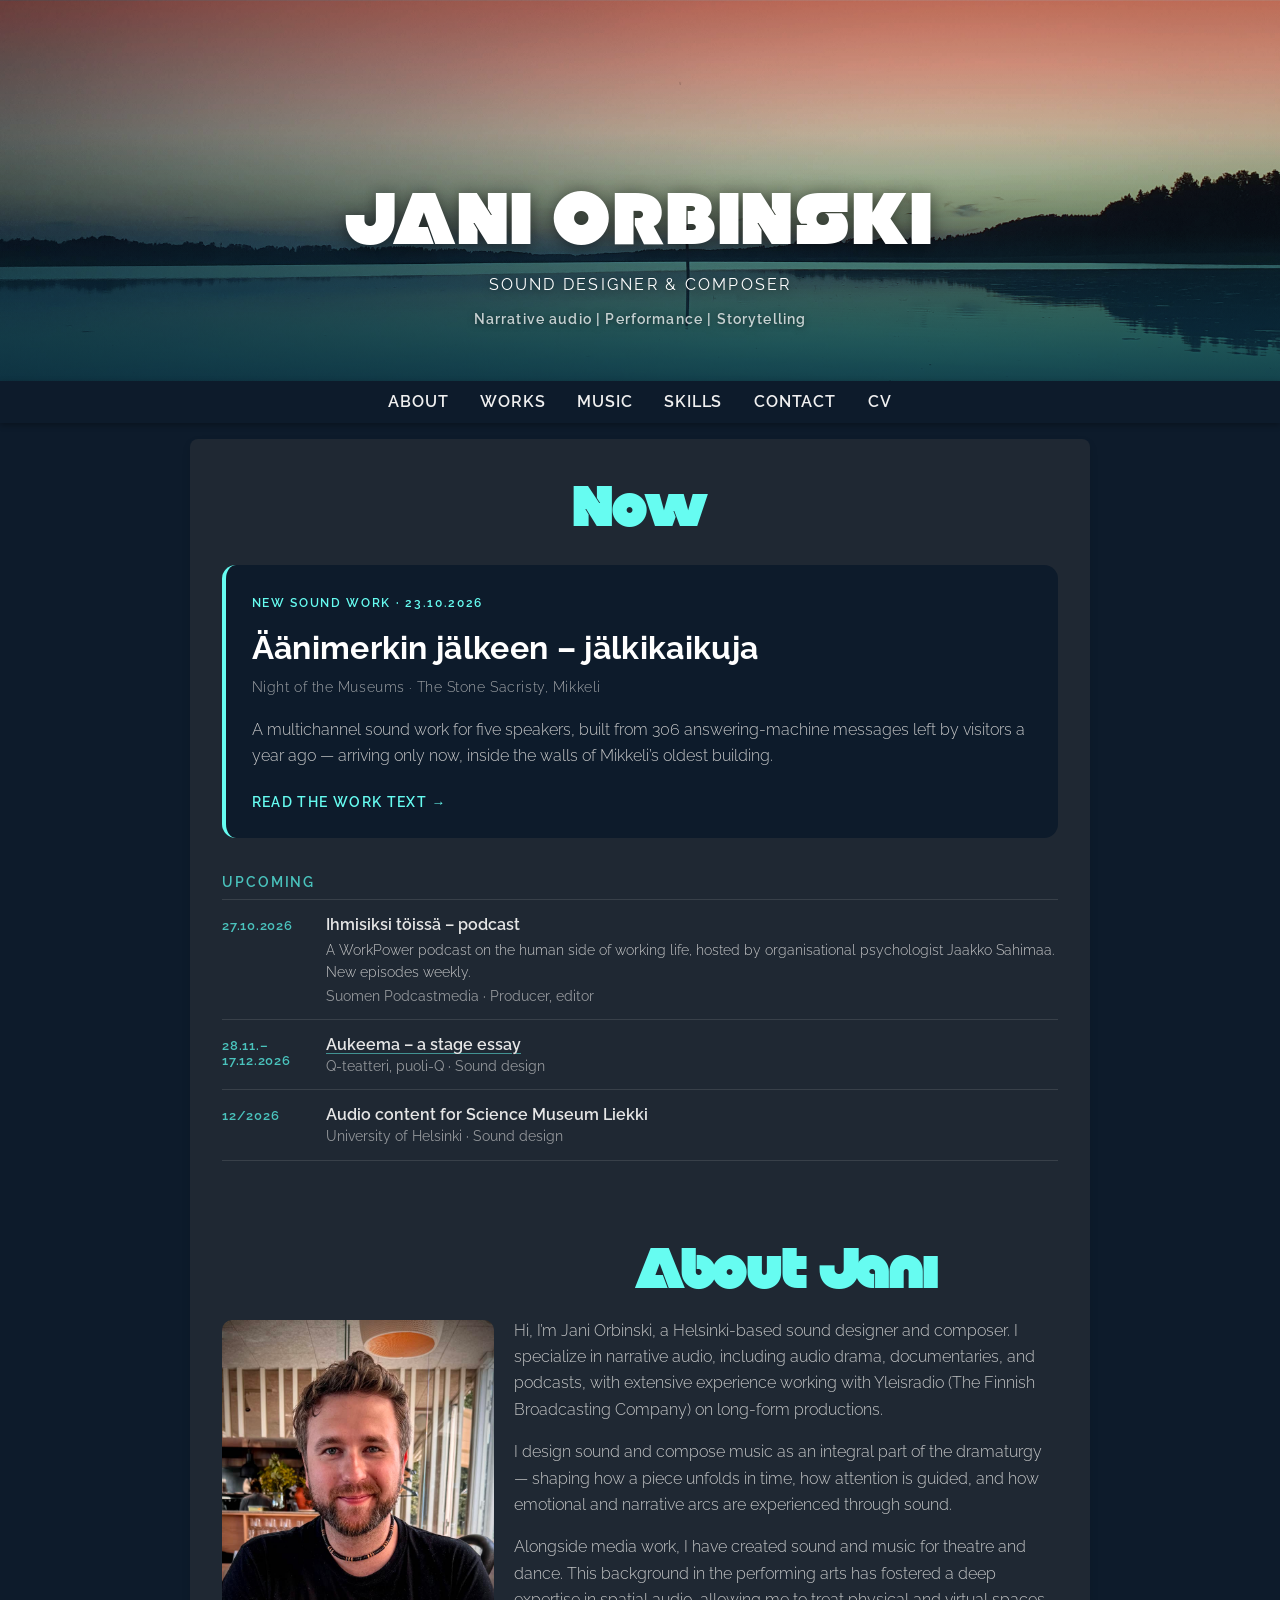
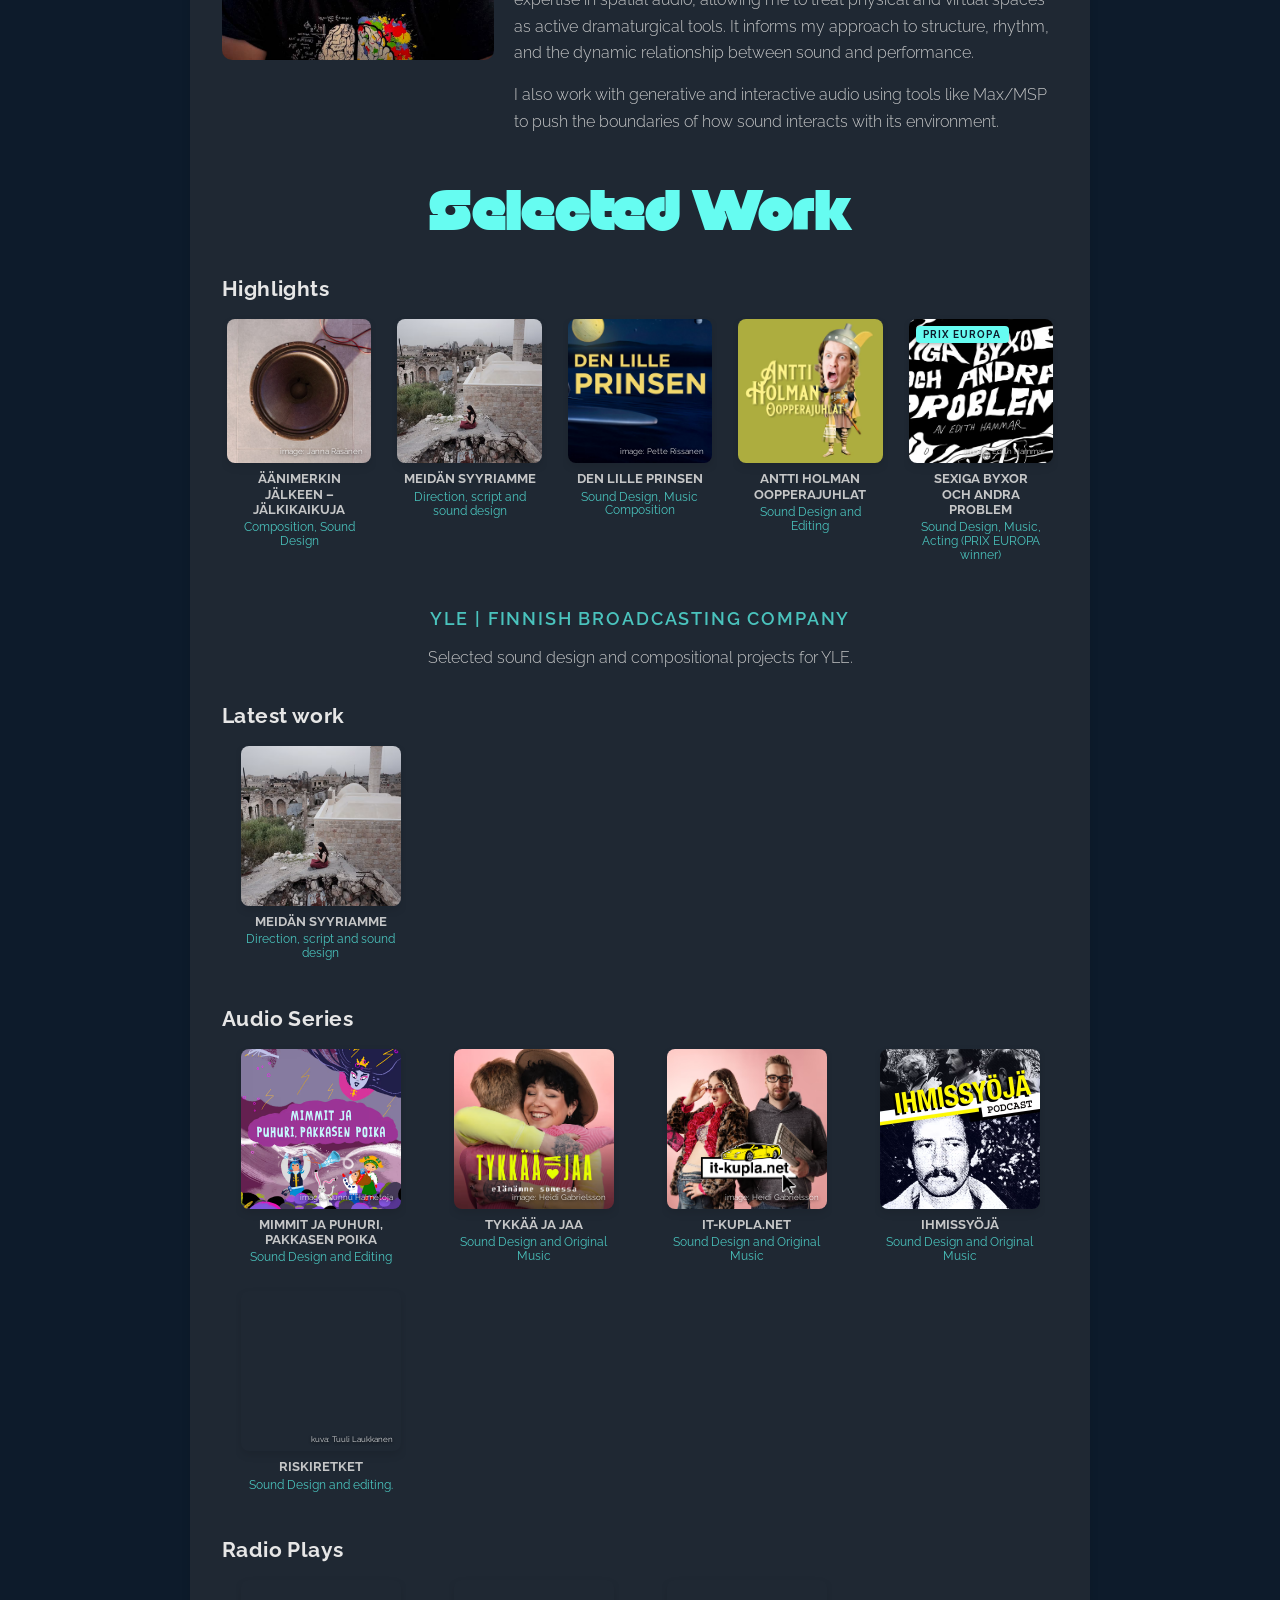
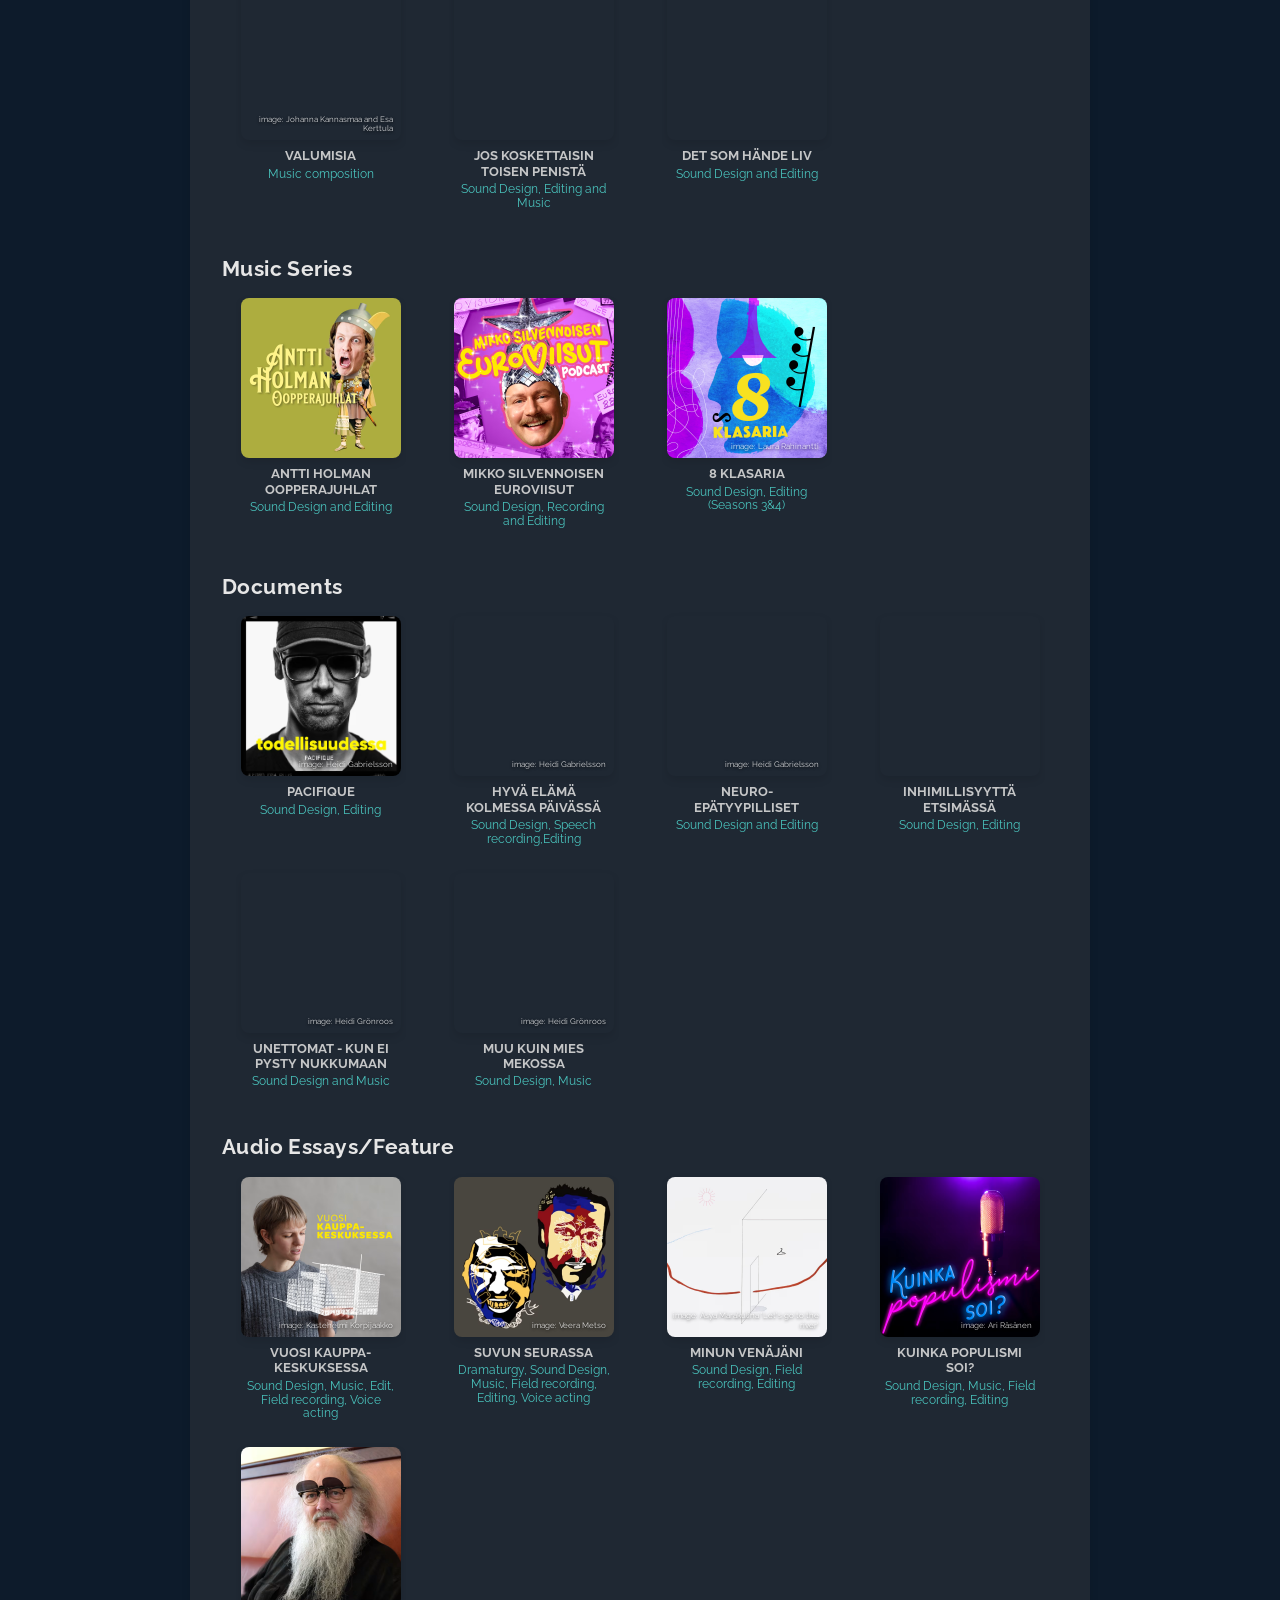
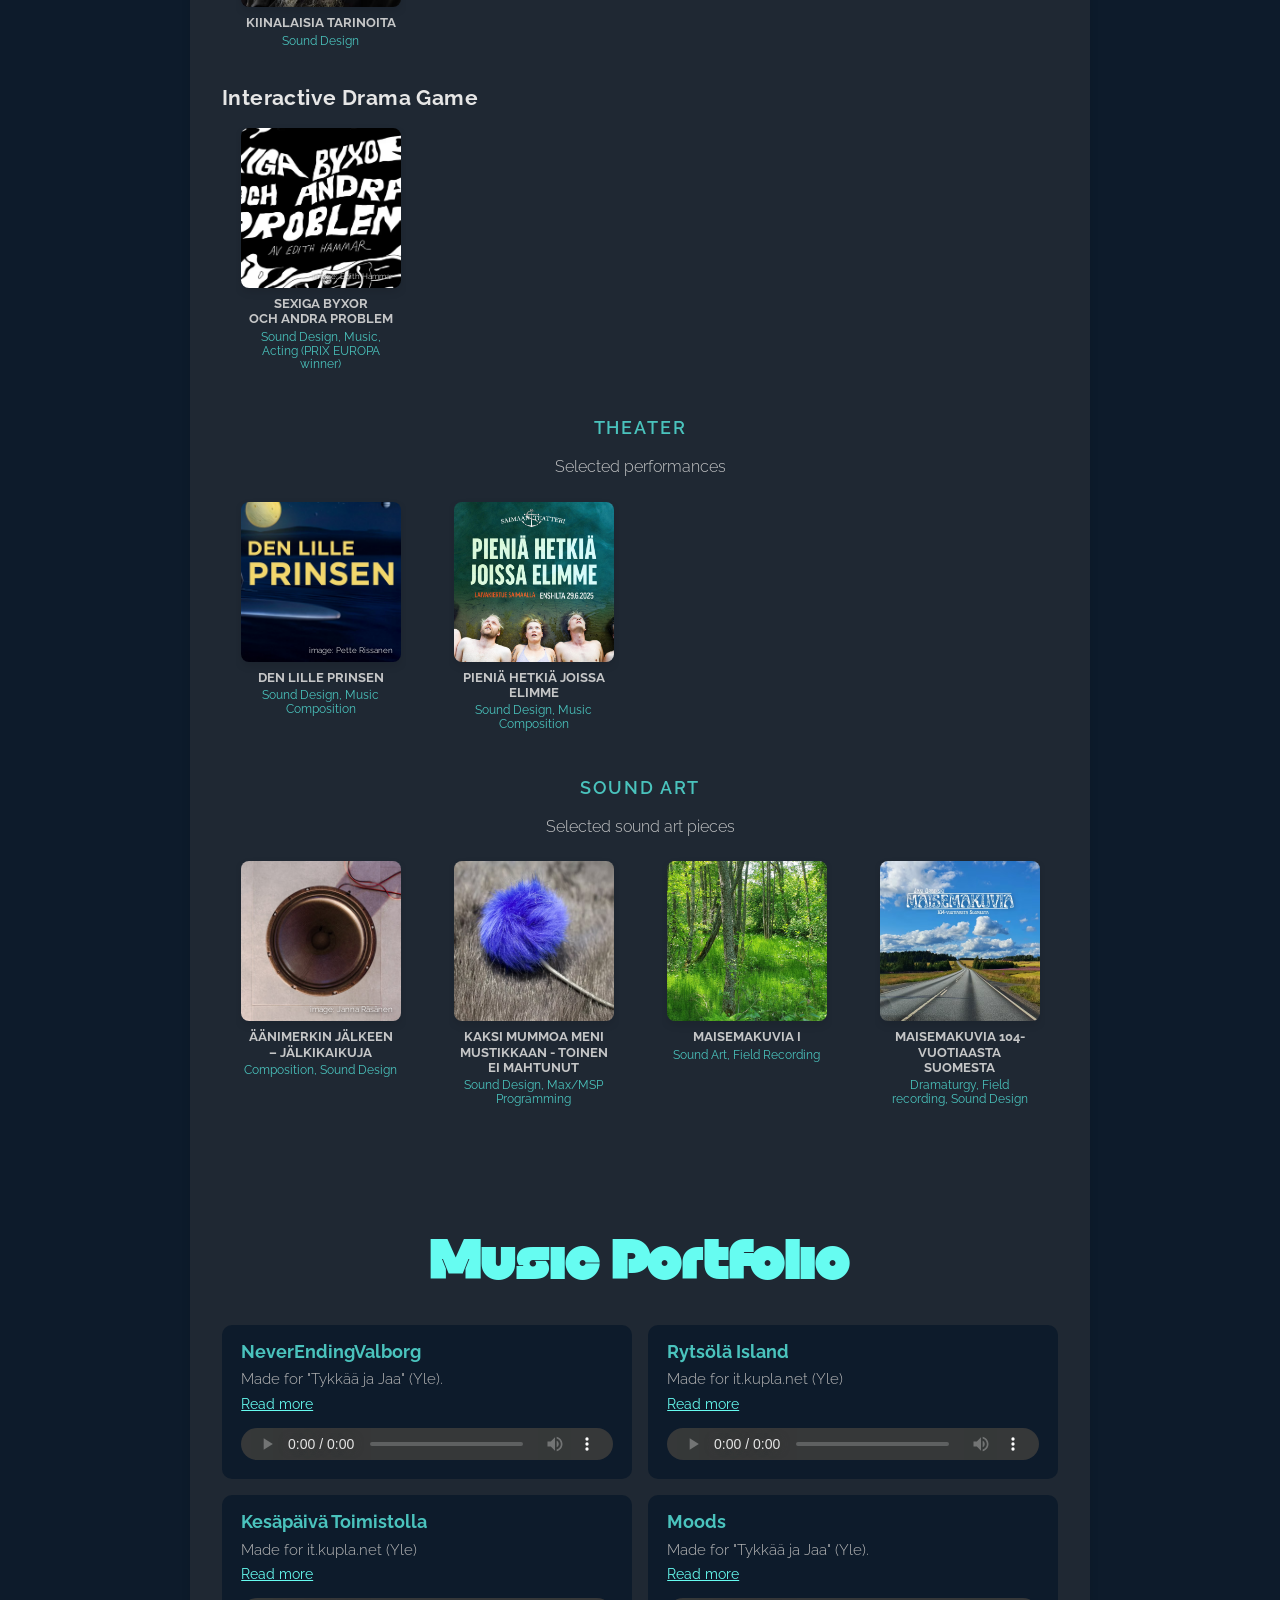
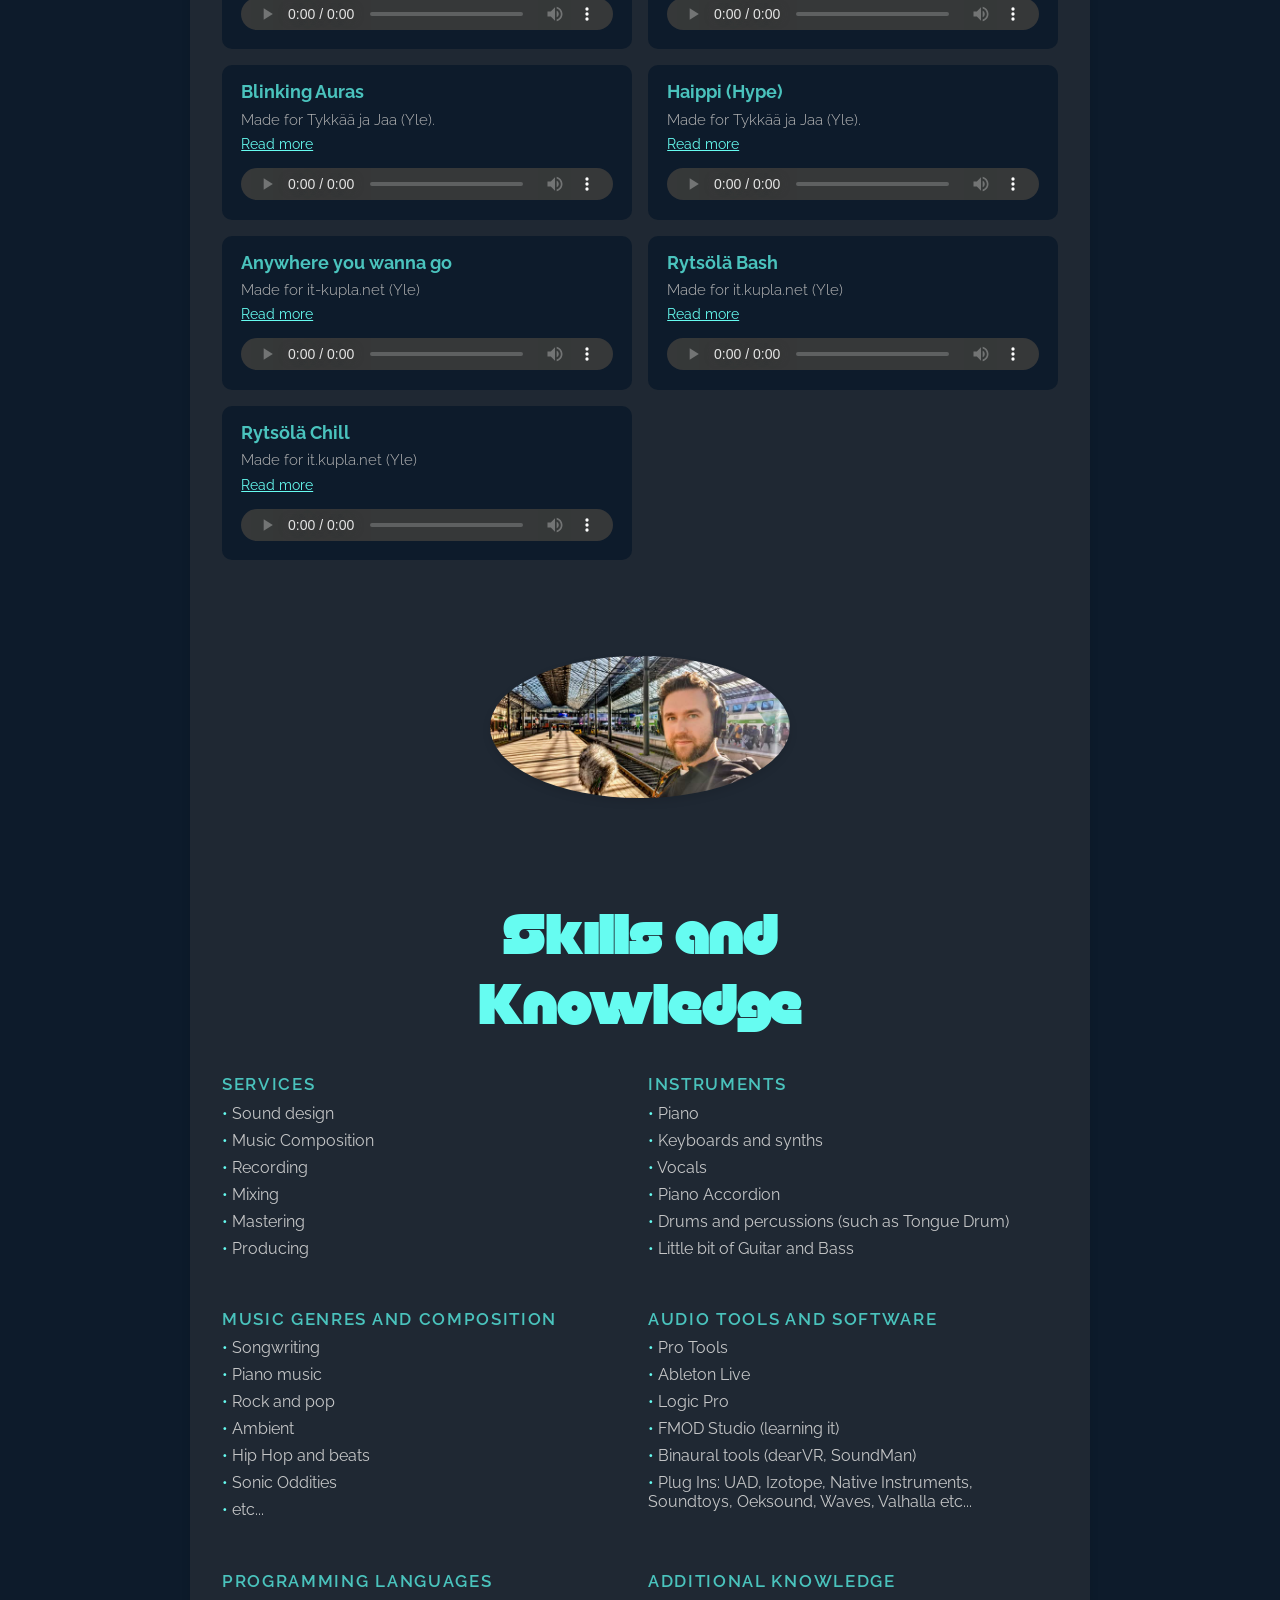
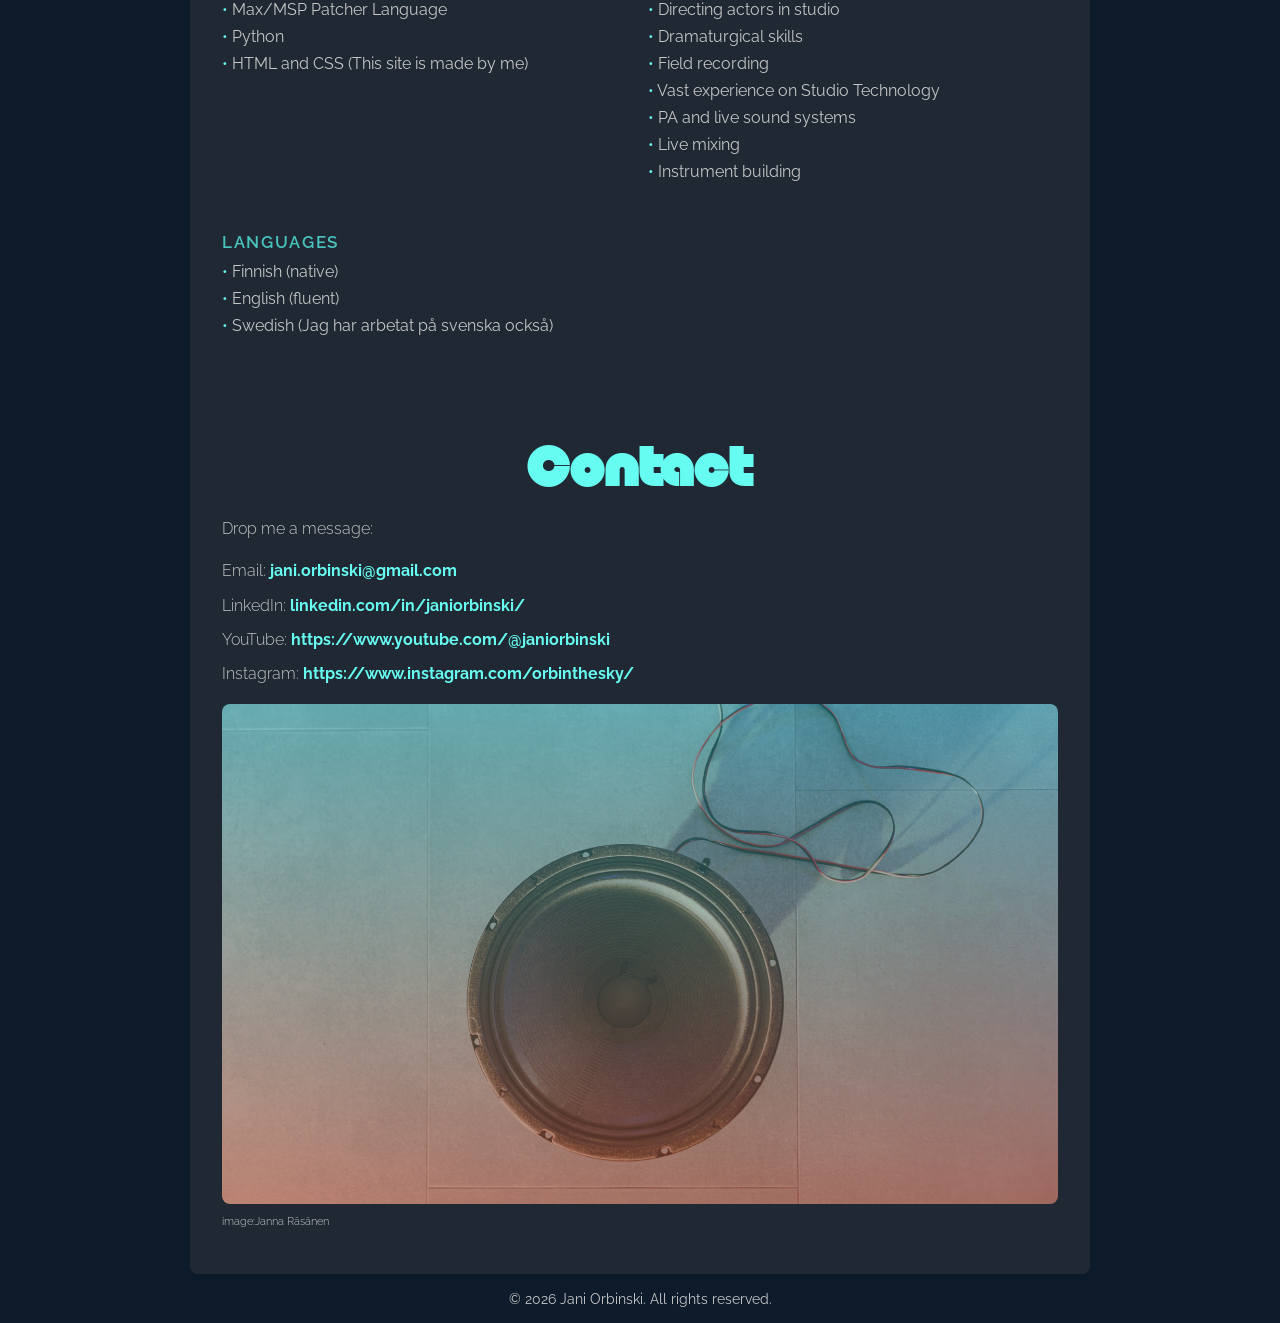
==== index.html @ 41ee445c "Drop the click-an-image instruction from the YLE intro Captions now name each work and its role unde" ====
<!DOCTYPE html>
<html lang="en">

<head>
    <meta charset="UTF-8">
    <meta name="viewport" content="width=device-width, initial-scale=1.0">
    <title>Jani Orbinski | Sound Designer | Composer | Sound Artist</title>
    <meta name="description" content="Portfolio of a composing sound designer showcasing audio projects, music and sound art. Explore a blend of artistry and technical expertise, crafting evocative soundscapes and innovative compositions backed by a diverse portfolio of works spanning radio plays, documentaries, experimental music projects, sound art and theater. Based in Helsinki, Finland. Suomalainen äänisuunnittelija, säveltäjä ja äänitaiteilija">
    <link rel="stylesheet" href="styles.css">
    <link rel="icon" href="favicon.ico" type="image/x-icon">
    <link href="https://fonts.googleapis.com/css2?family=Raleway:wght@300;400;600;700&display=swap" rel="stylesheet">
    <link rel="preload" href="fonts/Null-Normal.otf" as="font" type="font/otf" crossorigin="anonymous">
    <link rel="canonical" href="https://www.janiorbinski.com/">

    <!-- Social sharing previews (Open Graph + Twitter) -->
    <meta property="og:type" content="website">
    <meta property="og:url" content="https://www.janiorbinski.com/">
    <meta property="og:title" content="Jani Orbinski | Sound Designer & Composer">
    <meta property="og:description" content="Helsinki-based sound designer and composer specializing in narrative audio: audio drama, documentaries, podcasts, theatre and sound art.">
    <meta property="og:image" content="https://www.janiorbinski.com/images/og-share.jpg">
    <meta property="og:image:width" content="1200">
    <meta property="og:image:height" content="630">
    <meta name="twitter:card" content="summary_large_image">
    <meta name="twitter:title" content="Jani Orbinski | Sound Designer & Composer">
    <meta name="twitter:description" content="Helsinki-based sound designer and composer specializing in narrative audio: audio drama, documentaries, podcasts, theatre and sound art.">
    <meta name="twitter:image" content="https://www.janiorbinski.com/images/og-share.jpg">

    <!-- Structured data for search engines -->
    <script type="application/ld+json">
    {
      "@context": "https://schema.org",
      "@type": "Person",
      "name": "Jani Orbinski",
      "jobTitle": "Sound Designer & Composer",
      "url": "https://www.janiorbinski.com/",
      "image": "https://www.janiorbinski.com/images/og-share.jpg",
      "address": { "@type": "PostalAddress", "addressLocality": "Helsinki", "addressCountry": "FI" },
      "email": "mailto:jani.orbinski@gmail.com",
      "sameAs": [
        "https://www.linkedin.com/in/janiorbinski/",
        "https://www.youtube.com/@janiorbinski",
        "https://www.instagram.com/orbinthesky/"
      ],
      "knowsAbout": ["Sound design", "Music composition", "Audio drama", "Field recording", "Spatial audio"]
    }
    </script>

    <script>
        function toggleDescription(button) {
            const description = button.previousElementSibling; 
            const moreText = description.querySelector('.more-text'); 

            if (moreText.style.display === 'inline') {
                moreText.style.display = 'none'; 
                button.textContent = 'Read more'; 
            } else {
                moreText.style.display = 'inline'; 
                button.textContent = 'Read less'; 
            }
        }
    </script>    
</head>

<body>
    <header>
        <div class="headline-container">
            <h1>JANI ORBINSKI</h1>
            <h2>Sound Designer & Composer</h2>
            <h3 class="subtitle-colored">Narrative audio | Performance | Storytelling</h3>
        </div>
        
    </header>

    <nav>
        <ul>
            <li><a href="#about">About</a></li>
            <li><a href="#gallery">Works</a></li>
            <li><a href="#portfolio">Music</a></li>
            <li><a href="#skills">Skills</a></li>
            <li><a href="#contact">Contact</a></li>
            <li><a href="cv.html">CV</a></li>
        </ul>
    </nav>

    <main>
        <!-- Current and upcoming work. When the featured work is over, move it
             into its category under Selected Work and feature the next one. -->
        <section id="now">
            <h1>Now</h1>

            <a class="now-feature" href="aanimerkin-jalkeen.html">
                <p class="now-label">New sound work · 23.10.2026</p>
                <h2>Äänimerkin jälkeen – jälkikaikuja</h2>
                <p class="now-meta">Night of the Museums · The Stone Sacristy, Mikkeli</p>
                <p class="now-desc">A multichannel sound work for five speakers, built from 306
                    answering-machine messages left by visitors a year ago — arriving only now,
                    inside the walls of Mikkeli’s oldest building.</p>
                <span class="now-cta">Read the work text →</span>
            </a>

            <div class="upcoming">
                <h3>Upcoming</h3>
                <ul>
                    <li>
                        <span class="up-date">27.10.2026</span>
                        <div>
                            <div class="up-title">Ihmisiksi töissä – podcast</div>
                            <div class="up-desc">A WorkPower podcast on the human side of working life,
                                hosted by organisational psychologist Jaakko Sahimaa. New episodes weekly.</div>
                            <div class="up-venue">Suomen Podcastmedia · Producer, editor</div>
                        </div>
                    </li>
                    <li>
                        <span class="up-date">28.11.–<br>17.12.2026</span>
                        <div>
                            <div class="up-title"><a href="https://www.q-teatteri.fi/esitykset/aukeema---nayttamoessee" target="_blank" rel="noopener">Aukeema – a stage essay</a></div>
                            <div class="up-venue">Q-teatteri, puoli-Q · Sound design</div>
                        </div>
                    </li>
                    <li>
                        <span class="up-date">12/2026</span>
                        <div>
                            <div class="up-title">Audio content for Science Museum Liekki</div>
                            <div class="up-venue">University of Helsinki · Sound design</div>
                        </div>
                    </li>
                </ul>
            </div>
        </section>

        <section id="about" style="display: flex; align-items: center; gap: 20px;">
            <!-- Image Column -->
            <div style="flex: 1;">
                <img src="images/jani_selfie_ravintola_EDIT.jpg" alt="Portrait of Jani Orbinski, a sound designer and composer." style="max-width: 100%; border-radius: 10px;">
            </div>
                
            <!-- Text Column -->
            <div style="flex: 2;">
                <h1>About Jani</h1>

                <p>Hi, I’m Jani Orbinski, a Helsinki-based sound designer and composer.

I specialize in narrative audio, including audio drama, documentaries, and podcasts, with extensive experience working with Yleisradio (The Finnish Broadcasting Company) on long-form productions.</p>

<p>I design sound and compose music as an integral part of the dramaturgy — shaping how a piece unfolds in time, how attention is guided, and how emotional and narrative arcs are experienced through sound.</p>

<p>
    Alongside media work, I have created sound and music for theatre and dance. This background in the performing arts has fostered a deep expertise in spatial audio, allowing me to treat physical and virtual spaces as active dramaturgical tools. It informs my approach to structure, rhythm, and the dynamic relationship between sound and performance.
</p>

<p>I also work with generative and interactive audio using tools like Max/MSP to push the boundaries of how sound interacts with its environment.</p>
            </p>
                
            </div>
        </section>


        <section id="gallery">
            <h1>Selected Work</h1>

            <!-- Hand-picked works across all categories. These also appear in
                 their own category further down. -->
            <div class="gallery-group highlights">
                <h3>Highlights</h3>
                <div class="gallery">
                    <div class="gallery-item">
                        <a href="aanimerkin-jalkeen.html">
                            <img loading="lazy" decoding="async" src="images/aanimerkin_square.jpg" alt="Link to the work text of 'Äänimerkin jälkeen – jälkikaikuja'">
                            <div class="overlay">
                                <p>ÄÄNIMERKIN JÄLKEEN – JÄLKIKAIKUJA</p>
                                <p>.</p>
                                <p>Composition, Sound Design</p>
                                <p class="image-credit">image: Janna Räsänen</p>
                            </div>
                        </a>
                    </div>
                    <div class="gallery-item">
                        <a href="https://areena.yle.fi/1-74676414" target="_blank" rel="noopener">
                            <img loading="lazy" decoding="async" src="images/meidansyyriamme_square.avif" alt="Link to YLE Ääniversumi program 'Meidän Syyriamme'">
                            <div class="overlay">
                                <p>MEIDÄN SYYRIAMME</p>
                                <p>.</p>
                                <p>Direction, script and sound design</p>
                            </div>
                        </a>
                    </div>
                    <div class="gallery-item">
                        <a href="https://www.youtube.com/watch?v=2y7qIAexOOQ&t=1s" target="_blank" rel="noopener">
                            <img loading="lazy" decoding="async" src="images/prinsen_square.jpg" alt="Link to 'Den Lille Prinsen' trailer video">
                            <div class="overlay">
                                <p>DEN LILLE PRINSEN</p>
                                <p>.</p>
                                <p>Sound Design, Music Composition</p>
                                <p class="image-credit">image: Pette Rissanen</p>
                            </div>
                        </a>
                    </div>
                    <div class="gallery-item">
                        <a href="https://areena.yle.fi/podcastit/1-50525521" target="_blank" rel="noopener">
                            <img loading="lazy" decoding="async" src="images/antti_holma_square.avif" alt="Link to YLE music series 'Antti Holman Oopperajuhlat'">
                            <div class="overlay">
                                <p>ANTTI HOLMAN OOPPERAJUHLAT</p>
                                <p>.</p>
                                <p>Sound Design and Editing</p>
                            </div>
                        </a>
                    </div>
                    <div class="gallery-item">
                        <a href="https://yle.fi/a/7-10015766" target="_blank" rel="noopener">
                            <img loading="lazy" decoding="async" src="images/sexiga_byxor.avif" alt="Link to YLE drama game 'Sexiga byxor och andra problem'">
                            <span class="award-badge">PRIX EUROPA</span>
                            <div class="overlay">
                                <p>SEXIGA BYXOR</p>
                                <p>OCH ANDRA PROBLEM</p>
                                <p>.</p>
                                <p>Sound Design, Music, Acting (PRIX EUROPA winner)</p>
                                <p class="image-credit">image: Edith Hammar</p>
                            </div>
                        </a>
                    </div>
                </div>
            </div>

            <h2>YLE | Finnish Broadcasting Company</h2>
            <p>Selected sound design and compositional projects for YLE.</p>
        <!-- LAtest work Subgroup -->
            <div class="gallery-group">
                <h3>Latest work</h3>
                <div class="gallery">
                    <div class="gallery-item">
                        <a href="https://areena.yle.fi/1-74676414" target="_blank" rel="noopener">
                            <img loading="lazy" decoding="async" src="images/meidansyyriamme_square.avif" alt="Link to YLE Ääniversumi program 'Meidän Syyriamme'">
                            <div class="overlay">
                                <p>MEIDÄN SYYRIAMME</p>
                                <p>.</p>
                                <p>Direction, script and sound design</p>
                                <p class="image-credit"></p>
                            </div>
                        </a>
                    </div>

                    

                </div>
            </div>
            <!-- Subgroup 1 -->
            <div class="gallery-group">
                <h3>Audio Series</h3>
                <div class="gallery">
                    <div class="gallery-item">
                        <a href="https://areena.yle.fi/podcastit/1-71074357" target="_blank" rel="noopener">
                            <img loading="lazy" decoding="async" src="images/mimmit_square.avif" alt="Link to YLE audio series 'Mimmit ja Puhuri Pakkasen poika'">
                            <div class="overlay">
                                <p>MIMMIT JA PUHURI, PAKKASEN POIKA</p>
                                <p>.</p>
                                <p>Sound Design and Editing</p>
                                <p class="image-credit">image: Nunnu Halmetoja</p>
                            </div>
                        </a>
                    </div>
                    <div class="gallery-item">
                        <a href="https://areena.yle.fi/podcastit/1-70935222" target="_blank" rel="noopener">
                            <img loading="lazy" decoding="async" src="images/tjj_square.avif" alt="Link to YLE audio series 'Tykkää ja Jaa'">
                            <div class="overlay">
                                <p>TYKKÄÄ JA JAA</p>
                                <p>.</p>
                                <p>Sound Design and Original Music</p>
                                <p class="image-credit">image: Heidi Gabrielsson</p>
                            </div>
                        </a>
                    </div>
                    <div class="gallery-item">
                        <a href="https://areena.yle.fi/podcastit/1-66020022" target="_blank" rel="noopener">
                            <img loading="lazy" decoding="async" src="images/itkupla_square.avif" alt="Link to YLE audio series 'it.kupla.net'">
                            <div class="overlay">
                                <p>IT-KUPLA.NET</p>
                                <p>.</p>
                                <p>Sound Design and Original Music</p>
                                <p class="image-credit">image: Heidi Gabrielsson</p>
                            </div>
                        </a>
                    </div>
                    <div class="gallery-item">
                        <a href="https://areena.yle.fi/podcastit/1-50588944" target="_blank" rel="noopener">
                            <img loading="lazy" decoding="async" src="images/ihmissyoja_square.avif" alt="Link to YLE audio series 'Ihmissyöjä'">
                            <div class="overlay">
                                <p>IHMISSYÖJÄ</p>
                                <p>.</p>
                                <p>Sound Design and Original Music</p>
                            </div>
                        </a>
                    </div>
                    <div class="gallery-item">
                        <a href="https://areena.yle.fi/podcastit/1-50932531" target="_blank" rel="noopener">
                            <img loading="lazy" decoding="async" src="images/riskiretket_square.avif" alt="Link to YLE audio series 'Riskiretket'">
                            <div class="overlay">
                                <p>RISKIRETKET</p>
                                <p>.</p>
                                <p>Sound Design and editing.</p>
                                <p class="image-credit">kuva: Tuuli Laukkanen</p>
                            </div>
                        </a>
                    </div>
                </div>
            </div>
            <!-- Subgroup 2 -->
            <div class="gallery-group">
                <h3>Radio Plays</h3>
                <div class="gallery">
                    <div class="gallery-item">
                        <a href="https://areena.yle.fi/1-74155883" target="_blank" rel="noopener">
                            <img loading="lazy" decoding="async" src="images/valumisia_square.avif" alt="Link to YLE radio play 'Valumisia'">
                            <div class="overlay">
                                <p>VALUMISIA</p>
                                <p>.</p>
                                <p>Music composition</p>
                                <p class="image-credit">image: Johanna Kannasmaa and Esa Kerttula</p>
                            </div>
                        </a>
                    </div>

                    <div class="gallery-item">
                        <a href="https://areena.yle.fi/podcastit/1-50788103" target="_blank" rel="noopener">
                            <img loading="lazy" decoding="async" src="images/jos_koskettaisin_square.avif" alt="Link to YLE radio play 'Jos koskettaisin toisen penistä'">
                            <div class="overlay">
                                <p>JOS KOSKETTAISIN TOISEN PENISTÄ</p>
                                <p>.</p>
                                <p>Sound Design, Editing and Music</p>
                            </div>
                        </a>
                    </div>
                    <div class="gallery-item">
                        <a href="https://areena.yle.fi/podcastit/1-50277667" target="_blank" rel="noopener">
                            <img loading="lazy" decoding="async" src="images/liv_square.avif" alt="Link to YLE radio play 'Det som hände Liv'">
                            <div class="overlay">
                                <p>DET SOM HÄNDE LIV</p>
                                <p>.</p>
                                <p>Sound Design and Editing</p>
                            </div>
                        </a>
                    </div>
                </div>
            </div>
            <!-- Subgroup 3 -->
            <div class="gallery-group">
                <h3>Music Series</h3>
                <div class="gallery">
                    <div class="gallery-item">
                        <a href="https://areena.yle.fi/podcastit/1-50525521" target="_blank" rel="noopener">
                            <img loading="lazy" decoding="async" src="images/antti_holma_square.avif" alt="Link to YLE music series 'Antti Holman Oopperajuhlat'">
                            <div class="overlay">
                                <p>ANTTI HOLMAN OOPPERAJUHLAT</p>
                                <p>.</p>
                                <p>Sound Design and Editing</p>
                            </div>
                        </a>
                    </div>
                    <div class="gallery-item">
                        <a href="https://areena.yle.fi/podcastit/1-50820854" target="_blank" rel="noopener">
                            <img loading="lazy" decoding="async" src="images/silvennoisen_euroviisut_square.avif" alt="Link to YLE music series 'Mikko Silvennoisen Euroviisut'">
                            <div class="overlay">
                                <p>MIKKO SILVENNOISEN EUROVIISUT</p>
                                <p>.</p>
                                <p>Sound Design, Recording and Editing</p>
                            </div>
                        </a>
                    </div>
                    <div class="gallery-item">
                        <a href="https://areena.yle.fi/podcastit/1-50217163" target="_blank" rel="noopener">
                            <img loading="lazy" decoding="async" src="images/8klasaria_square.avif" alt="Link to YLE music series '8 Klasaria'">
                            <div class="overlay">
                                <p>8 KLASARIA</p>
                                <p>.</p>
                                <p>Sound Design, Editing (Seasons 3&4)</p>
                                <p class="image-credit">image: Laura Rahinantti</p>
                            </div>
                        </a>
                    </div>
                </div>
            </div>
            <!-- Subgroup 4 -->
            <div class="gallery-group">
                <h3>Documents</h3>
                <div class="gallery">
                    <div class="gallery-item">
                        <a href="https://areena.yle.fi/podcastit/1-68480691" target="_blank" rel="noopener">
                            <img loading="lazy" decoding="async" src="images/pacifique_square.avif" alt="Link to YLE audio documentary 'Pacifique'">
                            <div class="overlay">
                                <p>PACIFIQUE</p>
                                <p>.</p>
                                <p>Sound Design, Editing</p>
                                <p class="image-credit">image: Heidi Gabrielsson</p>
                            </div>
                        </a>
                    </div>
                    <div class="gallery-item">
                        <a href="https://areena.yle.fi/podcastit/1-66921590" target="_blank" rel="noopener">
                            <img loading="lazy" decoding="async" src="images/hyva_elama.avif" alt="Link to YLE audio documentary 'Hyvä elämä kolmessa päivässä'">
                            <div class="overlay">
                                <p>HYVÄ ELÄMÄ KOLMESSA PÄIVÄSSÄ</p>
                                <p>.</p>
                                <p>Sound Design, Speech recording,Editing</p>
                                <p class="image-credit">image: Heidi Gabrielsson</p>
                            </div>
                        </a>
                    </div>
                    <div class="gallery-item">
                        <a href="https://areena.yle.fi/podcastit/1-66921596" target="_blank" rel="noopener">
                            <img loading="lazy" decoding="async" src="images/neuroepatyypilliset.avif" alt="Link to YLE audio documentary 'Neuroepätyypilliset'">
                            <div class="overlay">
                                <p>NEURO-</p>
                                <p>EPÄTYYPILLISET</p>
                                <p>.</p>
                                <p>Sound Design and Editing</p>
                                <p class="image-credit">image: Heidi Gabrielsson</p>
                            </div>
                        </a>
                    </div>
                    <div class="gallery-item">
                        <a href="https://areena.yle.fi/podcastit/1-64593959" target="_blank" rel="noopener">
                            <img loading="lazy" decoding="async" src="images/inhimillisyytta_square.avif" alt="Link to YLE audio documentary 'Inhmillisyyttä etsimässä'">
                            <div class="overlay">
                                <p>INHIMILLISYYTTÄ ETSIMÄSSÄ</p>
                                <p>.</p>
                                <p>Sound Design, Editing</p>
                            </div>
                        </a>
                    </div>
                    <div class="gallery-item">
                        <a href="https://areena.yle.fi/podcastit/1-66489856" target="_blank" rel="noopener">
                            <img loading="lazy" decoding="async" src="images/unettomat_square.avif" alt="Link to YLE audio documentary 'Unettomat'">
                            <div class="overlay">
                                <p>UNETTOMAT - KUN EI PYSTY NUKKUMAAN</p>
                                <p>.</p>
                                <p>Sound Design and Music</p>
                                <p class="image-credit">image: Heidi Grönroos</p>
                            </div>
                        </a>
                    </div>
                    <div class="gallery-item">
                        <a href="https://areena.yle.fi/podcastit/1-65304860" target="_blank" rel="noopener">
                            <img loading="lazy" decoding="async" src="images/muu_kuin_mies_square.avif" alt="Link to YLE audio documentary 'Muu kuin mies mekossa'">
                            <div class="overlay">
                                <p>MUU KUIN MIES MEKOSSA</p>
                                <p>.</p>
                                <p>Sound Design, Music</p>
                                <p class="image-credit">image: Heidi Grönroos</p>
                            </div>
                        </a>
                    </div>
                </div>
            </div>
            <!-- Subgroup 5 -->
            <div class="gallery-group">
                <h3>Audio Essays/Feature</h3>
                <div class="gallery">
                    <div class="gallery-item">
                        <a href="https://areena.yle.fi/podcastit/1-67309184" target="_blank" rel="noopener">
                            <img loading="lazy" decoding="async" src="images/vuosi_kauppakeskuksessa_square.avif" alt="Link to YLE audio essay 'Vuosi kauppakeskuksessa'">
                            <div class="overlay">
                                <p>VUOSI KAUPPA-</p>
                                <p>KESKUKSESSA</p>
                                <p>.</p>
                                <p>Sound Design, Music, Edit, Field recording, Voice acting</p>
                                <p class="image-credit">image: Kastehelmi Korpijaakko</p>
                            </div>
                        </a>
                    </div>
                    <div class="gallery-item">
                        <a href="https://areena.yle.fi/podcastit/1-50989543" target="_blank" rel="noopener">
                            <img loading="lazy" decoding="async" src="images/suvun_seurassa_square.avif" alt="Link to YLE audio essay 'Suvun seurassa'">
                            <div class="overlay">
                                <p>SUVUN SEURASSA</p>
                                <p>.</p>
                                <p>Dramaturgy, Sound Design, Music, Field recording, Editing, Voice acting</p>
                                <p class="image-credit">image: Veera Metso</p>
                            </div>
                        </a>
                    </div>
                    <div class="gallery-item">
                        <a href="https://areena.yle.fi/podcastit/1-50463831" target="_blank" rel="noopener">
                            <img loading="lazy" decoding="async" src="images/minun_venajani_square.avif" alt="Link to YLE audio essay 'Minun Venäjäni'">
                            <div class="overlay">
                                <p>MINUN VENÄJÄNI</p>
                                <p>.</p>
                                <p>Sound Design, Field recording, Editing</p>
                                <p class="image-credit">image: Asya Marakulina 'Let's go to the river'</p>
                            </div>
                        </a>
                    </div>

                    
                    
                    <div class="gallery-item">
                        <a href="https://areena.yle.fi/podcastit/1-50748838" target="_blank" rel="noopener">
                            <img loading="lazy" decoding="async" src="images/populismi_square.avif" alt="Link to YLE audio essay 'Kuinka populismi soi?'">
                            <div class="overlay">
                                <p>KUINKA POPULISMI SOI?</p>
                                <p>.</p>
                                <p>Sound Design, Music, Field recording, Editing</p>
                                <p class="image-credit">image: Ari Räsänen</p>
                            </div>
                        </a>
                    </div>
                    <div class="gallery-item">
                        <a href="https://areena.yle.fi/podcastit/1-4429999" target="_blank" rel="noopener">
                            <img loading="lazy" decoding="async" src="images/kiinalaisia_tarinoita_square.avif" alt="Link to YLE audio essay 'Kiinalaisia tarinoita'">
                            <div class="overlay">
                                <p>KIINALAISIA TARINOITA</p>
                                <p>.</p>
                                <p>Sound Design</p>
                            </div>
                        </a>
                    </div>
                </div>

                <div class="gallery-group">
                    <h3>Interactive Drama Game</h3>
                    <div class="gallery">
                        <div class="gallery-item">
                            <a href="https://yle.fi/a/7-10015766" target="_blank" rel="noopener">
                                <img loading="lazy" decoding="async" src="images/sexiga_byxor.avif" alt="Link to YLE drama game 'Sexiga byxor och andra problem'">
                                <div class="overlay">
                                    <p>SEXIGA BYXOR</p>
                                    <p>OCH ANDRA PROBLEM</p>
                                    <p>.</p>
                                    <p>Sound Design, Music, Acting (PRIX EUROPA winner)</p>
                                    <p class="image-credit">image: Edith Hammar</p>
                                </div>
                            </a>
                        </div>
                        </div>
            </div>

            <div class="gallery-group">
            <h2>THEATER</h2>
            <p>Selected performances</p>
            <div class="gallery">
                <div class="gallery-item">
                    <a href="https://www.youtube.com/watch?v=2y7qIAexOOQ&t=1s" target="_blank" rel="noopener">
                        <img loading="lazy" decoding="async" src="images/prinsen_square.jpg" alt="Link to 'Den Lille Prinsen' trailer video">
                        <div class="overlay">
                            <p>DEN LILLE PRINSEN</p>
                            <p>.</p>
                            <p>Sound Design, Music Composition</p>
                            <p class="image-credit">image: Pette Rissanen</p>
                        </div>
                    </a>
                </div>

                <div class="gallery-item">
                    <a href="https://saimaanteatteri.fi/pienia-hetkia-joissa-elimme/" target="_blank" rel="noopener">
                        <img loading="lazy" decoding="async" src="images/ST_hetkia.jpeg" alt="Link to Saimaa Theatre's webpage of 'Pieniä hetkiä joissa elimme'">
                        <div class="overlay">
                            <p>PIENIÄ HETKIÄ JOISSA ELIMME</p>
                            <p>.</p>
                            <p>Sound Design, Music Composition</p>
                        </div>
                    </a>
                </div>
            </div>
        </div>

        <div class="gallery-group">
            <h2>SOUND ART</h2>
            <p>Selected sound art pieces</p>
            <div class="gallery">
                <div class="gallery-item">
                    <a href="aanimerkin-jalkeen.html">
                        <img loading="lazy" decoding="async" src="images/aanimerkin_square.jpg" alt="Link to the work text of 'Äänimerkin jälkeen – jälkikaikuja'">
                        <div class="overlay">
                            <p>ÄÄNIMERKIN JÄLKEEN – JÄLKIKAIKUJA</p>
                            <p>.</p>
                            <p>Composition, Sound Design</p>
                            <p class="image-credit">image: Janna Räsänen</p>
                        </div>
                    </a>
                </div>
                <div class="gallery-item">
                    <a href="https://www.kaukasus.fi/kaksimummomenimustikkaan" target="_blank" rel="noopener">
                        <img loading="lazy" decoding="async" src="images/mustikka_kuuloke.avif" alt="Link to webpage of Kaukasus Collective.">
                        <div class="overlay">
                            <p>KAKSI MUMMOA MENI MUSTIKKAAN - TOINEN EI MAHTUNUT</p>
                            <p>.</p>
                            <p>Sound Design, Max/MSP Programming</p>
                        </div>
                    </a>
                </div>

                <div class="gallery-item">
                    <a href="https://soundcloud.com/janiorbinski/maisemakuvia-i" target="_blank" rel="noopener">
                        <img loading="lazy" decoding="async" src="images/metsä2.jpg" alt="Link to sound art piece 'Maisemakuvia I'">
                        <div class="overlay">
                            <p>MAISEMAKUVIA I</p>
                            <p>.</p>
                            <p>Sound Art, Field Recording</p>
                        </div>
                    </a>
                </div>

                <div class="gallery-item">
                    <a href="https://areena.yle.fi/podcastit/1-50989568" target="_blank" rel="noopener">
                        <img loading="lazy" decoding="async" src="images/maisemakuvia_square.avif" alt="Link to Yle sound art piece 'Maisemakuvia 104-vuotiaasta Suomesta'">
                        <div class="overlay">
                            <p>MAISEMAKUVIA 104-VUOTIAASTA SUOMESTA</p>
                            <p>.</p>
                            <p>Dramaturgy, Field recording, Sound Design</p>
                        </div>
                    </a>
                </div>
            </div>
        </div>

        </section>


        <section id="portfolio">
            <h1>Music Portfolio</h1>

            <div class="audio-item">
                <h3>NeverEndingValborg</h3>
                <p class="audio-description">
                    Made for "Tykkää ja Jaa" (Yle). <span class="more-text">Happy and joyful Hip Hop beat. This ended up as a theme for the famous SomeDog Seppo</span>
                </p>
                <button class="expand-btn" onclick="toggleDescription(this)">Read more</button>
                <audio controls preload="metadata">
                    <source src="sounds/NeverEndingValborg_MIX30042024.mp3" type="audio/mpeg">
                    Your browser does not support the audio element.
                </audio>
            </div>

            <div class="audio-item">
                <h3>Rytsölä Island</h3>
                <p class="audio-description">
                    Made for it.kupla.net (Yle) <span class="more-text">This one I tried to compose so that it can be used adaptively, like in games.</span>
                </p>
                <button class="expand-btn" onclick="toggleDescription(this)">Read more</button>
                <audio controls preload="metadata">
                    <source src="sounds/Rytsölä Island.mp3" type="audio/mpeg">
                    Your browser does not support the audio element.
                </audio>
            </div>

            <div class="audio-item">
                <h3>Kesäpäivä Toimistolla</h3>
                <p class="audio-description">
                    Made for it.kupla.net (Yle) <span class="more-text">This was one of the last songs I made for this series. Since I was also Sound Designer for this project, I knew we will need something very chill for the moments where sun is shining before the Y2K crash.</span>
                </p>
                <button class="expand-btn" onclick="toggleDescription(this)">Read more</button>
                <audio controls preload="metadata">
                    <source src="sounds/KesapaivaToimistolla.mp3" type="audio/mpeg">
                    Your browser does not support the audio element.
                </audio>
            </div>

            <div class="audio-item">
                <h3>Moods</h3>
                <p class="audio-description">
                    Made for "Tykkää ja Jaa" (Yle). <span class="more-text">Techno-esque piece. Needed something dark yet forward pushing rhythm song for the show.</span>
                </p>
                <button class="expand-btn" onclick="toggleDescription(this)">Read more</button>
                <audio controls preload="metadata">
                    <source src="sounds/Moods_MIX30042024.mp3" type="audio/mpeg">
                    Your browser does not support the audio element.
                </audio>
            </div>

            <div class="audio-item">
                <h3>Blinking Auras</h3>
                <p class="audio-description">
                    Made for Tykkää ja Jaa (Yle). <span class="more-text">Ambient stuff.</span>
                </p>
                <button class="expand-btn" onclick="toggleDescription(this)">Read more</button>
                <audio controls preload="metadata">
                    <source src="sounds/BlinkingAuras.mp3" type="audio/mpeg">
                    Your browser does not support the audio element.
                </audio>
            </div>
            
            <div class="audio-item">
                <h3>Haippi (Hype)</h3>
                <p class="audio-description">
                    Made for Tykkää ja Jaa (Yle). <span class="more-text">Hip Hop -style beat.</span>
                </p>
                <button class="expand-btn" onclick="toggleDescription(this)">Read more</button>
                <audio controls preload="metadata">
                    <source src="sounds/Haippi_demo03042024.mp3" type="audio/mpeg">
                    Your browser does not support the audio element.
                </audio>
            </div>

            <div class="audio-item">
                <h3>Anywhere you wanna go</h3>
                <p class="audio-description">
                    Made for it-kupla.net (Yle) <span class="more-text">This is pure Piripolkka like we say in Finland</span>
                </p>
                <button class="expand-btn" onclick="toggleDescription(this)">Read more</button>
                <audio controls preload="metadata">
                    <source src="sounds/Anywhere you wanna go_Full mix.mp3" type="audio/mpeg">
                    Your browser does not support the audio element.
                </audio>
            </div>

            <div class="audio-item">
                <h3>Rytsölä Bash</h3>
                <p class="audio-description">
                    Made for it.kupla.net (Yle) <span class="more-text">One of the main themes from the series. There was strong influence taken from the late 90's video game(s).</span>
                </p>
                <button class="expand-btn" onclick="toggleDescription(this)">Read more</button>
                <audio controls preload="metadata">
                    <source src="sounds/Rytsölä Bash.mp3" type="audio/mpeg">
                    Your browser does not support the audio element.
                </audio>
            </div>

            <div class="audio-item">
                <h3>Rytsölä Chill</h3>
                <p class="audio-description">
                    Made for it.kupla.net (Yle) <span class="more-text">Chill and groove</span>
                </p>
                <button class="expand-btn" onclick="toggleDescription(this)">Read more</button>
                <audio controls preload="metadata">
                    <source src="sounds/Rytsölä Chill.mp3" type="audio/mpeg">
                    Your browser does not support the audio element.
                </audio>
            </div>
        </section>

        <section class="image-section">
            <img loading="lazy" decoding="async" src="images/jani_asemalla-EDIT.jpg" alt="asemakuva" class="profile-image">
          </section>

        <section id="skills">
            <h1><p>Skills and</p> 
                <p>Knowledge</p></h1>

                <div class="skill-categories">
                <div class="skill-category">
                    <h3>Services</h3>
                    <ul>
                        <li>Sound design</li>
                        <li>Music Composition</li>
                        <li>Recording</li>
                        <li>Mixing</li>
                        <li>Mastering</li>
                        <li>Producing</li>
                    </ul>
                </div>
            <div class="skill-category">
                <h3>Instruments</h3>
                <ul>
                    <li>Piano</li>
                    <li>Keyboards and synths</li>
                    <li>Vocals</li>
                    <li>Piano Accordion</li>
                    <li>Drums and percussions (such as Tongue Drum)</li>
                    <li>Little bit of Guitar and Bass</li>
                </ul>
            </div>
            <div class="skill-category">
                <h3>Music Genres and Composition</h3>
                <ul>
                    <li>Songwriting</li>
                    <li>Piano music</li>
                    <li>Rock and pop</li>
                    <li>Ambient</li>
                    <li>Hip Hop and beats</li>
                    <li>Sonic Oddities</li>
                    <li>etc...</li>
                </ul>
            </div>
            <div class="skill-category">
                <h3>Audio Tools and Software</h3>
                <ul>
                    <li>Pro Tools</li>
                    <li>Ableton Live</li>
                    <li>Logic Pro</li>
                    <li>FMOD Studio (learning it)</li>
                    <li>Binaural tools (dearVR, SoundMan)</li>
                    <li>Plug Ins: UAD, Izotope, Native Instruments, Soundtoys, Oeksound, Waves, Valhalla etc...</li>
                </ul>
            </div>

            <div class="skill-category">
                <h3>Programming Languages</h3>
                <ul>
                    <li>Max/MSP Patcher Language</li>
                    <li>Python</li>
                    <li>HTML and CSS (This site is made by me)</li>
                </ul>
            </div>
            
            <div class="skill-category">
                <h3>Additional Knowledge</h3>
                <ul>
                    <li>Directing actors in studio</li>
                    <li>Dramaturgical skills</li>
                    <li>Field recording</li>
                    <li>Vast experience on Studio Technology</li>
                    <li>PA and live sound systems</li>
                    <li>Live mixing</li>
                    <li>Instrument building</li>
                </ul>
            </div>

            <div class="skill-category">
                <h3>Languages</h3>
                <ul>
                    <li>Finnish (native)</li>
                    <li>English (fluent)</li>
                    <li>Swedish (Jag har arbetat på svenska också)</li>
            </div>
        </div>
        </section>

        <button id="back-to-top" aria-label="Back to Top">↑ Back to Top</button>

        <section id="contact">
            <h1>Contact</h1>
            <p>Drop me a message:</p>
            <ul>
                <li>Email: <a href="mailto:jani.orbinski@gmail.com">jani.orbinski@gmail.com</a></li>
                <li>LinkedIn: <a href="https://www.linkedin.com/in/janiorbinski/" target="_blank" rel="noopener">linkedin.com/in/janiorbinski/</a></li>
                <li>YouTube: <a href="https://www.youtube.com/@janiorbinski">https://www.youtube.com/@janiorbinski</a></li>
                <li>Instagram: <a href="https://www.instagram.com/orbinthesky/">https://www.instagram.com/orbinthesky/</a></li>
            </ul>
        </section>

        <section class="full-image">
        </section>

        <section class="full-image-credits">
            <p>image:Janna Räsänen</p>
        </section>
    </main>

    

    <footer>
        <p>&copy; 2026 Jani Orbinski. All rights reserved.</p>
    </footer>

    <script src="script.js"></script>
</body>

</html>
---- styles.css ----
:root {
  --primary-bg: #0d1b2b;
  --secondary-bg: #1F2833;
  --text-color: #C5C6C7;
  --accent-color: #66FCF1;
  --accent-muted: #4ac3bd;
  --accent-orange: #d65d3e;
}

/* Fontit */
@font-face {
  font-family: 'Null';
  src: url('fonts/Null-Normal.otf') format('otf'),
       url('fonts/Null-Normal.ttf') format('truetype');
  font-weight: normal;
  font-style: normal;
}

* {
  box-sizing: border-box;
}

h1 {
  font-family: 'Null', sans-serif;
  font-size: clamp(2.4rem, 7vw, 3.6rem); /* Scales down on phones */
  font-weight: 200;
  margin: 0 0 1rem;
  text-align: center;
  color: var(--accent-color);
}


body {
  font-family: 'Raleway', sans-serif; /* Leipäteksti */
  margin: 0;
  padding: 0;
  color: var(--text-color);
  background-color: var(--primary-bg); /* gray tint */
}



/* Header layout: the headline sits low, on the calm water at the
   horizon line, and the image fades into the dark nav below */
header {
  position: relative;
  display: flex;
  align-items: flex-end;
  justify-content: center;
  padding: 11rem 2rem 2.5rem;
  text-align: center; /* Ensures elements remain central on smaller screens */
  background-image: url('images/iltarusko.jpg'), linear-gradient(rgba(150, 71, 52, 0.9), rgba(15, 164, 175, 0.9)); /* Add a gradient */
  background-size: cover;
  background-blend-mode: overlay; /* Other options: multiply, screen, darken, lighten */
  background-position: 50% 60%;
  color: #fff;
}

/* Dark fade at the bottom of the image, anchoring the text
   and blending the header into the nav bar */
header::before {
  content: "";
  position: absolute;
  inset: 0;
  background: linear-gradient(180deg, rgba(13, 27, 43, 0) 35%, rgba(13, 27, 43, 0.75) 100%);
  pointer-events: none;
}

/* Headline container */
.headline-container {
  position: relative;
  z-index: 2;
  text-align: center; /* Center text inside the container */
}

.headline-container h1 {
  font-family: 'Null', sans-serif;
  font-size: clamp(2.3rem, 9vw, 4.5rem); /* Stays on one line on phones */
  margin: 0;
  font-weight: 300;
  letter-spacing: 0.05em;
  text-shadow: 0 2px 18px rgba(0, 0, 0, 0.55);
  color: #fff;
}

.headline-container h2 {
  font-family: 'Raleway', sans-serif;
  font-size: 1rem;
  font-weight: 400;
  margin-top: 0.8rem;
  letter-spacing: 0.14em;
  text-transform: uppercase;
  text-shadow: 0 1px 8px rgba(0, 0, 0, 0.5);
  color: #fff;
}

@media (max-width: 768px) {
  header {
    padding: 8rem 1.5rem 2rem;
  }
}

/* Keep anchored sections from scrolling under the sticky nav */
section {
  scroll-margin-top: 5.5rem;
}

/* Nav stays pinned to the top while scrolling */
nav {
  position: sticky;
  top: 0;
  z-index: 100;
  background-color: var(--primary-bg);
  box-shadow: 0 2px 6px rgba(0, 0, 0, 0.3);
}

nav ul {
  display: flex;
  justify-content: center;
  list-style: none;
  background-color: var(--primary-bg);
  padding: 0.7rem 0rem;
  margin: 0;
}

nav ul li {
  margin: 0 1rem;
}

nav ul li a {
  font-family: 'Raleway', sans-serif;
  font-weight: 600;
  color: #f0f0f0;
  text-decoration: none;
  font-size: 1rem;
  text-transform: uppercase;
  letter-spacing: 0.05em;
}

nav ul li a:hover {
  color: var(--accent-color);
}

/* Compact horizontal nav on small screens: wraps to a second
   row if needed instead of stacking into a tall column */
@media (max-width: 768px) {
  nav ul {
      flex-wrap: wrap;
      row-gap: 0.3rem;
      padding: 0.5rem;
  }

  nav ul li {
      margin: 0 0.45rem;
  }

  nav ul li a {
      font-size: 0.8rem;
  }
}

/* Narrowest phones: tighten further so all links stay on one row */
@media (max-width: 380px) {
  nav ul li {
      margin: 0 0.35rem;
  }

  nav ul li a {
      font-size: 0.72rem;
  }
}

main {
  background-color: var(--secondary-bg); /* Keep the main content area white for contrast */
  padding: 2rem;
  box-shadow: 0 4px 8px rgba(0, 0, 0, 0.1); /* Optional: Add subtle shadow for depth */
  border-radius: 8px; /* Optional: Rounded corners for modern style */
  margin: 1rem auto;
  max-width: 900px;
}

main p, .portfolio-item p, #contact ul li {
  font-family: 'Raleway', sans-serif;
  font-weight: 300;
  font-size: 1rem;
  line-height: 1.65;
}


#about {
  margin-bottom: 1.5rem;
}

@media (max-width: 768px) {
  #about {
      flex-direction: column;
      text-align: center;
  }
}

.highlight {
  color: var(--accent-color); /* Custom color for the highlighted text */
}

/* Category labels under the big display headings ("YLE | ...",
   "THEATER", "SOUND ART"): quiet uppercase, echoing the header */
h2 {
  font-family: 'Raleway', sans-serif;
  font-size: 1.15rem;
  font-weight: 600;
  letter-spacing: 0.1em;
  text-transform: uppercase;
  margin-bottom: 1rem;
  margin-top: 0;
  color: var(--accent-muted);
  text-align: center;
}


#gallery {
  text-align: center;
  max-width: 100%;
  margin: 0 auto; /* Center-aligns within the parent */
}

/* Keep intro paragraphs at a readable line length */
#gallery > p,
.gallery-group > p {
  max-width: 62ch;
  margin-left: auto;
  margin-right: auto;
}

.gallery {
  display: grid;
  grid-template-columns: repeat(auto-fill, minmax(170px, 1fr)); /* Flexible grid with auto-fit */
  gap: 1rem;
  justify-items: center; /* Center items in their grid cell */
  padding: 0;
}

@media (max-width: 480px) {
  .gallery {
     grid-template-columns: repeat(auto-fit, minmax(120px, 1fr)); /* Flexible sizing */
     gap: 0.5rem; /* Smaller gap for tighter spacing */
  }
}

/* Each tile is a square image with the work's title and role as a
   caption underneath, on every device */
.gallery a {
  display: block;
  width: 100%;
  text-decoration: none;
  color: var(--text-color);
}

.gallery-item {
  position: relative;
  overflow: hidden;
  width: 170px;
  display: flex;
  justify-content: center;
  align-items: flex-start;
  padding: 5px;
}

.gallery-item img {
  display: block;
  width: 100%;
  aspect-ratio: 1 / 1;
  object-fit: cover;
  transition: transform 0.3s ease, filter 0.3s ease;
}

.gallery-item .overlay {
  position: relative;
  color: var(--text-color);
  text-align: center;
  padding: 0.5rem 0.2rem 0;
}

.gallery-item .overlay p {
  margin: 0;
  padding: 0;
  line-height: 1.2;
  font-family: 'Raleway', sans-serif;
  font-weight: bold;
  word-wrap: break-word;
}

.gallery-item .overlay .overlay-separator {
  display: none;
}

.gallery-item .overlay .overlay-title {
  font-size: 0.8rem;
  transition: color 0.2s ease;
}

.gallery-item .overlay .overlay-role {
  font-size: 0.72rem;
  font-weight: normal;
  color: var(--accent-muted);
  margin-top: 0.25rem;
}

/* Credit sits on top of the image, bottom-right corner: the caption
   starts right at the image's bottom edge, so bottom: 100% anchors
   the credit back onto the image */
.gallery-item .overlay .image-credit {
  position: absolute;
  bottom: calc(100% + 0.4rem);
  right: 0.5rem;
  margin: 0;
  font-size: 0.5rem;
  font-weight: normal;
  text-align: right;
  color: #fff;
  opacity: 0.8;
  text-shadow: 0 1px 3px rgba(0, 0, 0, 0.9);
}

/* With a mouse, a slight lift and a coloured title mark the tile */
@media (hover: hover) {
  .gallery-item:hover img {
    filter: brightness(1.08);
    transform: translateY(-2px);
  }

  .gallery-item:hover .overlay .overlay-title {
    color: var(--accent-color);
  }
}

/* Phones: tiles follow the column width instead of the fixed 170px */
@media (max-width: 480px) {
  .gallery-item {
    width: 100%;
  }

  /* A group with a single work keeps it tile-sized and centred
     instead of stretching it across the screen */
  .gallery-item:only-child {
    grid-column: 1 / -1;
    justify-self: center;
    width: calc((100% - 0.5rem) / 2);
  }
}

.gallery-group {
  margin-bottom: 2.5rem;
}

/* Subgroup titles ("Latest work", "Audio Series", ...): clearly
   smaller than the display headings above them */
.gallery-group h3 {
  font-family: 'Raleway', sans-serif;
  font-size: 1.3rem;
  font-weight: 700;
  letter-spacing: 0.02em;
  color: #e6e6e6;
  margin: 2rem 0 0.8rem;
  text-align: left;
}

.gallery img {
  border-radius: 8px;
  box-shadow: 0 4px 8px rgba(0, 0, 0, 0.1);
}


#portfolio {
  margin-top: 7rem;
  display: grid;
  grid-template-columns: repeat(auto-fit, minmax(300px, 1fr));
  gap: 1rem;
}

#portfolio h1 {
  grid-column: 1 / -1;
}

/* Each track as a card on the darker page color */
.audio-item {
  display: flex;
  flex-direction: column;
  background-color: var(--primary-bg);
  border-radius: 10px;
  padding: 1rem 1.2rem 1.2rem;
  text-align: left;
}

/* Styling for each audio item's header */
.audio-item h3 {
  font-family: 'Raleway', sans-serif;
  font-size: 1.1rem;
  margin: 0 0 0.4rem;
  color: var(--accent-muted);
}

/* Customize audio players */
audio {
  width: 100%;
  height: 32px;
  outline: none;
  color-scheme: dark; /* Native controls render dark to match the theme */
  margin-top: auto; /* Players align at the card bottom across a row */
}

/* Styling for audio item descriptions */
.audio-description {
  font-family: 'Raleway', sans-serif;
  font-size: 0.95rem;
  color: #b9b9b9; /* Subtle gray to keep focus on titles and audio players */
  margin: 0 0 0.3rem;
  line-height: 1.5; /* Improve readability */
}

.more-text {
  display: none; /* Hidden by default */
}

/* "Read more" as a quiet text link instead of a button */
.expand-btn {
  background: none;
  border: none;
  padding: 0;
  align-self: flex-start;
  margin: 0 0 1rem;
  font-family: 'Raleway', sans-serif;
  font-size: 0.85rem;
  color: var(--accent-color);
  cursor: pointer;
  text-decoration: underline;
  transition: color 0.3s ease;
}

.expand-btn:hover {
  color: var(--accent-muted);
}

.full-image {
  height: 500px;
  background-size: cover;
  background-position: 50% 60%;
  border-radius: 8px;
  background-image: 
    linear-gradient(to bottom, rgba(15, 164, 175, 0.5), rgba(150, 71, 52, 0.6)), /* Gradient overlay */
    url('images/iso_kaiutin_janna.jpg'); /* Background image */
  background-position: center; /* Centers the image */
}


.full-image-credits p {
  font-size: 0.7rem;
  padding: 0;
  margin-top: 0.5rem;
}

.image-section {
  position: relative;
  text-align: center; /* Centers the image */
  padding: 6rem 0; /* Adds space above and below the image */
  /*background-color: #f5f5f5; /* Optional: A subtle background color for contrast */
}

.image-section img {
  max-width: 300px; /* Adjust the size of the image */
  width: 100%; /* Ensures responsiveness */
  height: auto; /* Maintains the aspect ratio */
  border-radius: 50%; /* Makes the image circular */
  box-shadow: 0 4px 8px rgba(0, 0, 0, 0.1); /* Adds a shadow for depth */
  object-fit: cover;
  opacity: 100%;
  z-index: 0;
}


.image-container {
  position: relative;
  display: inline-block;
  width: 300px;
  height: 300px;
  border-radius: 50%;
  overflow: hidden; /* Ensures the overlay is confined */
  margin-top: 70px;
  margin-bottom: 70px;
}

.image-container::before {
  content: "";
  position: absolute;
  top: 0;
  left: 0;
  width: 100%;
  height: 100%;
  background-color: rgba(0, 128, 128, 0.2); /* Teal tint */
  z-index: 1;
}


/* Styling for Skills and Knowledge section */
#skills {
  padding: 0rem 0;
  margin-top: 0rem;
}

#skills h1 p{
  font-family: 'Null', sans-serif;
  font-size: clamp(2.4rem, 7vw, 3.6rem); /* Same scale as other section headings */
  font-weight: 200;
  line-height: 1.1; /* Heading line height, not body text line height */
  margin-bottom: 1px;
  margin-top: 0;
  text-align: center;
  color: var(--accent-color);
  padding: 0.2rem;
}

#skills h2 {
  text-align: center;
  font-size: 2rem;
  margin-bottom: 1rem;
  color: var(--text-color);
}

.skill-category {
  margin-bottom: 0.5rem;
}

#skills .skill-categories {
  display: grid;
  grid-template-columns: repeat(auto-fit, minmax(300px, 1fr));
  gap: 1rem; /* Space between items */
}

.skill-category h3 {
  font-size: 1.05rem;
  font-weight: 600;
  letter-spacing: 0.1em;
  text-transform: uppercase;
  color: var(--accent-muted); /* Accent color for category titles */
  margin: 1.2rem 0 0.6rem;
}

.skill-category ul {
  list-style-type: none; /* Remove default bullets */
  padding: 0;
  margin: 0;
}

.skill-category li {
  font-size: 1rem;
  color: var(--text-color);
  margin-bottom: 0.5rem;
}

.skill-category li::before {
  content: "• "; /* Bullet point */
  color: var(--accent-color); /* Accent color for bullet points */
}

/* Mobile adjustments */
@media (max-width: 768px) {
  #skills .skill-categories {
    grid-template-columns: 1fr; /* Single column on smaller screens */
  }
}

#back-to-top {
  position: fixed; /* Keeps it in a fixed position */
  bottom: 20px; /* Distance from the bottom */
  right: 20px; /* Distance from the right */
  background-color: var(--accent-muted); /* Matches your site's color scheme */
  color: var(--primary-bg); /* Text color */
  font-family: 'Raleway', sans-serif;
  font-weight: bold;
  border: none;
  border-color: var(--primary-bg);
  padding: 6px 11px; /* Adds space inside the button */
  font-size: 14px; /* Adjusts text size */
  border-radius: 5px; /* Adds rounded corners */
  box-shadow: 0 2px 5px rgba(0, 0, 0, 0.3); /* Optional: Adds shadow */
  cursor: pointer; /* Makes it look clickable */
  opacity: 0; /* Initially hidden */
  visibility: hidden; /* Hides the button when not needed */
  transition: opacity 0.8s ease, visibility 0.8s ease; /* Smooth appearance */
}

#back-to-top.show {
  opacity: 1; /* Visible when scrolled down */
  visibility: visible;
}

#back-to-top:hover {
  background-color: var(--accent-color); /* Slightly lighter color */
}



#contact {
  margin-top: 5rem;
}

#contact ul {
  list-style: none;
  padding: 0;
}

#contact ul li {
  margin: 0.5rem 0;
}

/* Style links in the contact section */
#contact a {
  color: var(--accent-color); /* Change to your desired color */
  text-decoration: none; /* Remove underline */
  font-weight: bold; /* Optional: make the text bold */
}

#contact a:hover {
  color: var(--accent-muted); /* Darker shade for hover effect */
  text-decoration: underline; /* Optional: add underline on hover */
}

footer p {
  font-size: 0.9rem;
  margin-bottom: 1rem;
  text-align: center;
}

/* CV page specific styles */
.download-link {
  display: inline-block;
  margin-top: 1rem;
  padding: 0.5rem 1rem;
  background-color: var(--accent-color);
  color: var(--primary-bg);
  text-decoration: none;
  border-radius: 5px;
  font-weight: bold;
}


.subtitle-colored {
  color: rgba(255, 255, 255, 0.75);
  font-size: 0.9rem; /* Slightly smaller than the main headline */
  font-weight: 600;
  letter-spacing: 0.08em;
  text-shadow: 0 1px 6px rgba(0, 0, 0, 0.5);
  margin-top: 0.5rem; /* Space between headline and subtitle */
}

/* Business card page (card.html) */
.business-card {
  max-width: 420px;
  margin: 2.5rem auto;
  background-color: var(--primary-bg);
  border-radius: 14px;
  padding: 2.5rem 2rem;
  text-align: center;
}

.card-photo {
  width: 140px;
  height: 140px;
  object-fit: cover;
  border-radius: 50%;
  margin-bottom: 1.2rem;
}

.business-card h1 {
  font-size: 2.2rem;
  margin-bottom: 0.4rem;
}

.business-card .card-role {
  font-size: 0.95rem;
  font-weight: 600;
  letter-spacing: 0.14em;
  text-transform: uppercase;
  color: #fff;
  margin: 0;
}

.business-card .card-tagline {
  font-size: 0.85rem;
  letter-spacing: 0.06em;
  color: var(--text-color);
  opacity: 0.8;
  margin: 0.4rem 0 1.5rem;
}

.card-contacts {
  list-style: none;
  padding: 0;
  margin: 0 0 1.8rem;
}

.card-contacts li {
  margin: 0.5rem 0;
}

.card-contacts a {
  color: var(--accent-color);
  text-decoration: none;
  font-weight: 600;
}

.card-contacts a:hover {
  color: var(--accent-muted);
  text-decoration: underline;
}

.card-location {
  font-size: 0.9rem;
  opacity: 0.8;
}

.card-actions {
  display: flex;
  justify-content: center;
  gap: 0.8rem;
  flex-wrap: wrap;
}

.card-actions .download-link {
  margin-top: 0;
}

.download-link-secondary {
  background-color: transparent;
  color: var(--accent-color);
  border: 1px solid var(--accent-color);
}

/* Shorter header for subpages reached directly (e.g. via QR code),
   so the content starts near the top of the screen */
.header-compact {
  padding: 5rem 1.5rem 1.8rem;
}

.header-compact .headline-container h1 {
  font-size: clamp(1.8rem, 7vw, 2.8rem);
}

.header-compact .headline-container h2 {
  font-size: 0.8rem;
  margin-top: 0.5rem;
}

/* Work text page: long-form reading on a phone, often in a dimly
   lit room, so text runs large and airy */
.work-text {
  max-width: 34rem;
  margin: 0 auto;
  padding: 1rem 0 1rem;
}

.work-event {
  font-size: 0.8rem;
  font-weight: 600;
  letter-spacing: 0.14em;
  text-transform: uppercase;
  color: var(--accent-muted);
  text-align: center;
  margin: 0 0 1.5rem;
}

/* The work title is set in Raleway rather than the Null display
   font: Null places its diacritics far above the letterforms, and
   this title carries seven of them. Scoped to .work-text, which
   only the work page uses, so Null stays in place site-wide. */
.work-text h1 {
  font-family: 'Raleway', sans-serif;
  font-weight: 700;
  font-size: clamp(1.7rem, 6.6vw, 2.4rem);
  line-height: 1.25;
  letter-spacing: 0.01em;
  margin-bottom: 0.6rem;
}

.work-subtitle {
  font-size: 0.85rem;
  letter-spacing: 0.08em;
  text-align: center;
  opacity: 0.75;
  margin: 0 0 3rem;
}

.work-body p {
  font-size: 1.05rem;
  font-weight: 300;
  line-height: 1.85;
  margin: 0 0 1.5rem;
}

.work-credits {
  margin-top: 3.5rem;
  padding-top: 1.5rem;
  border-top: 1px solid rgba(197, 198, 199, 0.2);
}

.work-credits p {
  font-size: 0.85rem;
  line-height: 1.6;
  opacity: 0.8;
  margin: 0 0 0.4rem;
}

.work-back {
  margin-top: 3rem;
  text-align: center;
}

.work-back a {
  font-size: 0.8rem;
  letter-spacing: 0.08em;
  color: var(--accent-muted);
  text-decoration: none;
}

/* Guestbook: visitors leave a private message for the artist */
.guestbook {
  margin-top: 3.5rem;
  padding: 1.8rem 1.5rem 1.5rem;
  background-color: var(--primary-bg);
  border-radius: 12px;
}

.guestbook h2 {
  font-size: 1.1rem;
  font-weight: 600;
  letter-spacing: 0.1em;
  text-transform: uppercase;
  color: var(--accent-muted);
  text-align: left;
  margin: 0 0 0.3rem;
}

.guestbook-intro {
  font-size: 0.9rem;
  font-style: italic;
  opacity: 0.8;
  margin: 0 0 1.5rem;
}

.guestbook label {
  display: block;
  font-size: 0.8rem;
  font-weight: 600;
  letter-spacing: 0.08em;
  text-transform: uppercase;
  color: var(--text-color);
  margin-bottom: 0.4rem;
}

.guestbook .optional {
  font-weight: 400;
  text-transform: none;
  letter-spacing: 0;
  opacity: 0.6;
}

.guestbook textarea,
.guestbook input[type="text"] {
  width: 100%;
  font-family: 'Raleway', sans-serif;
  font-size: 1rem; /* 16px keeps iOS from zooming in on focus */
  color: var(--text-color);
  background-color: var(--secondary-bg);
  border: 1px solid rgba(197, 198, 199, 0.25);
  border-radius: 8px;
  padding: 0.7rem 0.8rem;
  margin-bottom: 1.2rem;
  resize: vertical;
}

.guestbook textarea:focus,
.guestbook input[type="text"]:focus {
  outline: none;
  border-color: var(--accent-muted);
}

.guestbook button {
  border: none;
  cursor: pointer;
  font-family: 'Raleway', sans-serif;
  font-size: 1rem;
  margin-top: 0;
}

.guestbook button:disabled {
  opacity: 0.6;
  cursor: default;
}

/* Honeypot stays in the DOM for bots but out of sight and out of
   the tab order for people */
.gb-hp {
  position: absolute;
  left: -9999px;
  width: 1px;
  height: 1px;
  overflow: hidden;
}

.gb-status {
  font-size: 0.9rem;
  margin: 0.9rem 0 0;
  min-height: 1.2em;
}

.gb-status-ok {
  color: var(--accent-color);
}

.gb-status-error {
  color: var(--accent-orange);
}

.guestbook-note {
  font-size: 0.75rem;
  opacity: 0.6;
  margin: 1.2rem 0 0;
  line-height: 1.5;
}

/* Target frame for the guestbook post; never meant to be seen */
.gb-sink {
  display: none;
}

/* Finnish and English versions of the work text live in the same
   page; only one is shown at a time. Without scripting the body
   keeps its Finnish setting and the switch stays hidden. */
body[data-lang="fi"] [data-l="en"],
body[data-lang="en"] [data-l="fi"] {
  display: none;
}

.lang-toggle {
  display: none;
  justify-content: flex-end;
  gap: 0.4rem;
  margin-bottom: 1.5rem;
}

body.has-lang-toggle .lang-toggle {
  display: flex;
}

.lang-btn {
  font-family: 'Raleway', sans-serif;
  font-size: 0.72rem;
  font-weight: 600;
  letter-spacing: 0.08em;
  text-transform: uppercase;
  color: var(--text-color);
  background: none;
  border: 1px solid rgba(197, 198, 199, 0.3);
  border-radius: 999px;
  padding: 0.3rem 0.8rem;
  cursor: pointer;
  transition: background-color 0.2s ease, color 0.2s ease, border-color 0.2s ease;
}

.lang-btn.is-active {
  background-color: var(--accent-muted);
  border-color: var(--accent-muted);
  color: var(--primary-bg);
}

/* "Now" section at the top of the front page: one featured work
   plus a short list of upcoming ones */
#now {
  margin: 0 0 4.5rem;
}

#now > h1 {
  margin-bottom: 1.6rem;
}

.now-feature {
  display: block;
  text-decoration: none;
  color: inherit;
  background-color: var(--primary-bg);
  border-radius: 14px;
  border-left: 4px solid var(--accent-color);
  padding: 1.8rem 1.6rem 1.7rem;
  text-align: left;
  transition: transform 0.2s ease;
}

.now-feature:hover {
  transform: translateY(-2px);
}

.now-feature .now-label {
  font-size: 0.75rem;
  font-weight: 600;
  letter-spacing: 0.14em;
  text-transform: uppercase;
  color: var(--accent-color);
  margin: 0 0 0.9rem;
}

/* Overrides the uppercase category-label style that h2 carries elsewhere */
#now .now-feature h2 {
  font-family: 'Raleway', sans-serif;
  font-size: clamp(1.45rem, 5.4vw, 2rem);
  font-weight: 700;
  letter-spacing: 0.01em;
  text-transform: none;
  line-height: 1.25;
  color: #fff;
  text-align: left;
  margin: 0 0 0.5rem;
}

.now-feature .now-meta {
  font-size: 0.88rem;
  letter-spacing: 0.04em;
  opacity: 0.8;
  margin: 0 0 1.1rem;
}

.now-feature .now-desc {
  font-size: 1rem;
  margin: 0 0 1.4rem;
}

.now-cta {
  font-size: 0.85rem;
  font-weight: 600;
  letter-spacing: 0.1em;
  text-transform: uppercase;
  color: var(--accent-color);
}

.upcoming {
  margin-top: 2.2rem;
  text-align: left;
}

#now .upcoming h3 {
  font-family: 'Raleway', sans-serif;
  font-size: 0.85rem;
  font-weight: 600;
  letter-spacing: 0.14em;
  text-transform: uppercase;
  color: var(--accent-muted);
  text-align: left;
  margin: 0 0 0.6rem;
}

.upcoming ul {
  list-style: none;
  padding: 0;
  margin: 0;
}

.upcoming li {
  display: grid;
  grid-template-columns: 5.6rem 1fr;
  gap: 0.9rem;
  padding: 0.95rem 0;
  border-top: 1px solid rgba(197, 198, 199, 0.15);
}

.upcoming li:last-child {
  border-bottom: 1px solid rgba(197, 198, 199, 0.15);
}

.up-date {
  font-size: 0.8rem;
  font-weight: 600;
  letter-spacing: 0.06em;
  color: var(--accent-muted);
  padding-top: 0.15rem;
}

.up-title {
  font-weight: 600;
  color: #e6e6e6;
}

.up-title a {
  color: inherit;
  text-decoration: underline;
  text-decoration-color: rgba(102, 252, 241, 0.5);
  text-underline-offset: 3px;
}

.up-title a:hover {
  color: var(--accent-color);
}

.up-desc {
  font-size: 0.9rem;
  font-weight: 300;
  line-height: 1.55;
  margin-top: 0.3rem;
}

.up-venue {
  font-size: 0.85rem;
  opacity: 0.7;
  margin-top: 0.25rem;
}

/* Highlights stay on one row on desktop, however many there are */
@media (min-width: 769px) {
  .highlights .gallery {
    grid-template-columns: none;
    grid-auto-flow: column;
    grid-auto-columns: minmax(0, 1fr);
  }

  .highlights .gallery-item {
    width: 100%;
  }
}

/* On phones the two-column grid leaves an odd last tile alone. Laying
   the tiles on four half-columns, two each, lets that tile sit in the
   middle two at exactly the same width as the rest. */
@media (max-width: 768px) {
  .highlights .gallery {
    grid-template-columns: repeat(4, minmax(0, 1fr));
  }

  .highlights .gallery-item {
    grid-column: span 2;
  }

  .highlights .gallery-item:last-child:nth-child(odd) {
    grid-column: 2 / span 2;
  }
}

/* Award label on a highlighted gallery image */
.award-badge {
  position: absolute;
  top: 12px;
  left: 12px;
  font-size: 0.6rem;
  font-weight: 700;
  letter-spacing: 0.12em;
  color: var(--primary-bg);
  background-color: var(--accent-color);
  border-radius: 4px;
  padding: 0.2rem 0.45rem;
  box-shadow: 0 1px 4px rgba(0, 0, 0, 0.35);
}
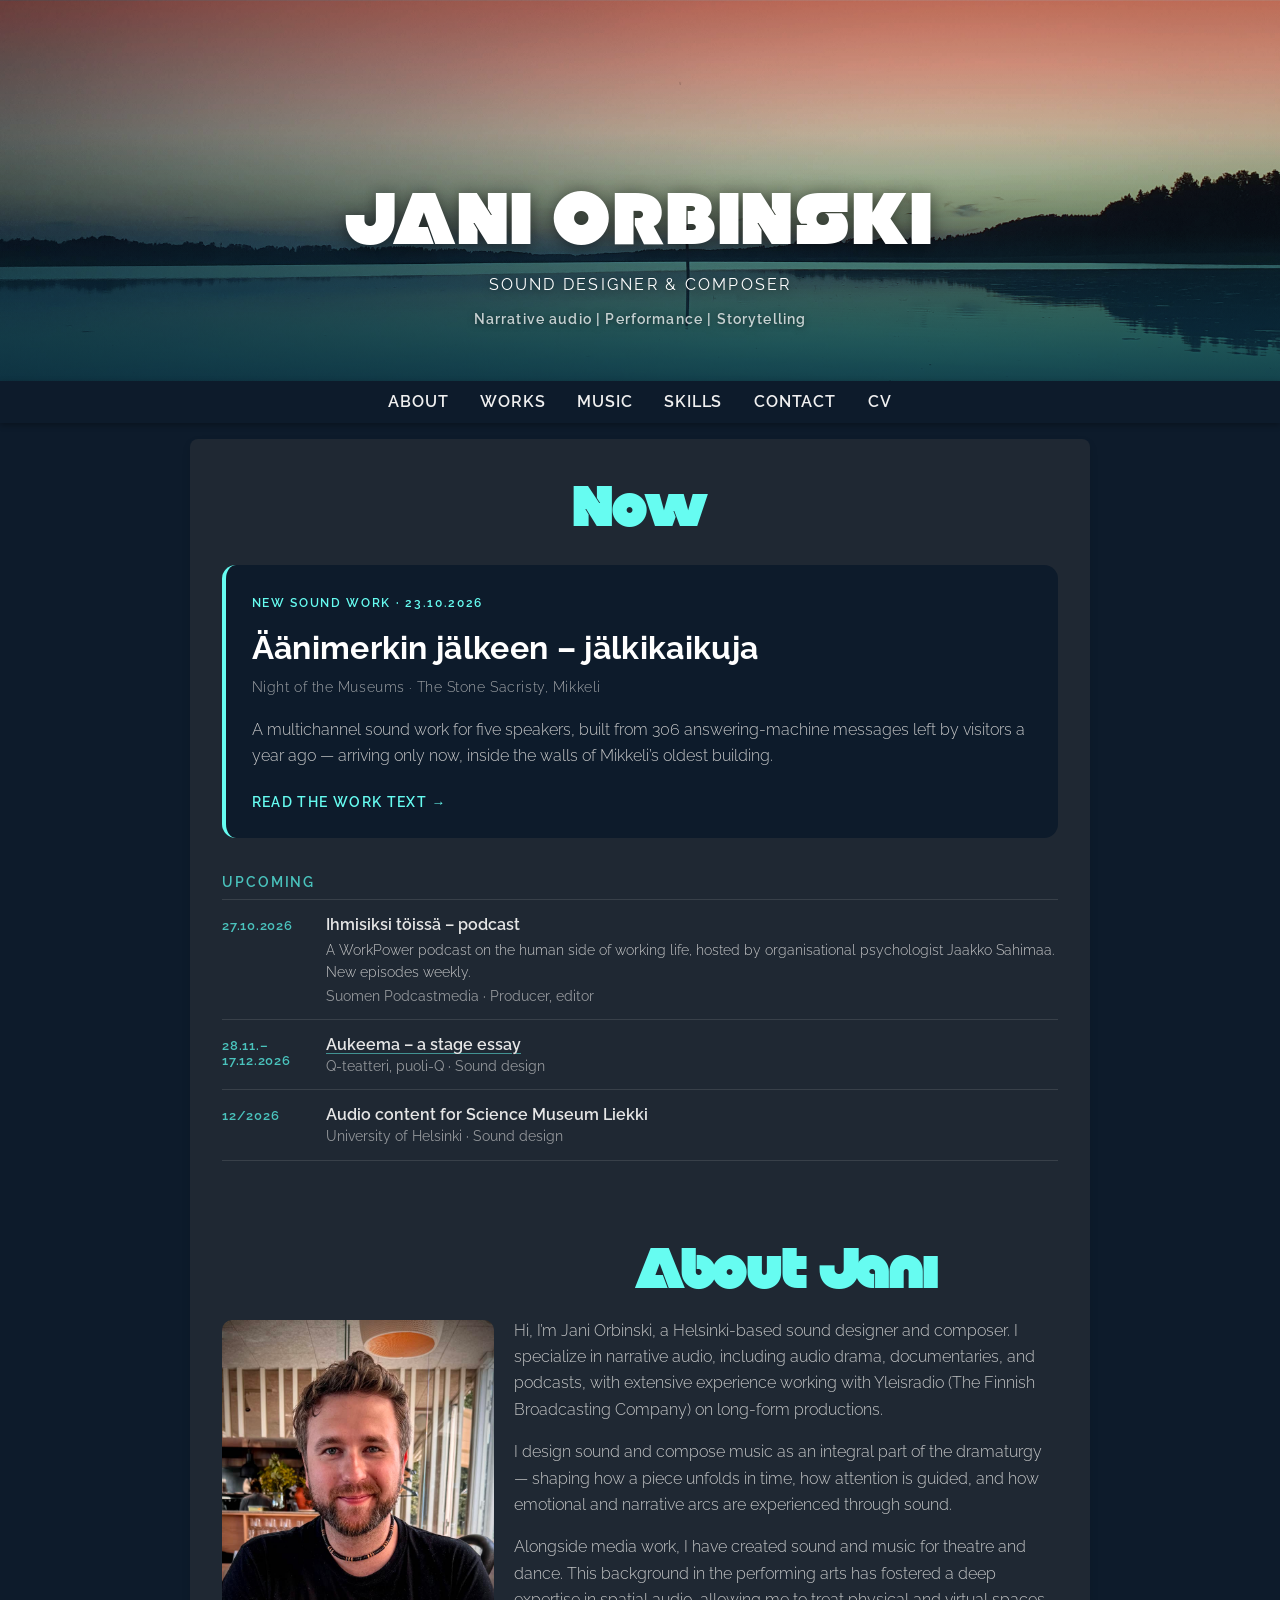
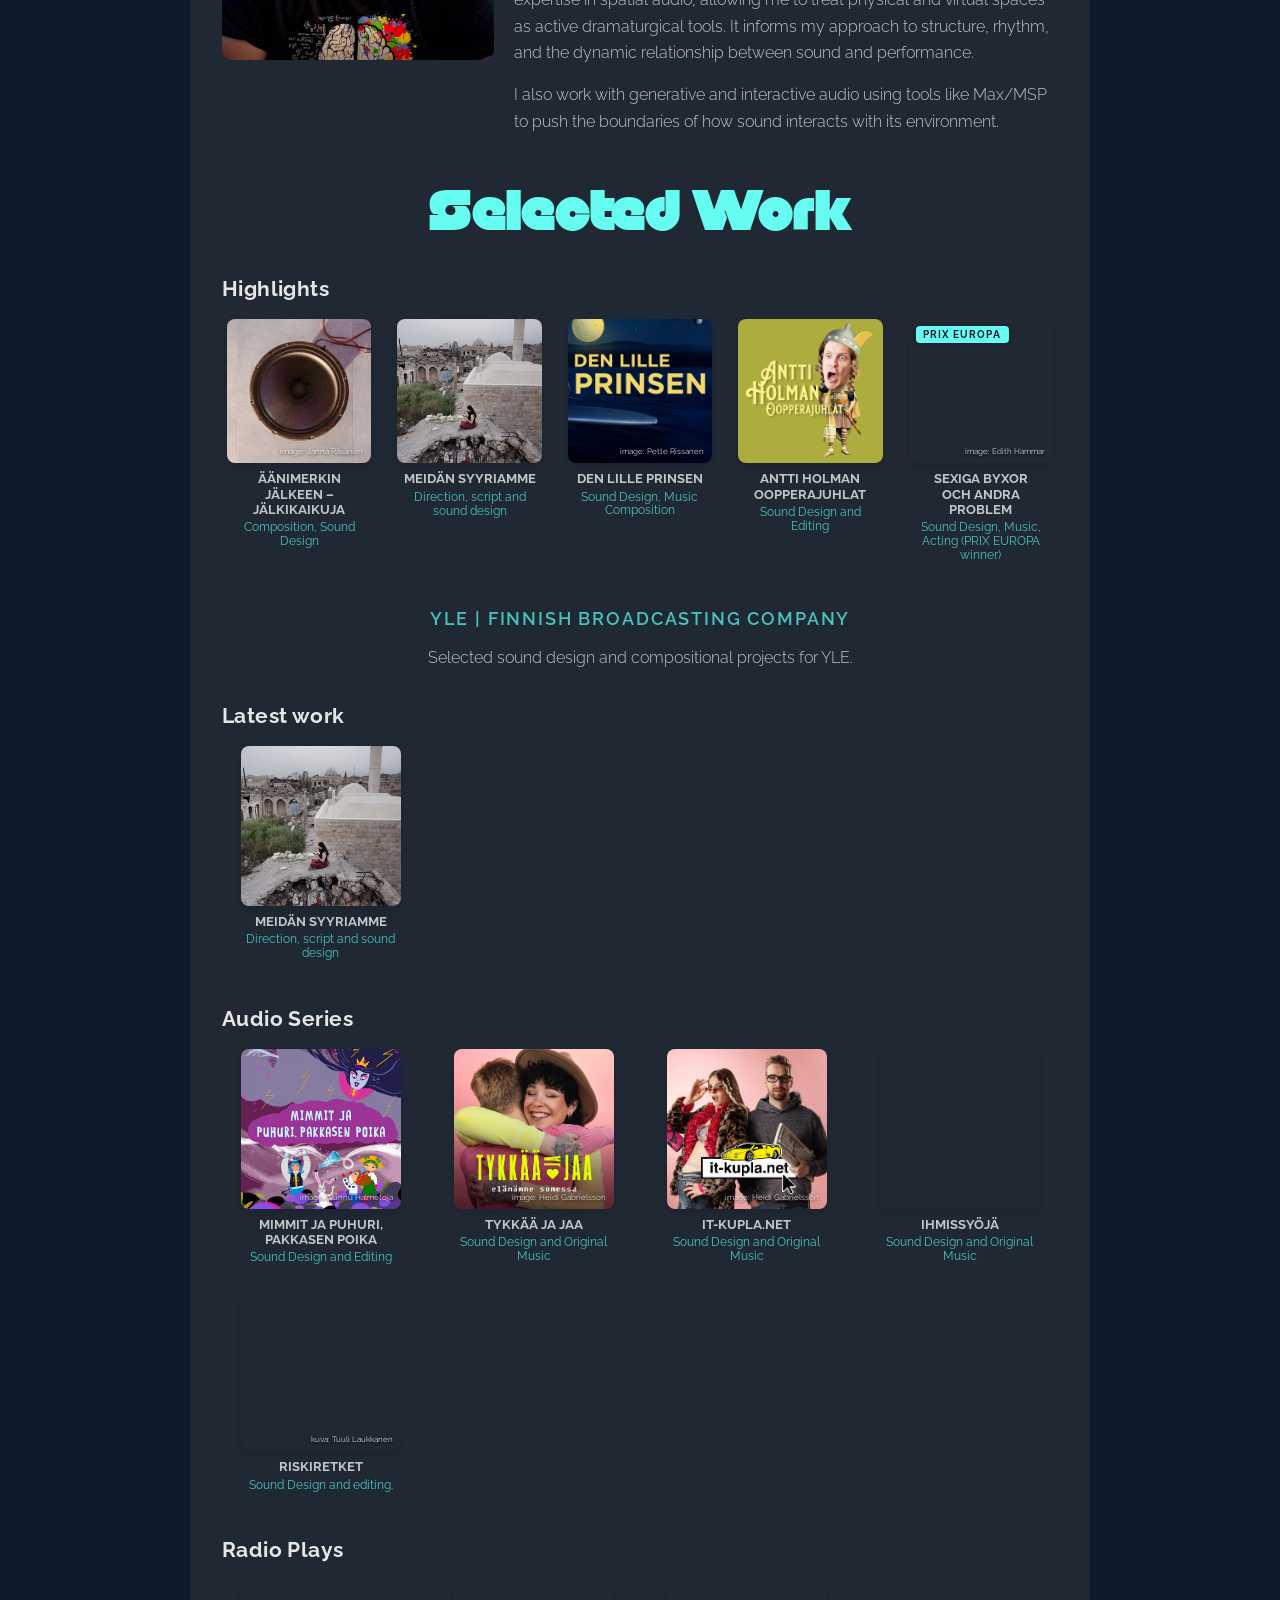
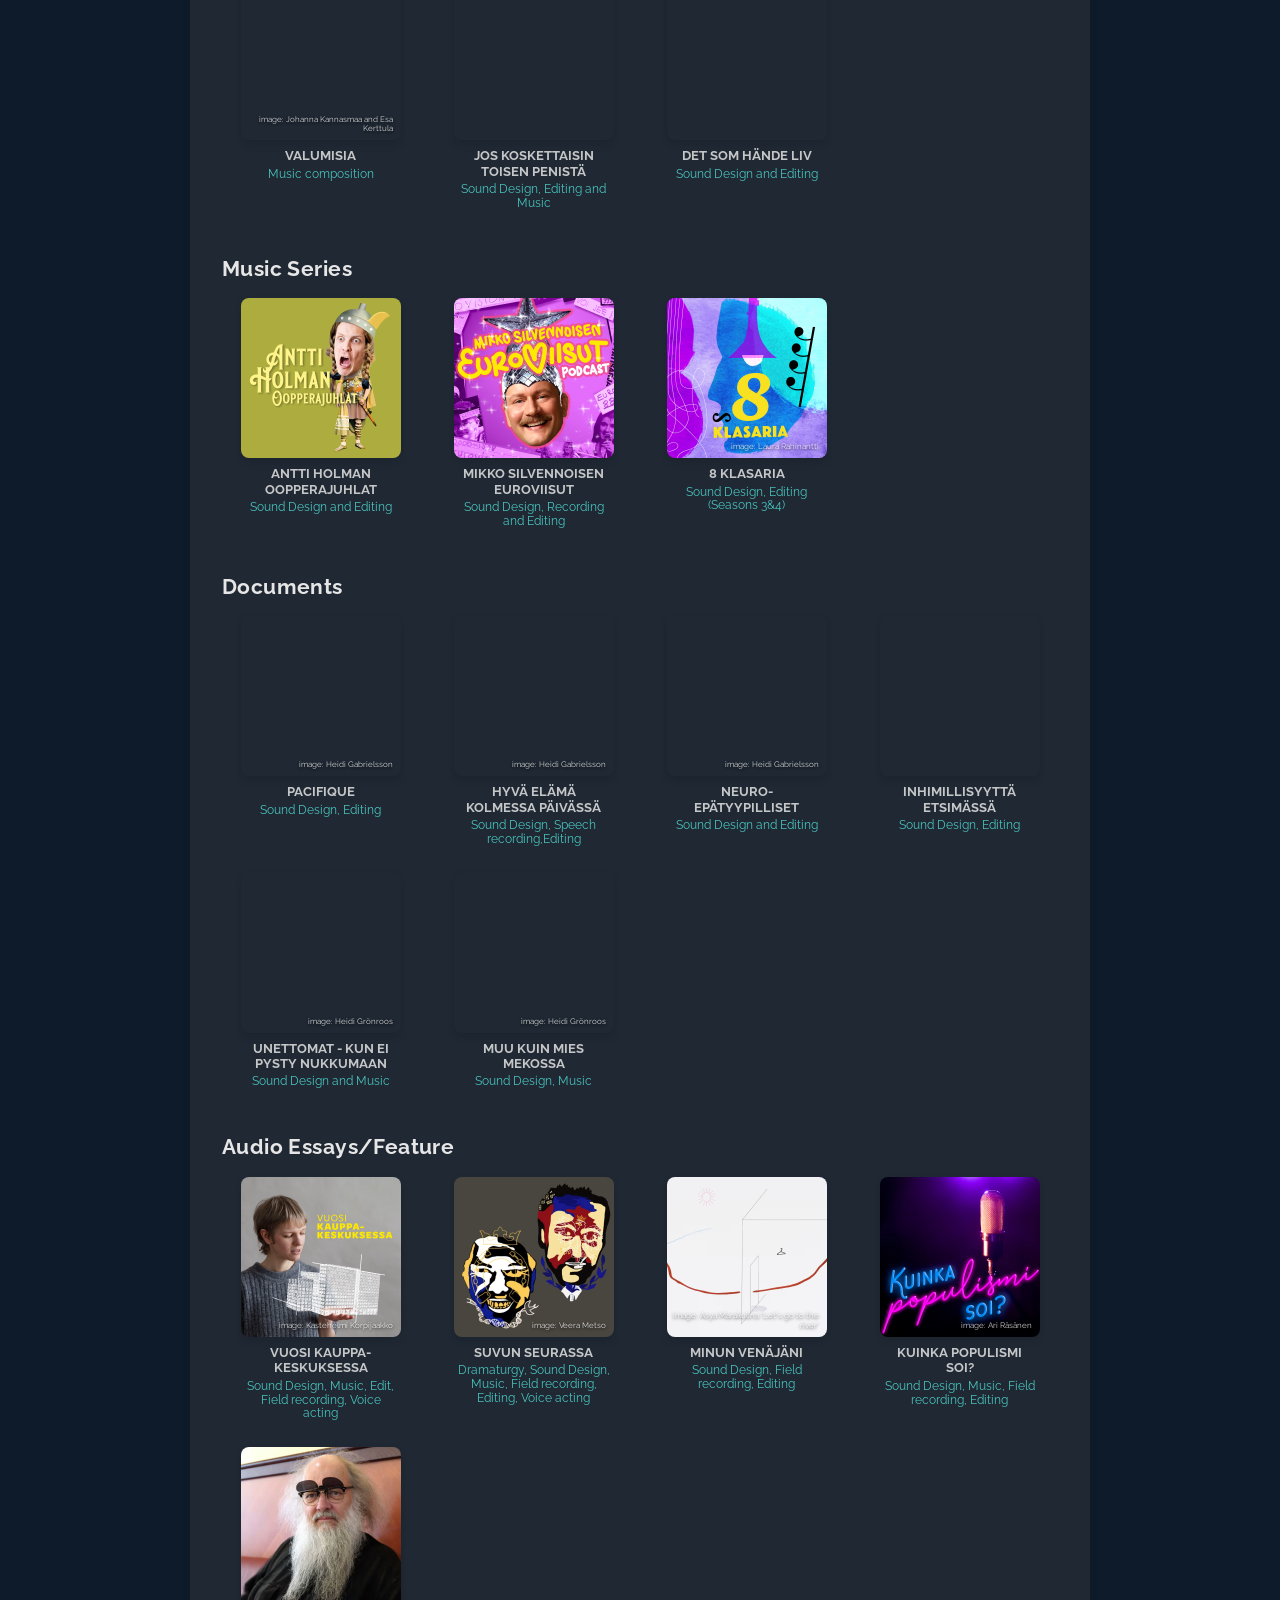
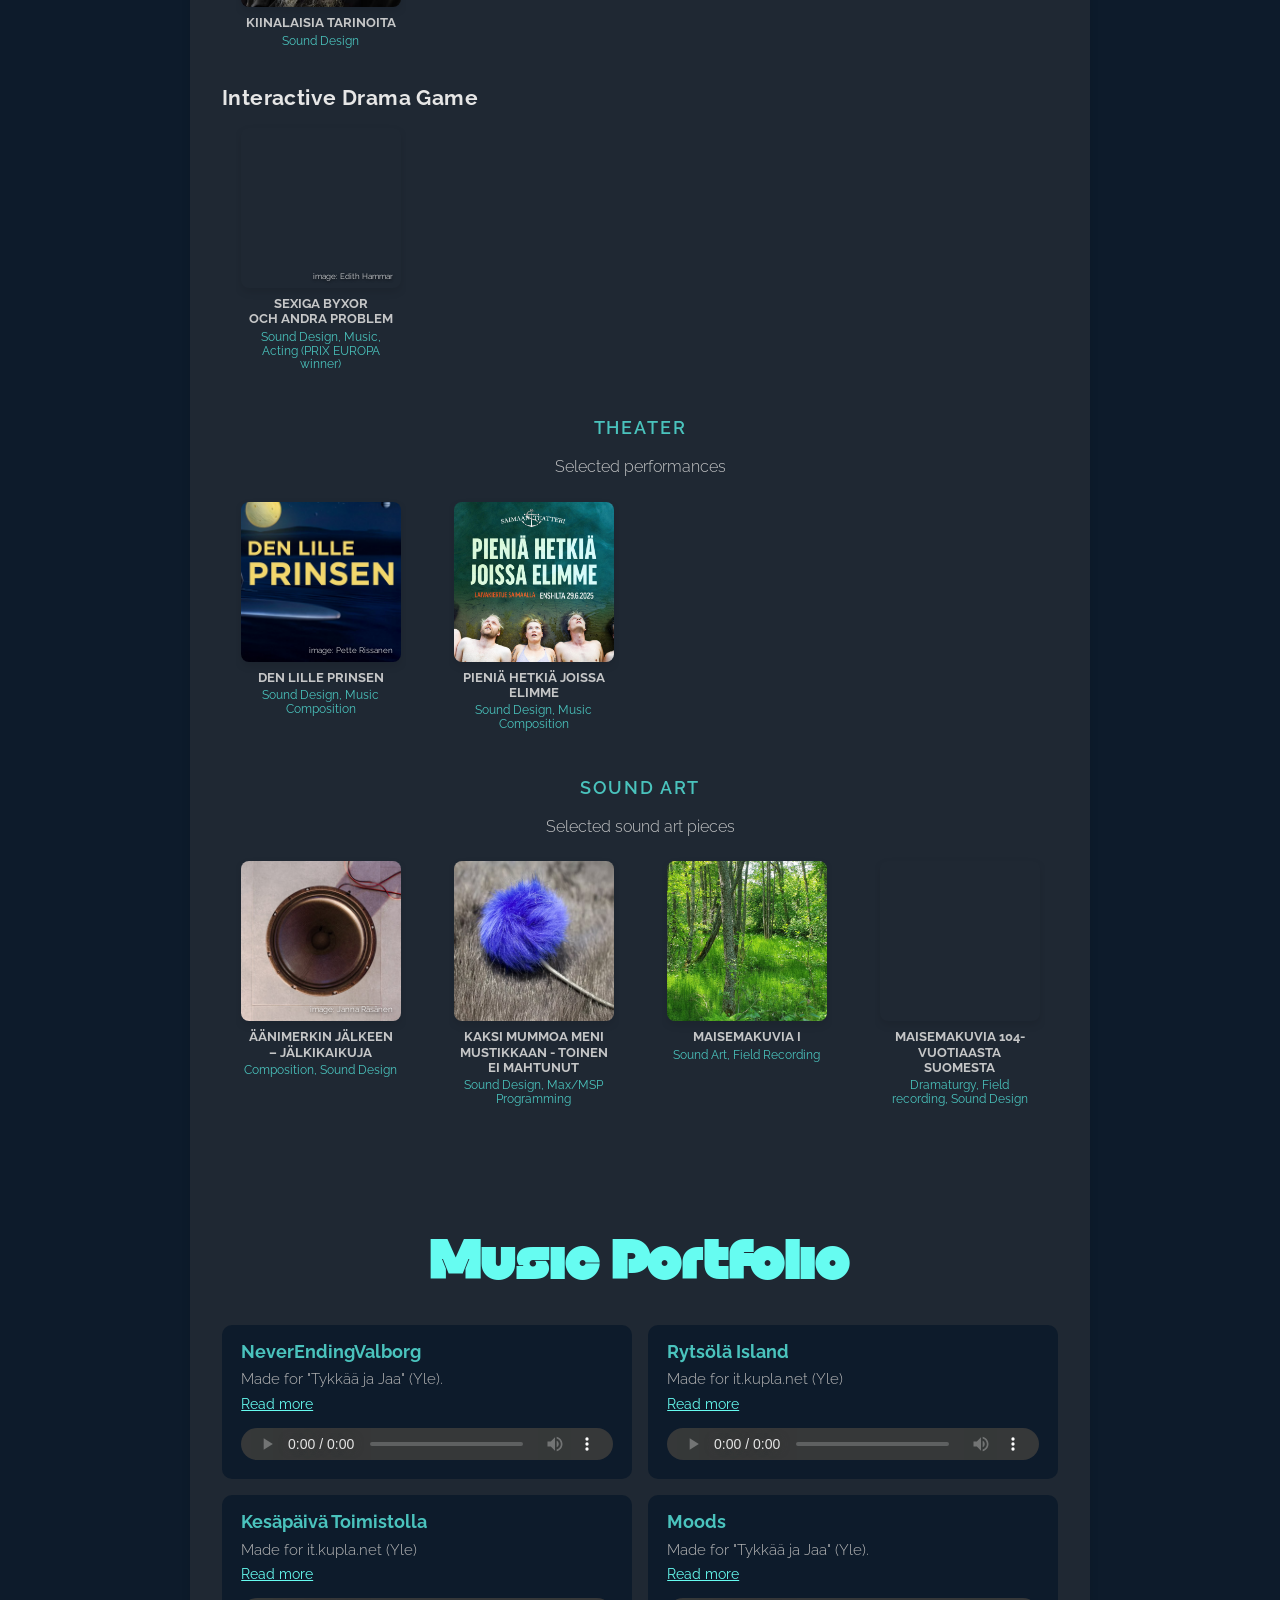
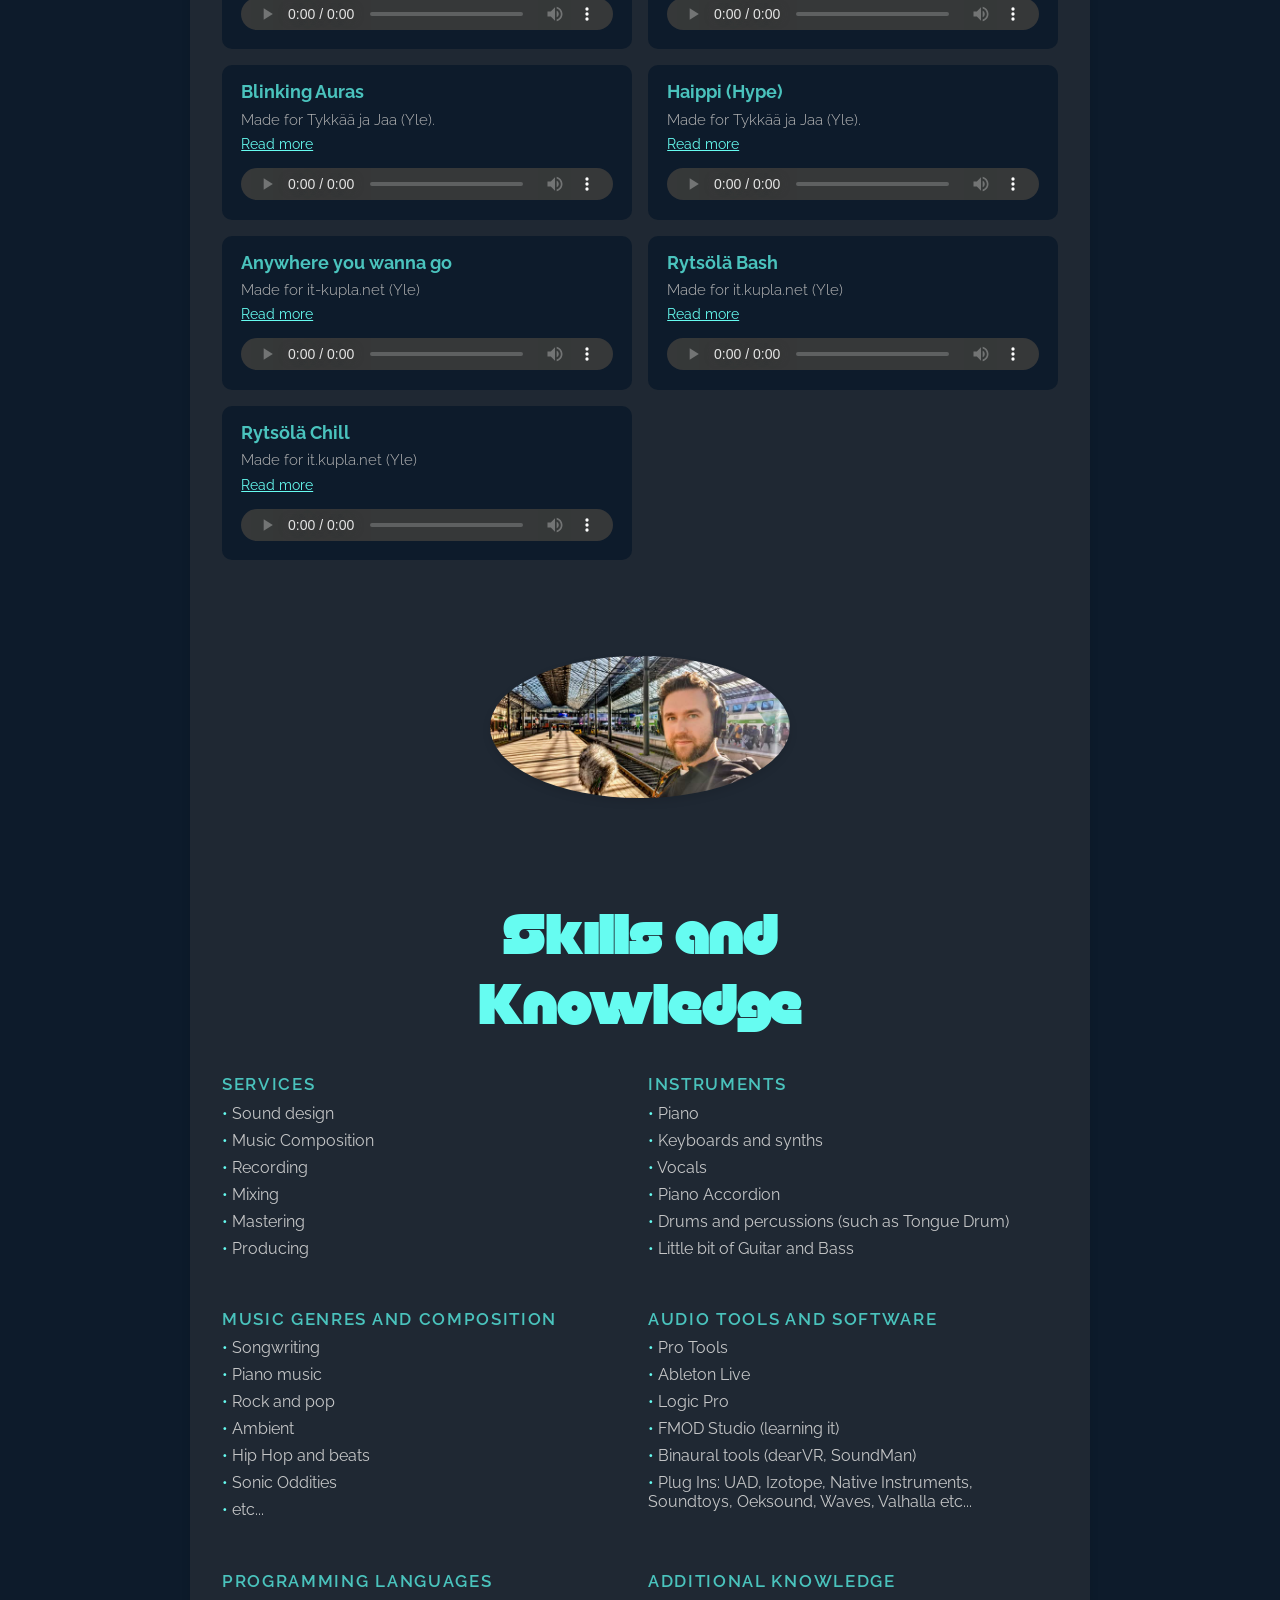
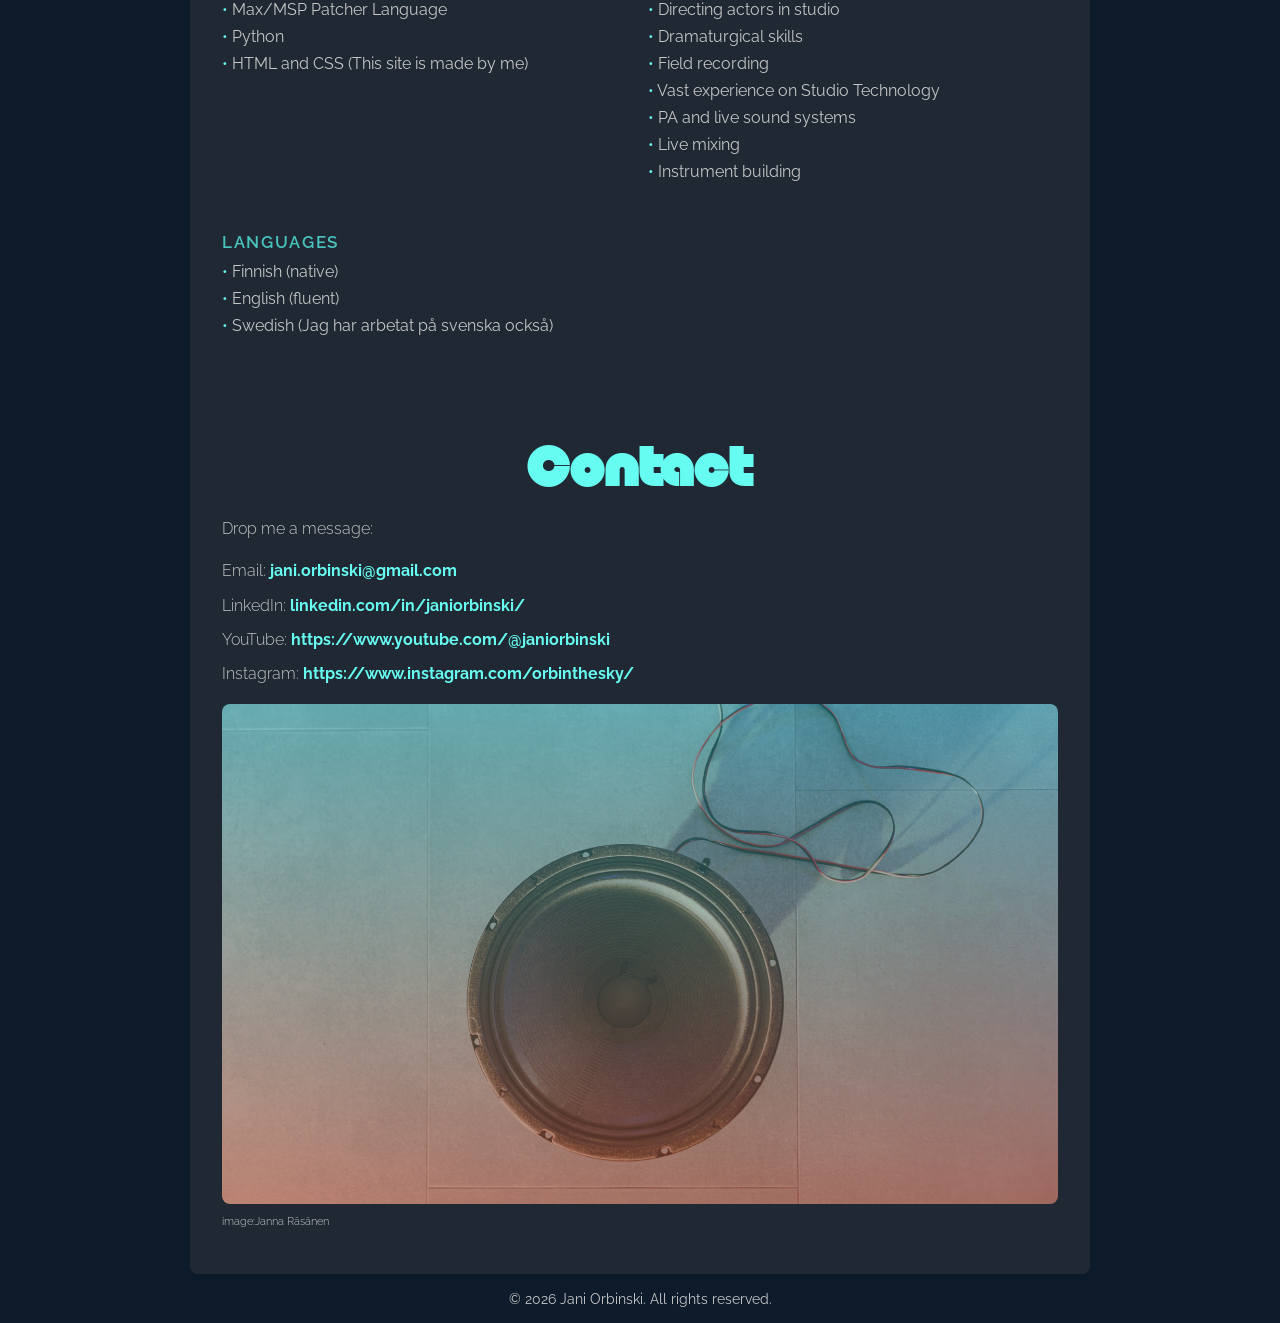
==== commit 84553222: "Give the front page the compact header on phones On phones the front page header was 297px tall and " ====
--- a/index.html
+++ b/index.html
@@ -62,7 +62,7 @@
 </head>
 
 <body>
-    <header>
+    <header class="header-home">
         <div class="headline-container">
             <h1>JANI ORBINSKI</h1>
             <h2>Sound Designer & Composer</h2>
--- a/styles.css
+++ b/styles.css
@@ -735,6 +735,35 @@
   border: 1px solid var(--accent-color);
 }
 
+/* Front page header on phones: the same size as the compact header
+   below. The image fills the header's height here, so the horizon
+   sits at a fixed 65% of the height; at 182px it falls between the
+   name and the lines under it. The subtitle fits into the space the
+   compact header leaves below its last line, which is why the heading
+   margins are zeroed and the bottom padding is a little shorter. */
+@media (max-width: 480px) {
+  .header-home {
+    padding: 5rem 1.5rem 1.6rem;
+  }
+
+  .header-home .headline-container h1 {
+    font-size: clamp(1.8rem, 7vw, 2.8rem);
+  }
+
+  .header-home .headline-container h2 {
+    font-size: 0.8rem;
+    margin: 0.5rem 0 0;
+  }
+
+  .header-home .subtitle-colored {
+    font-size: 0.64rem;
+    font-weight: 400;
+    letter-spacing: 0.1em;
+    color: rgba(255, 255, 255, 0.9);
+    margin: 0.45rem 0 0;
+  }
+}
+
 /* Shorter header for subpages reached directly (e.g. via QR code),
    so the content starts near the top of the screen */
 .header-compact {
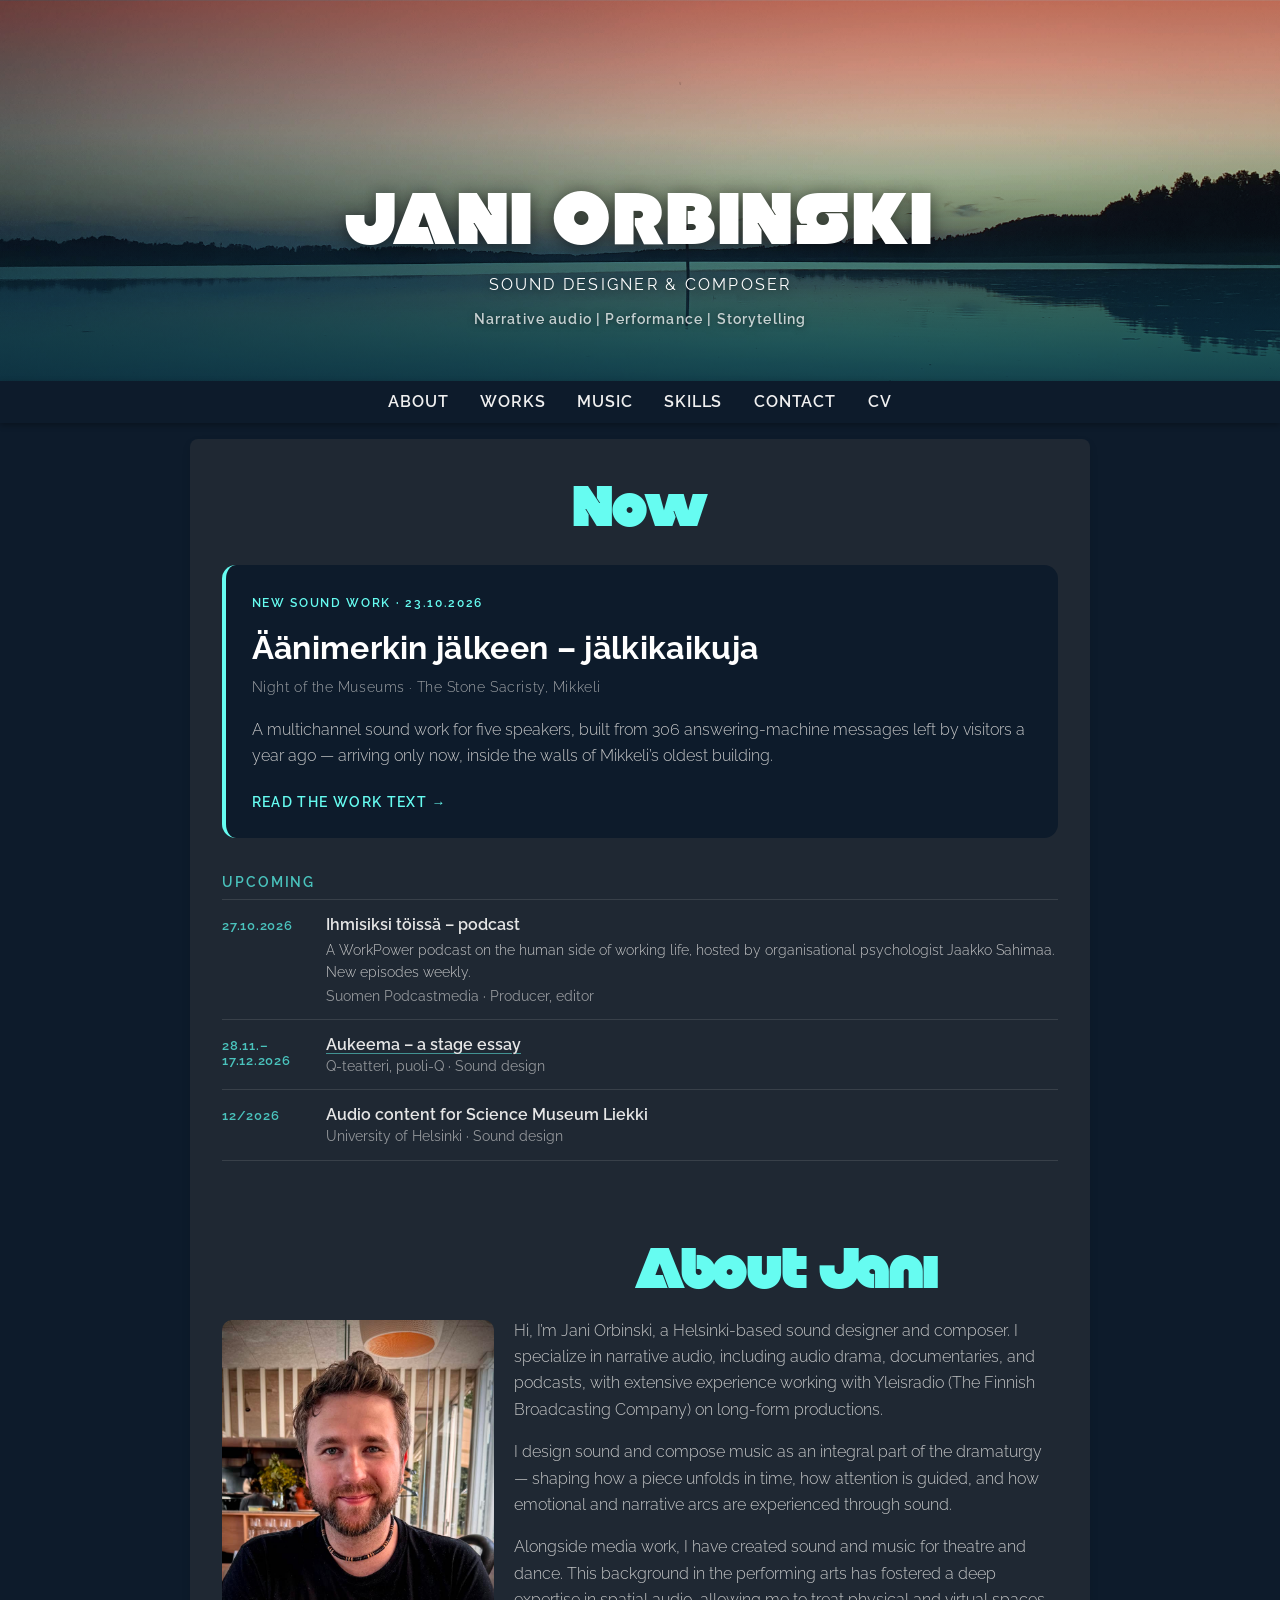
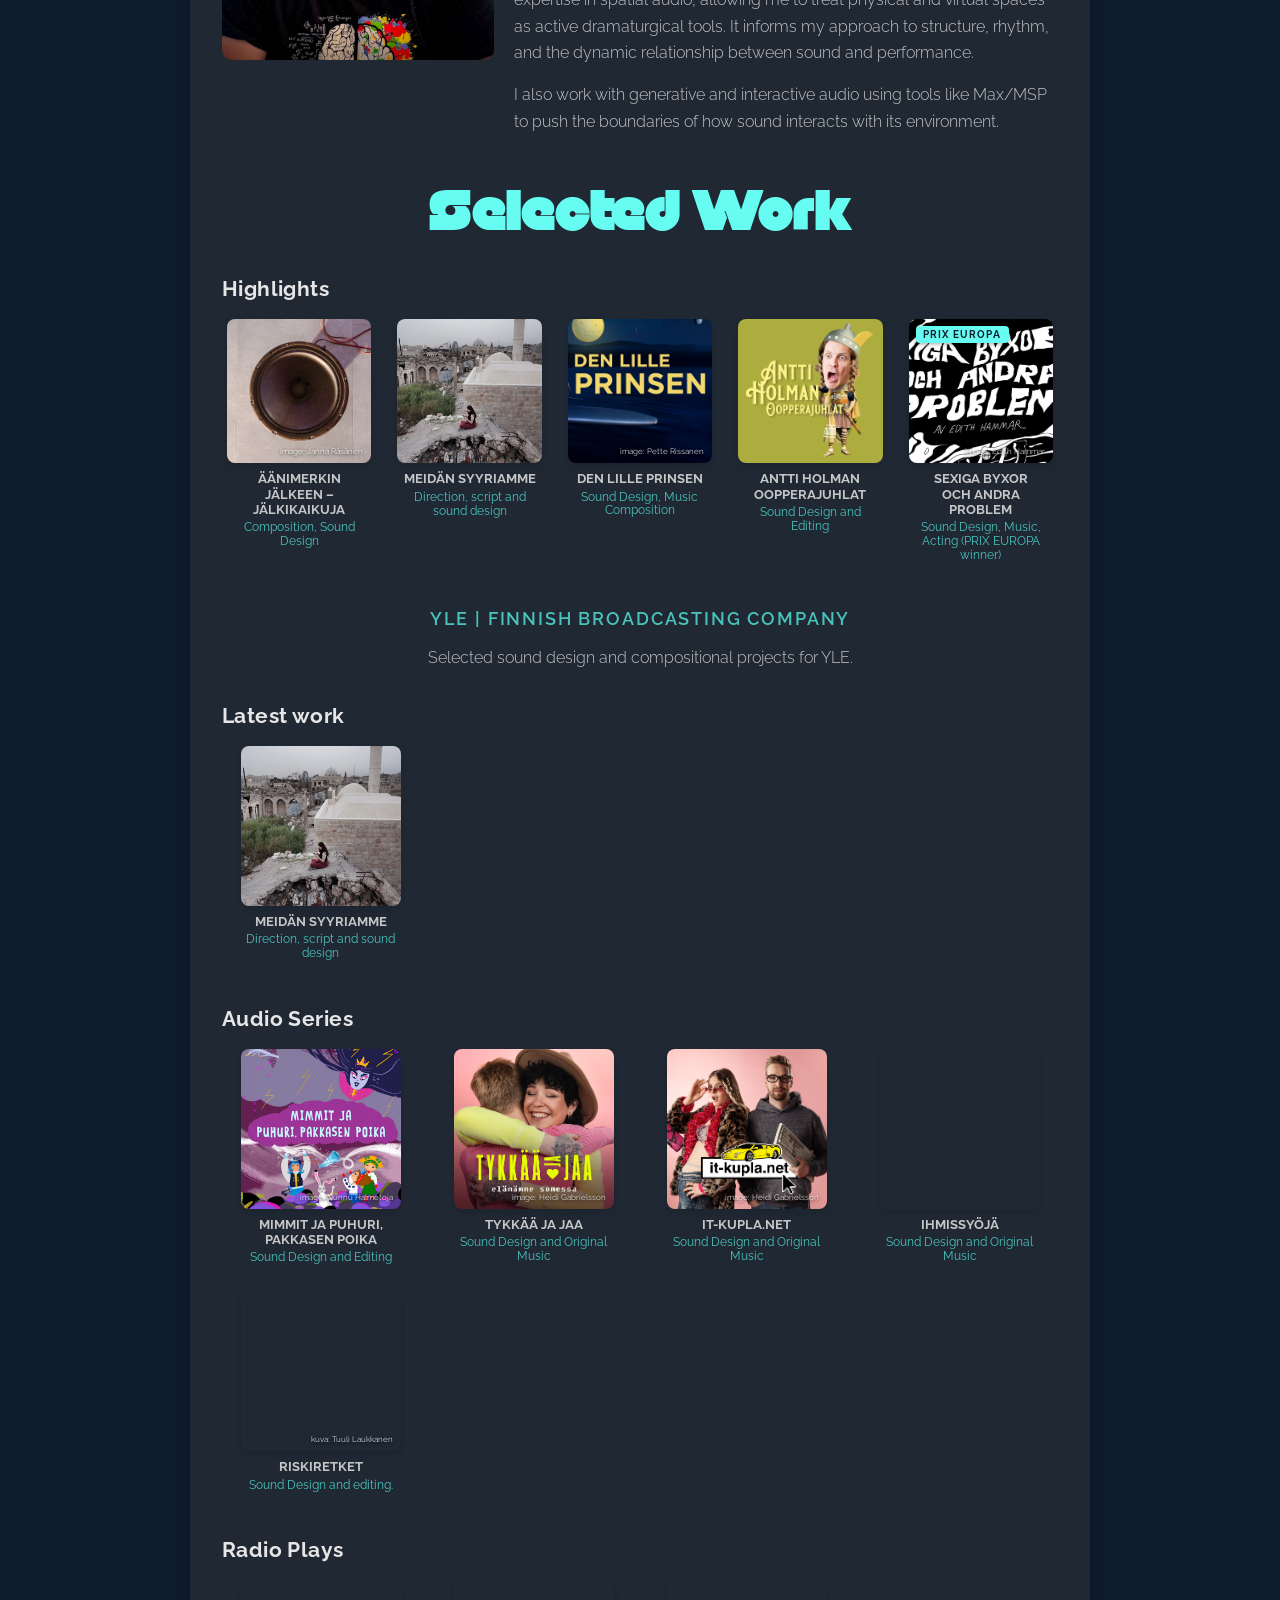
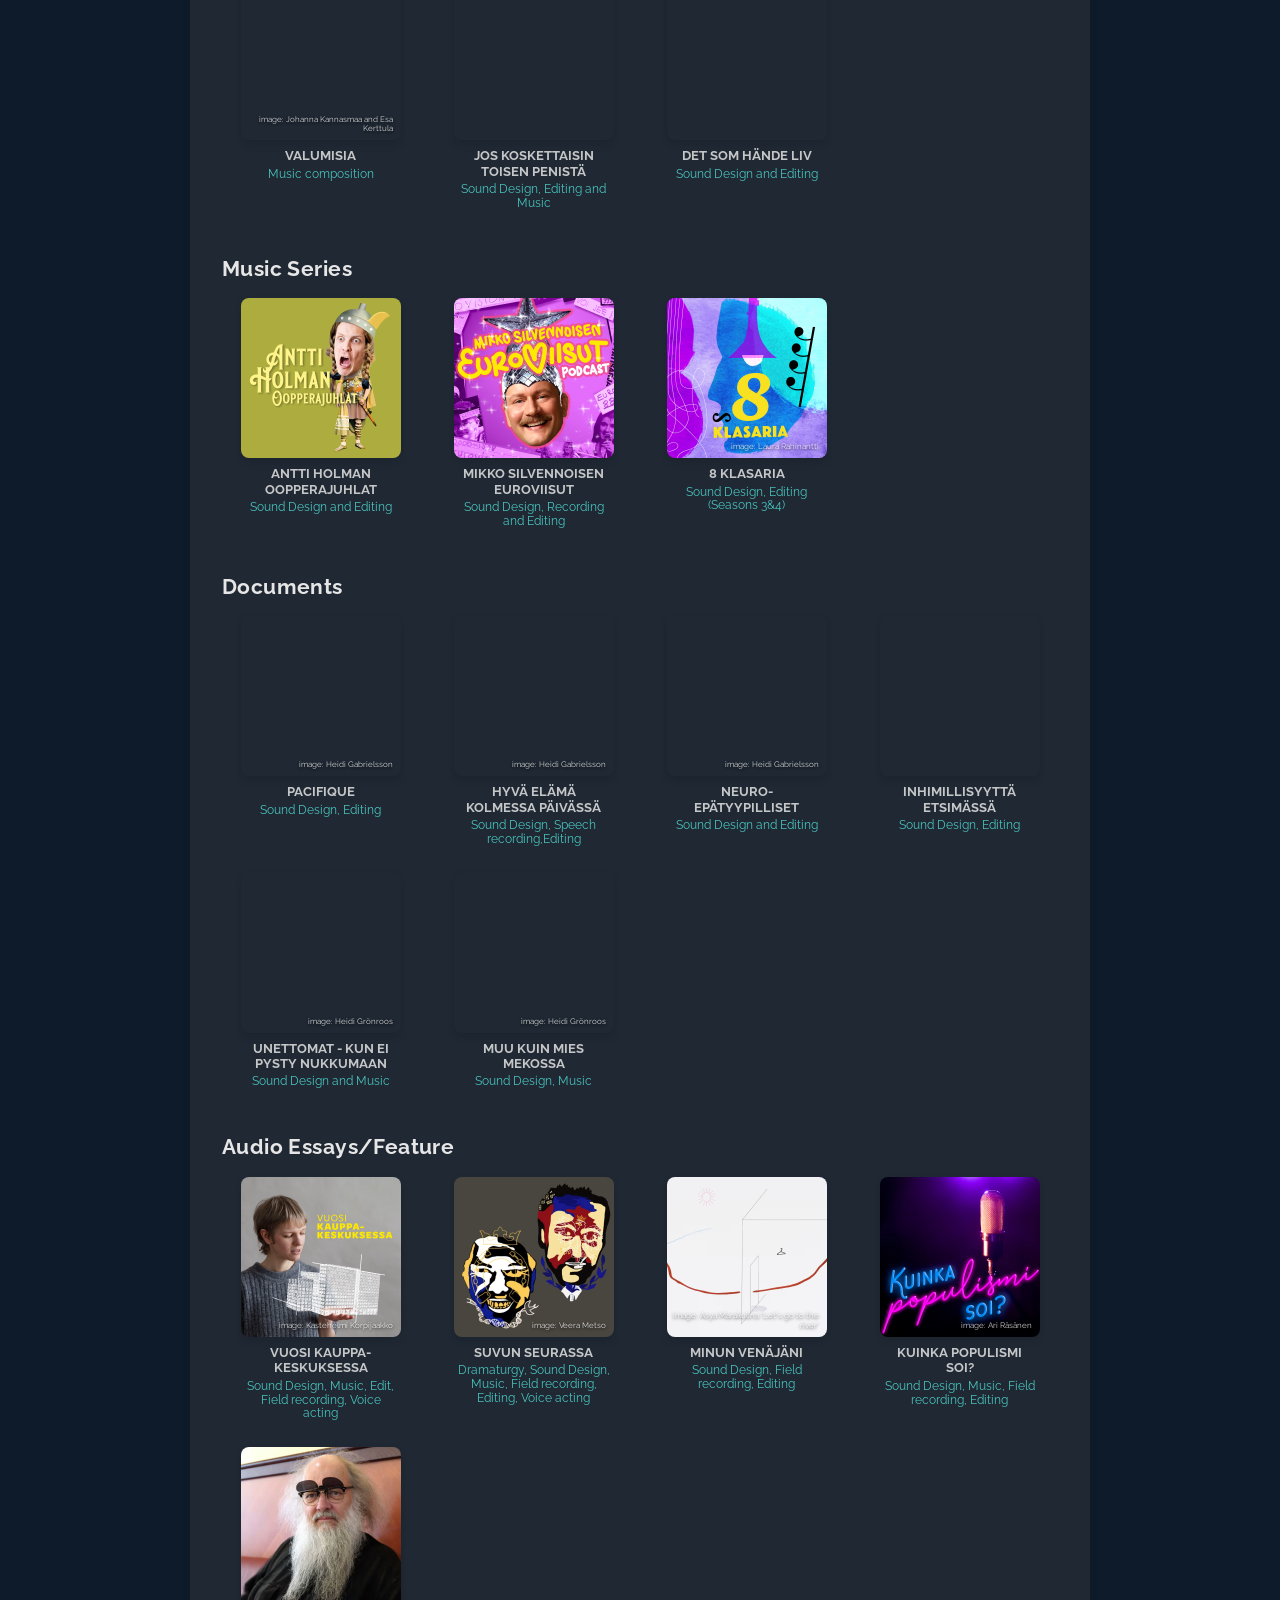
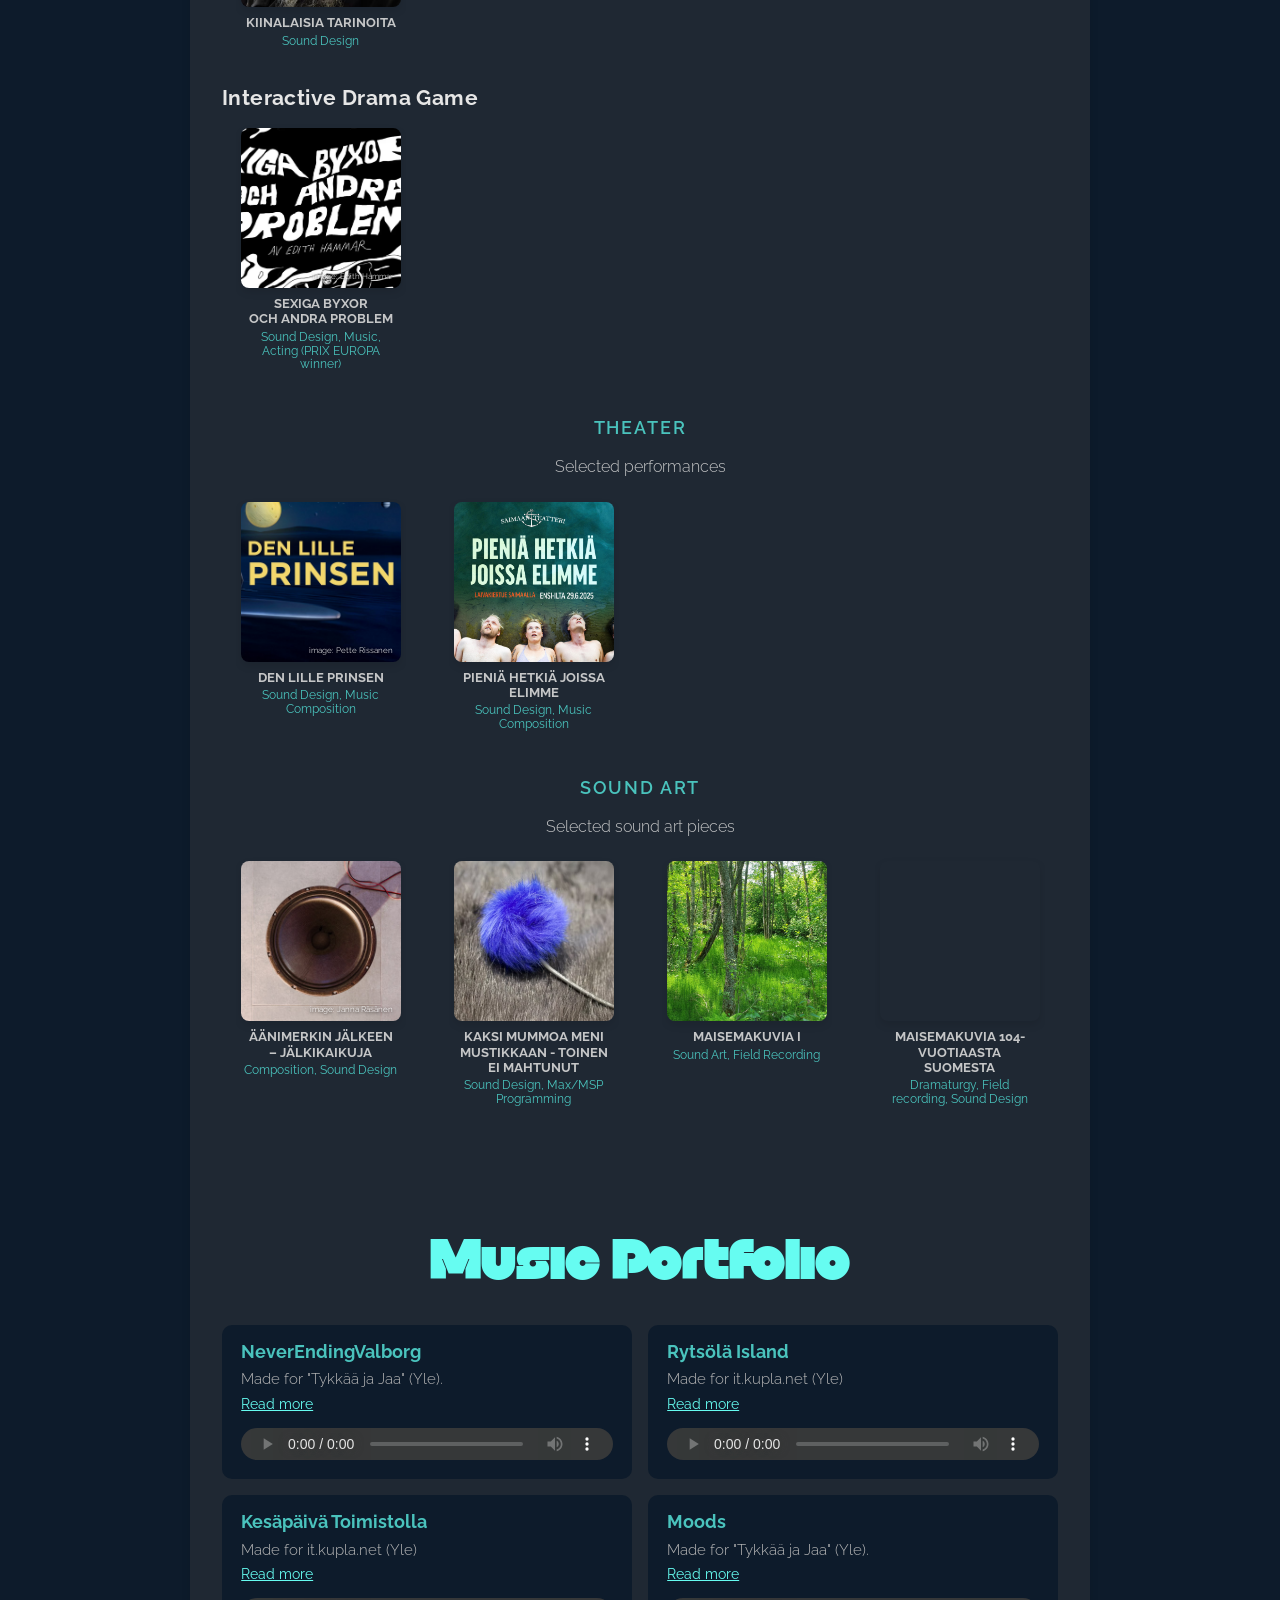
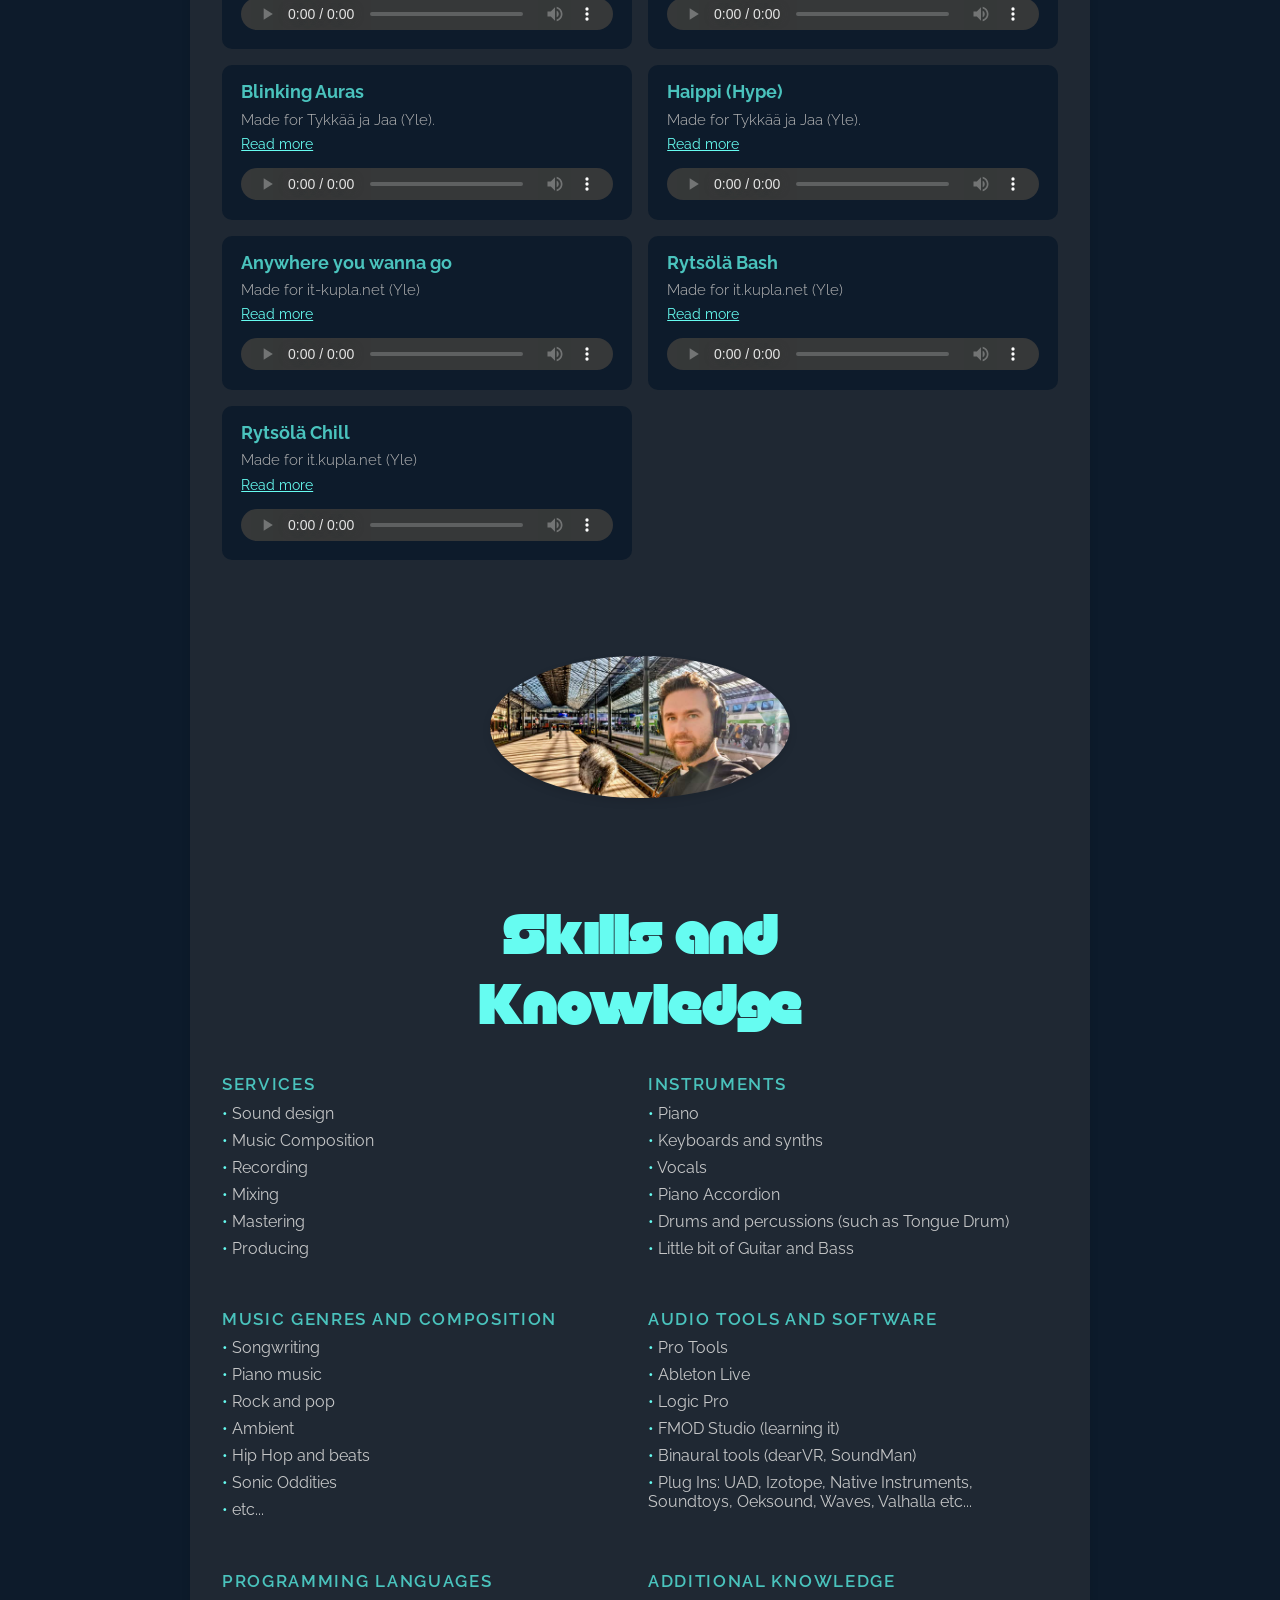
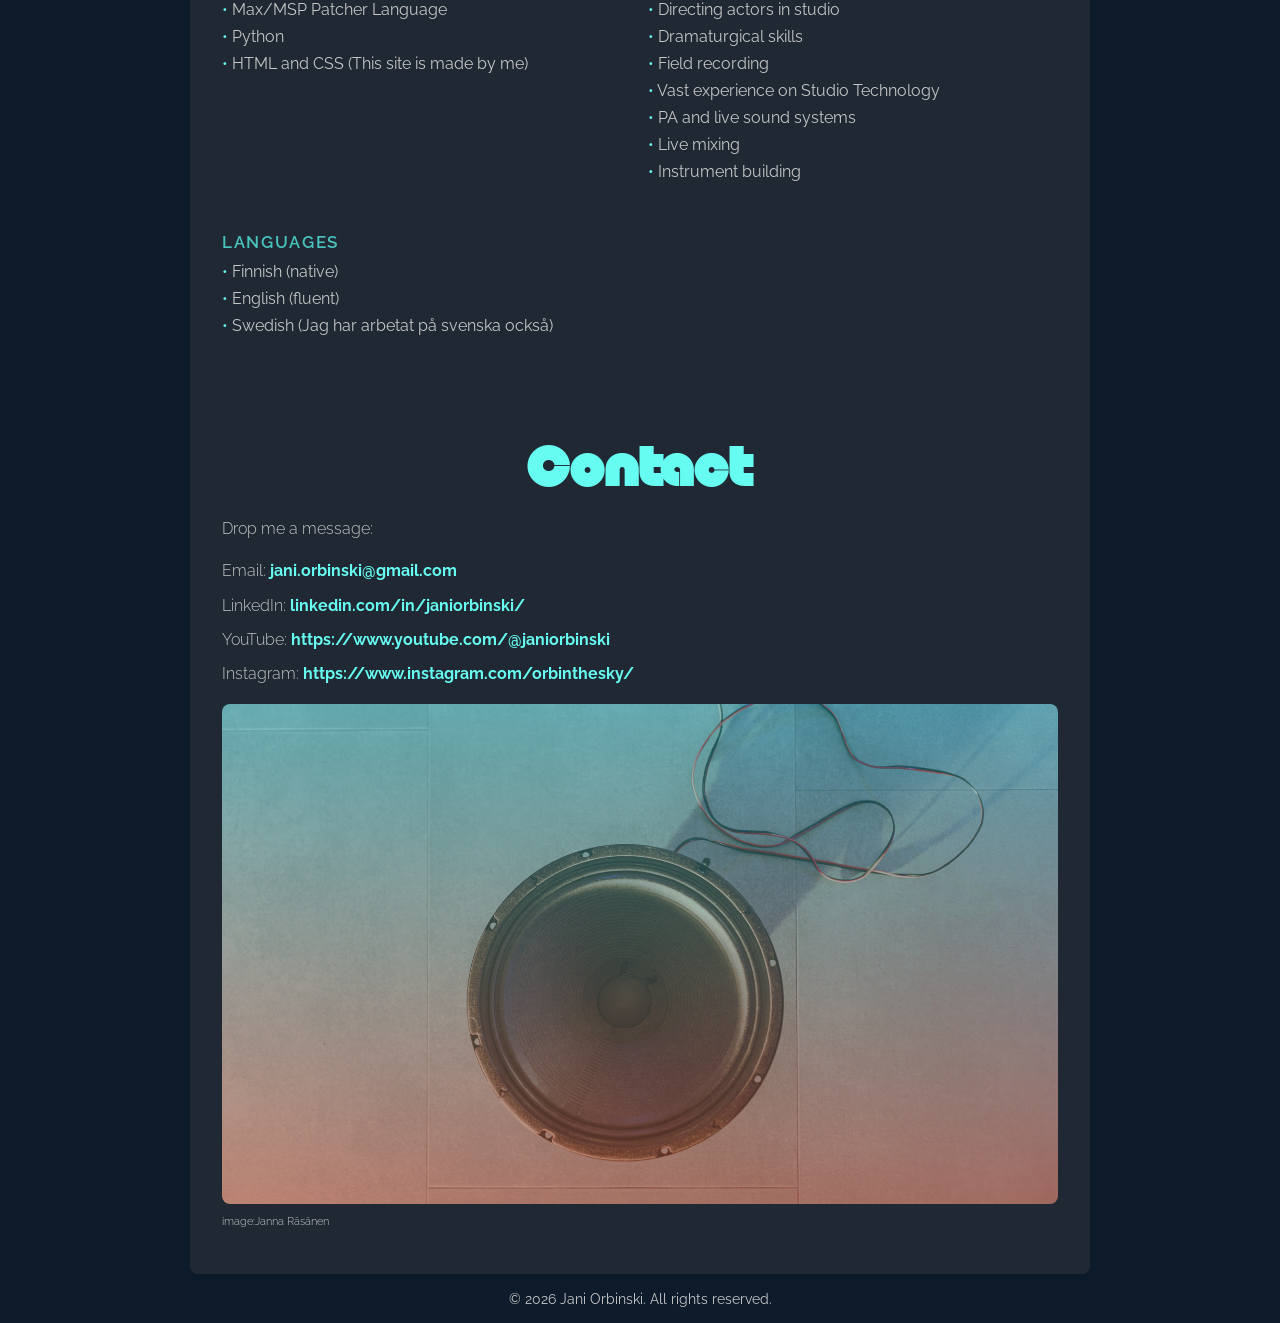
==== commit 2fb85c33: "Give the CV page the same compact header on phones The CV page has the same header markup as the fro" ====
--- a/index.html
+++ b/index.html
@@ -62,7 +62,7 @@
 </head>
 
 <body>
-    <header class="header-home">
+    <header class="header-main">
         <div class="headline-container">
             <h1>JANI ORBINSKI</h1>
             <h2>Sound Designer & Composer</h2>
--- a/styles.css
+++ b/styles.css
@@ -735,27 +735,27 @@
   border: 1px solid var(--accent-color);
 }
 
-/* Front page header on phones: the same size as the compact header
+/* Front page and CV header on phones: the same size as the compact header
    below. The image fills the header's height here, so the horizon
    sits at a fixed 65% of the height; at 182px it falls between the
    name and the lines under it. The subtitle fits into the space the
    compact header leaves below its last line, which is why the heading
    margins are zeroed and the bottom padding is a little shorter. */
 @media (max-width: 480px) {
-  .header-home {
+  .header-main {
     padding: 5rem 1.5rem 1.6rem;
   }
 
-  .header-home .headline-container h1 {
+  .header-main .headline-container h1 {
     font-size: clamp(1.8rem, 7vw, 2.8rem);
   }
 
-  .header-home .headline-container h2 {
+  .header-main .headline-container h2 {
     font-size: 0.8rem;
     margin: 0.5rem 0 0;
   }
 
-  .header-home .subtitle-colored {
+  .header-main .subtitle-colored {
     font-size: 0.64rem;
     font-weight: 400;
     letter-spacing: 0.1em;
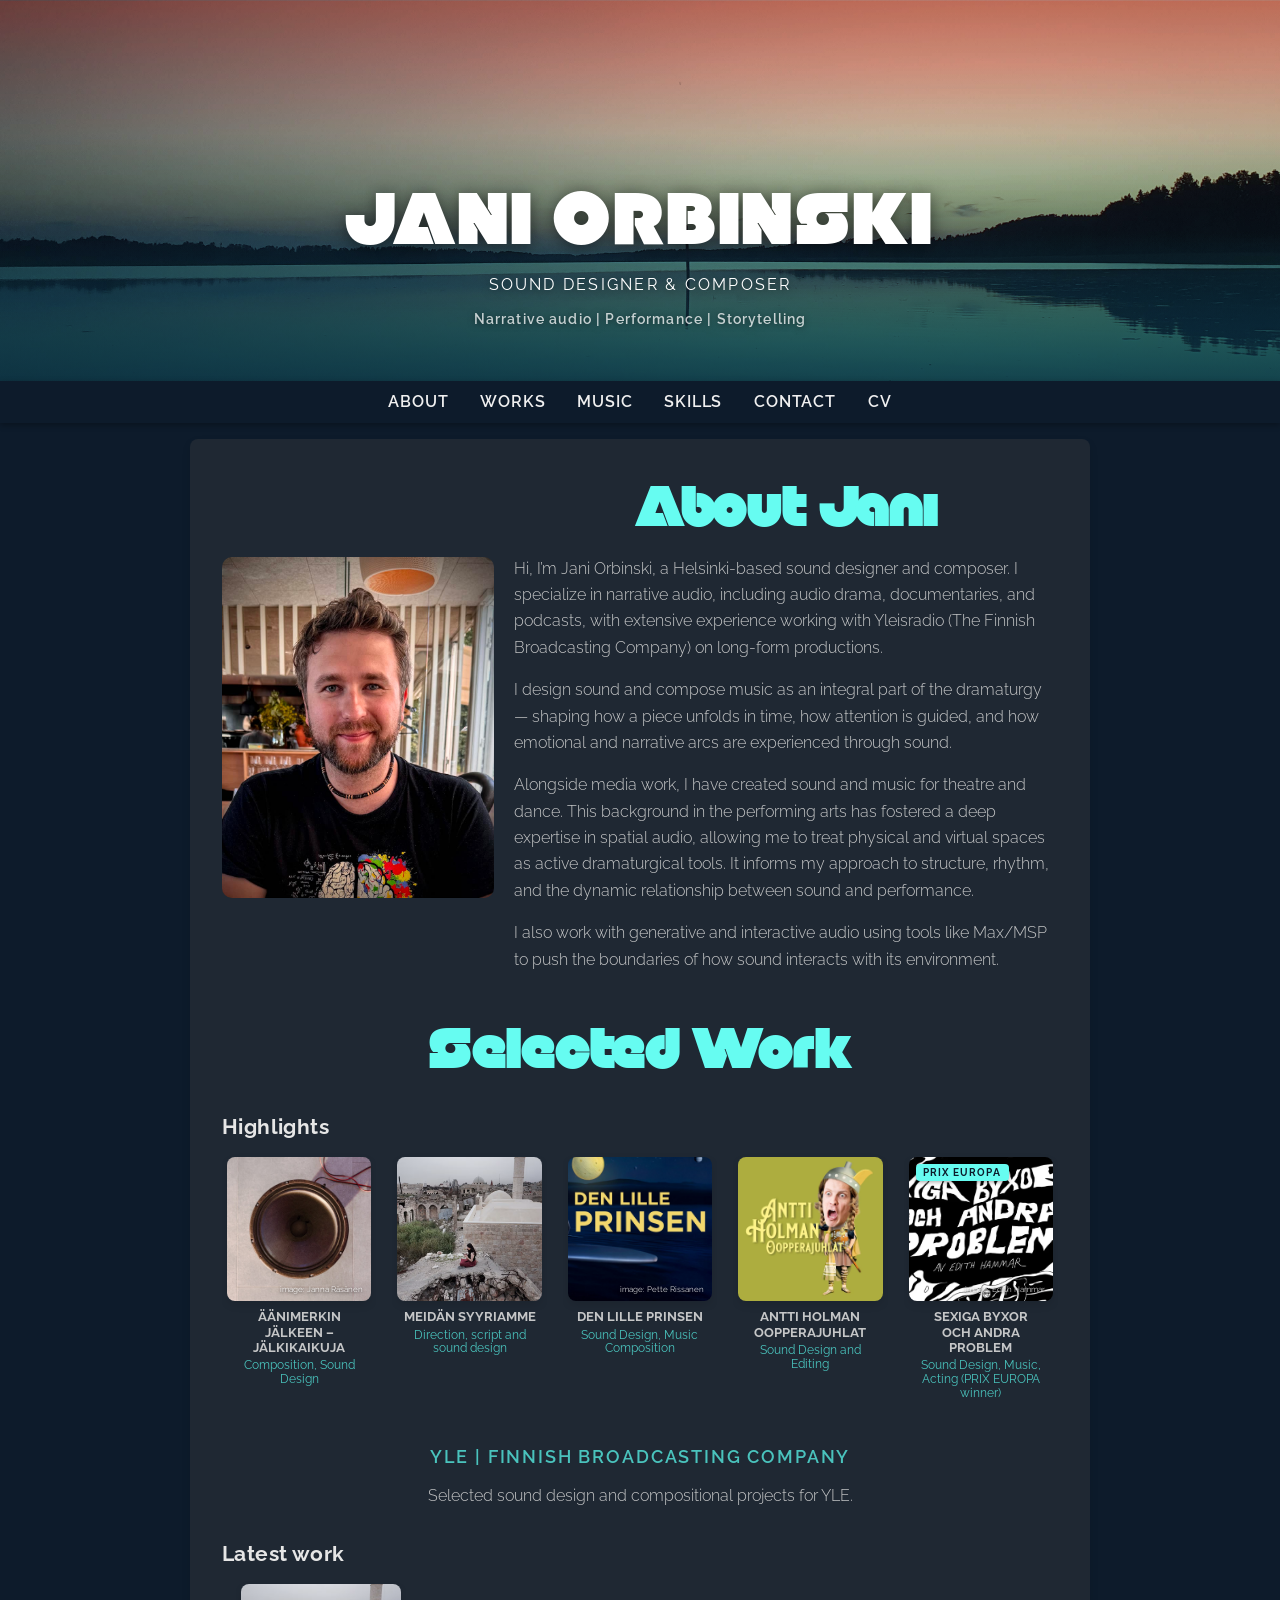
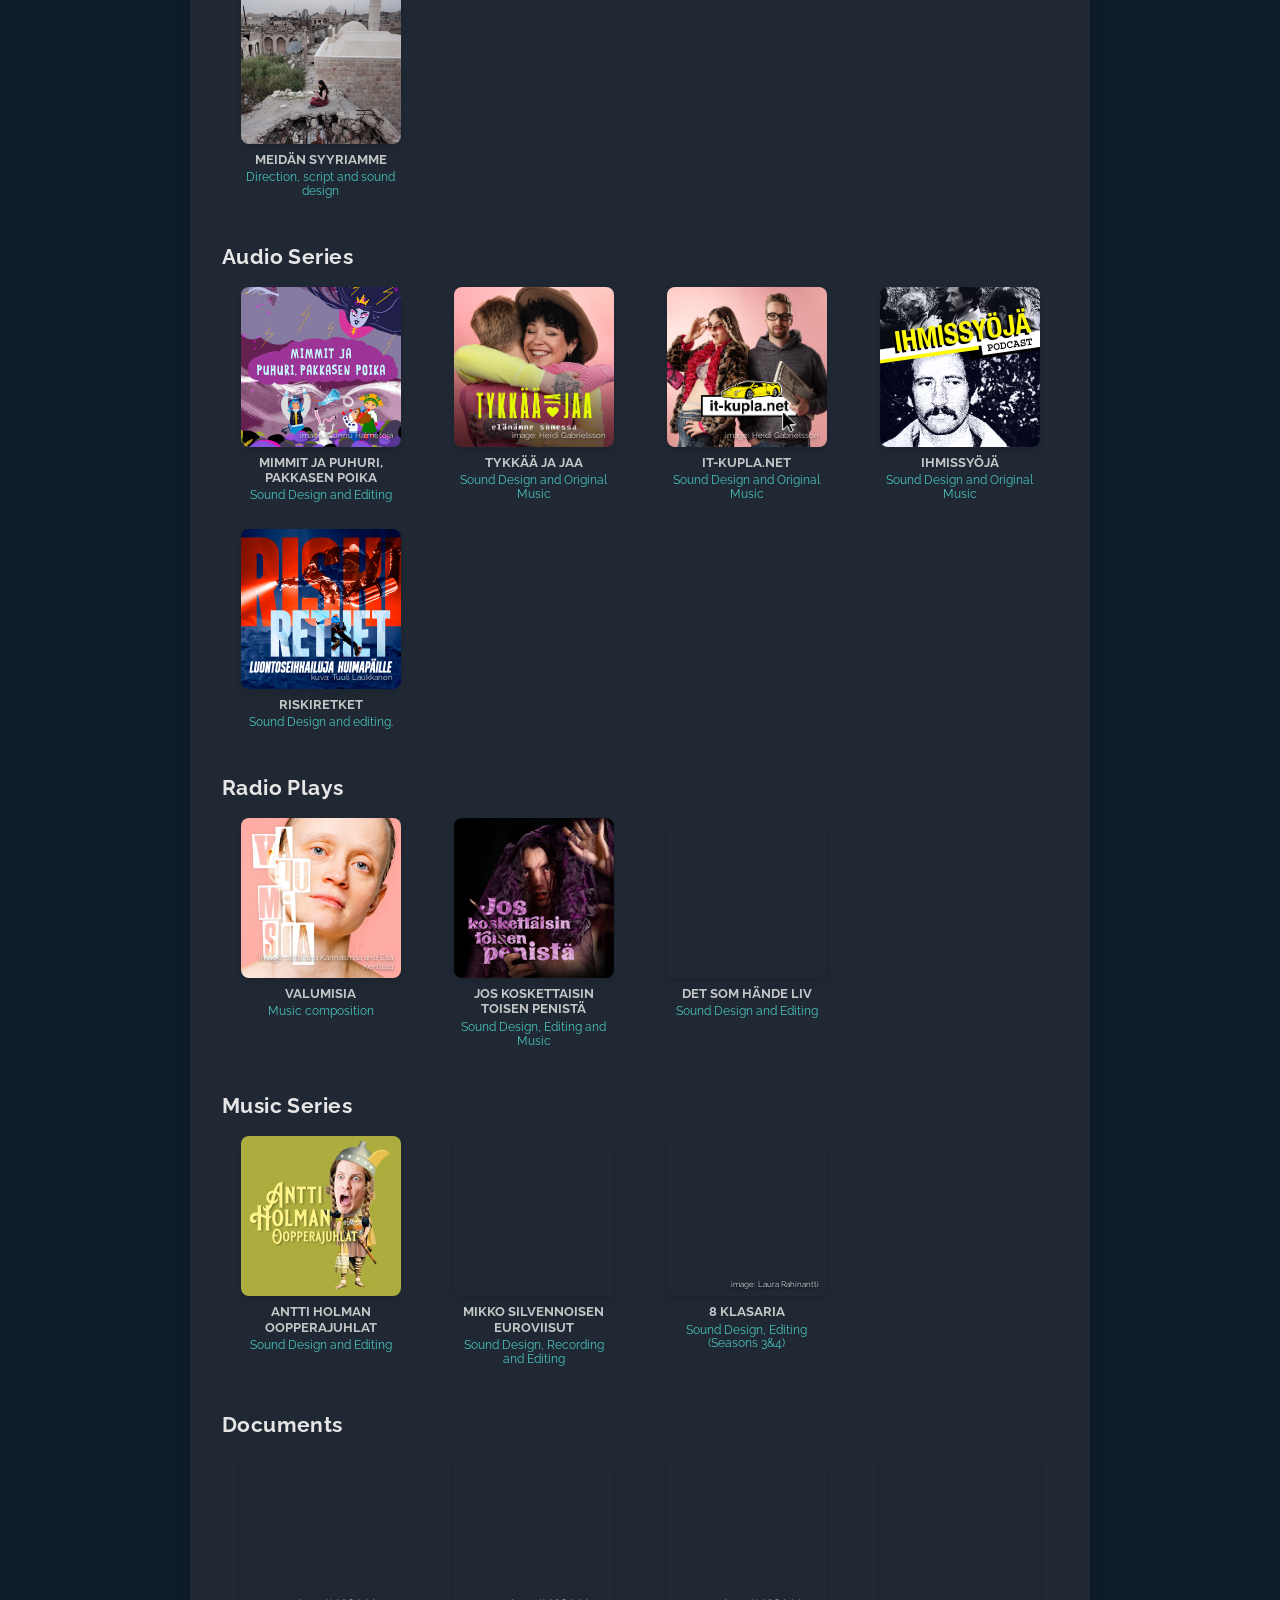
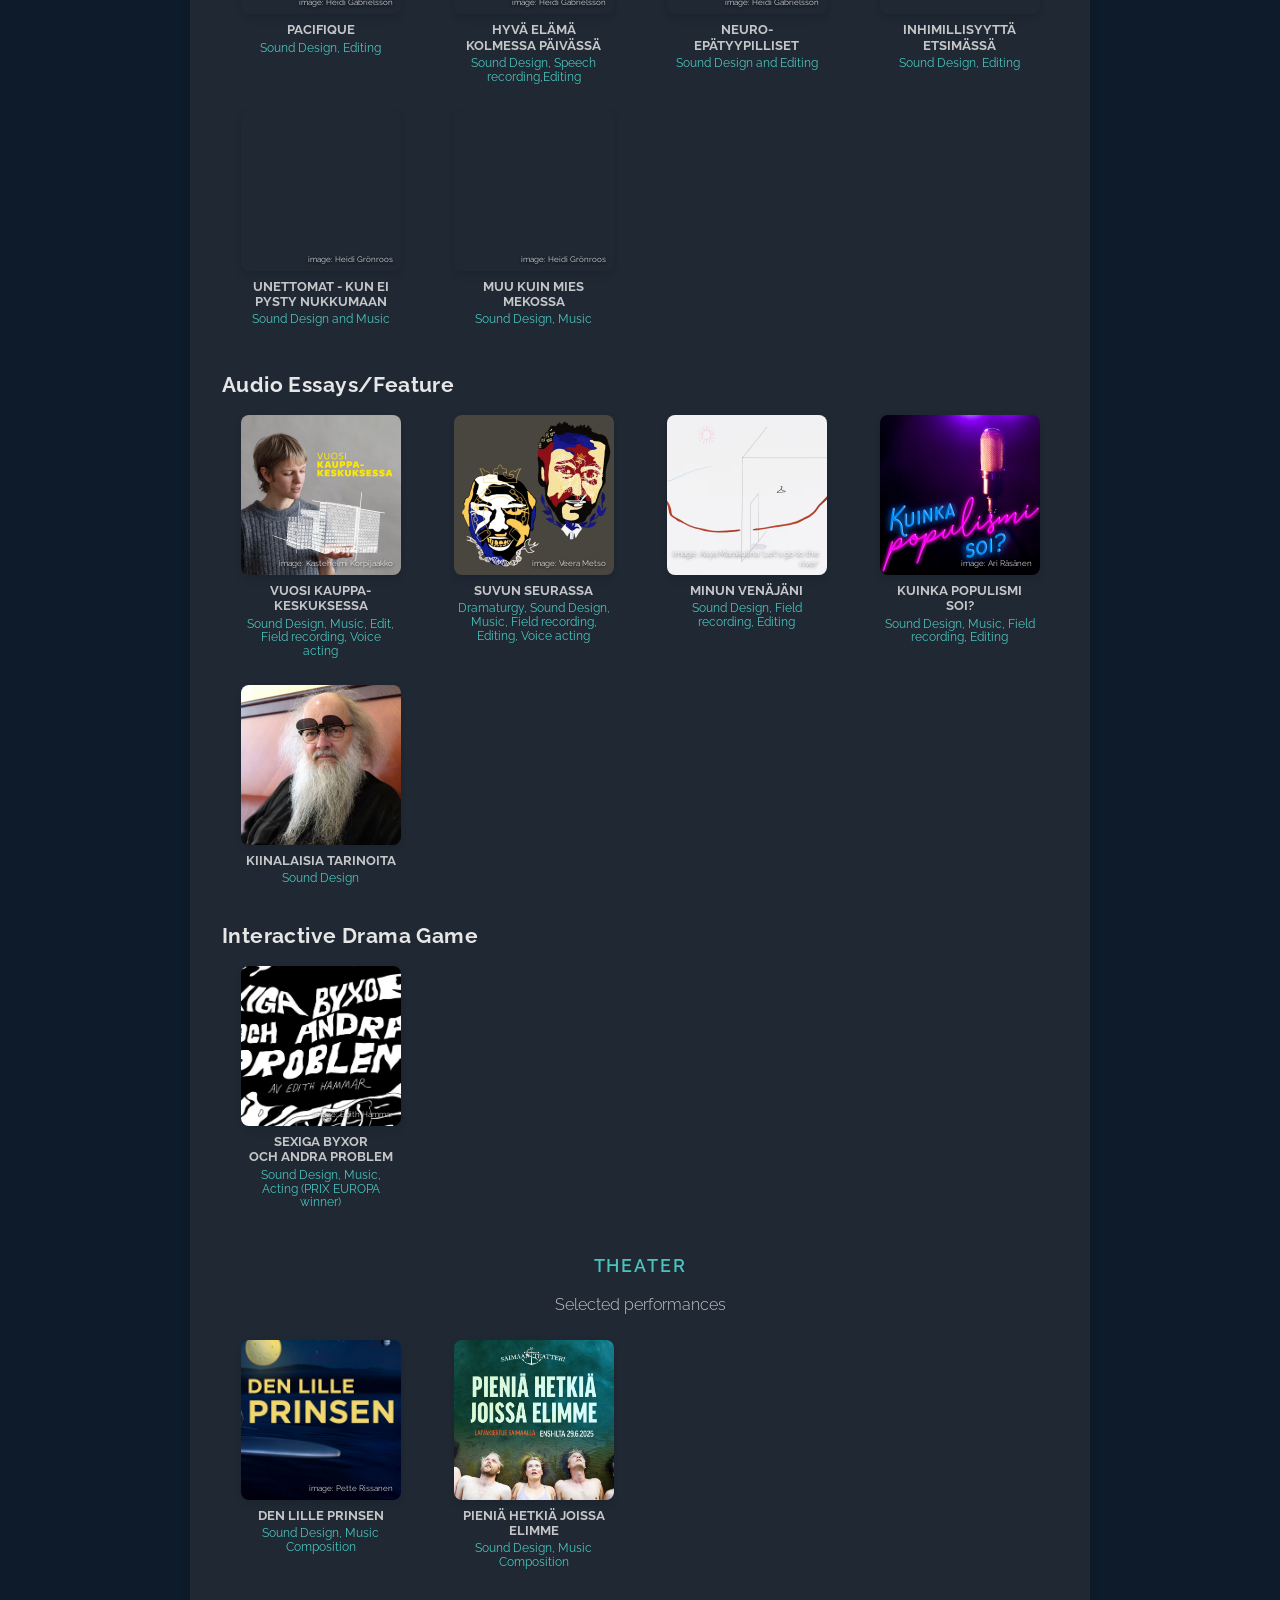
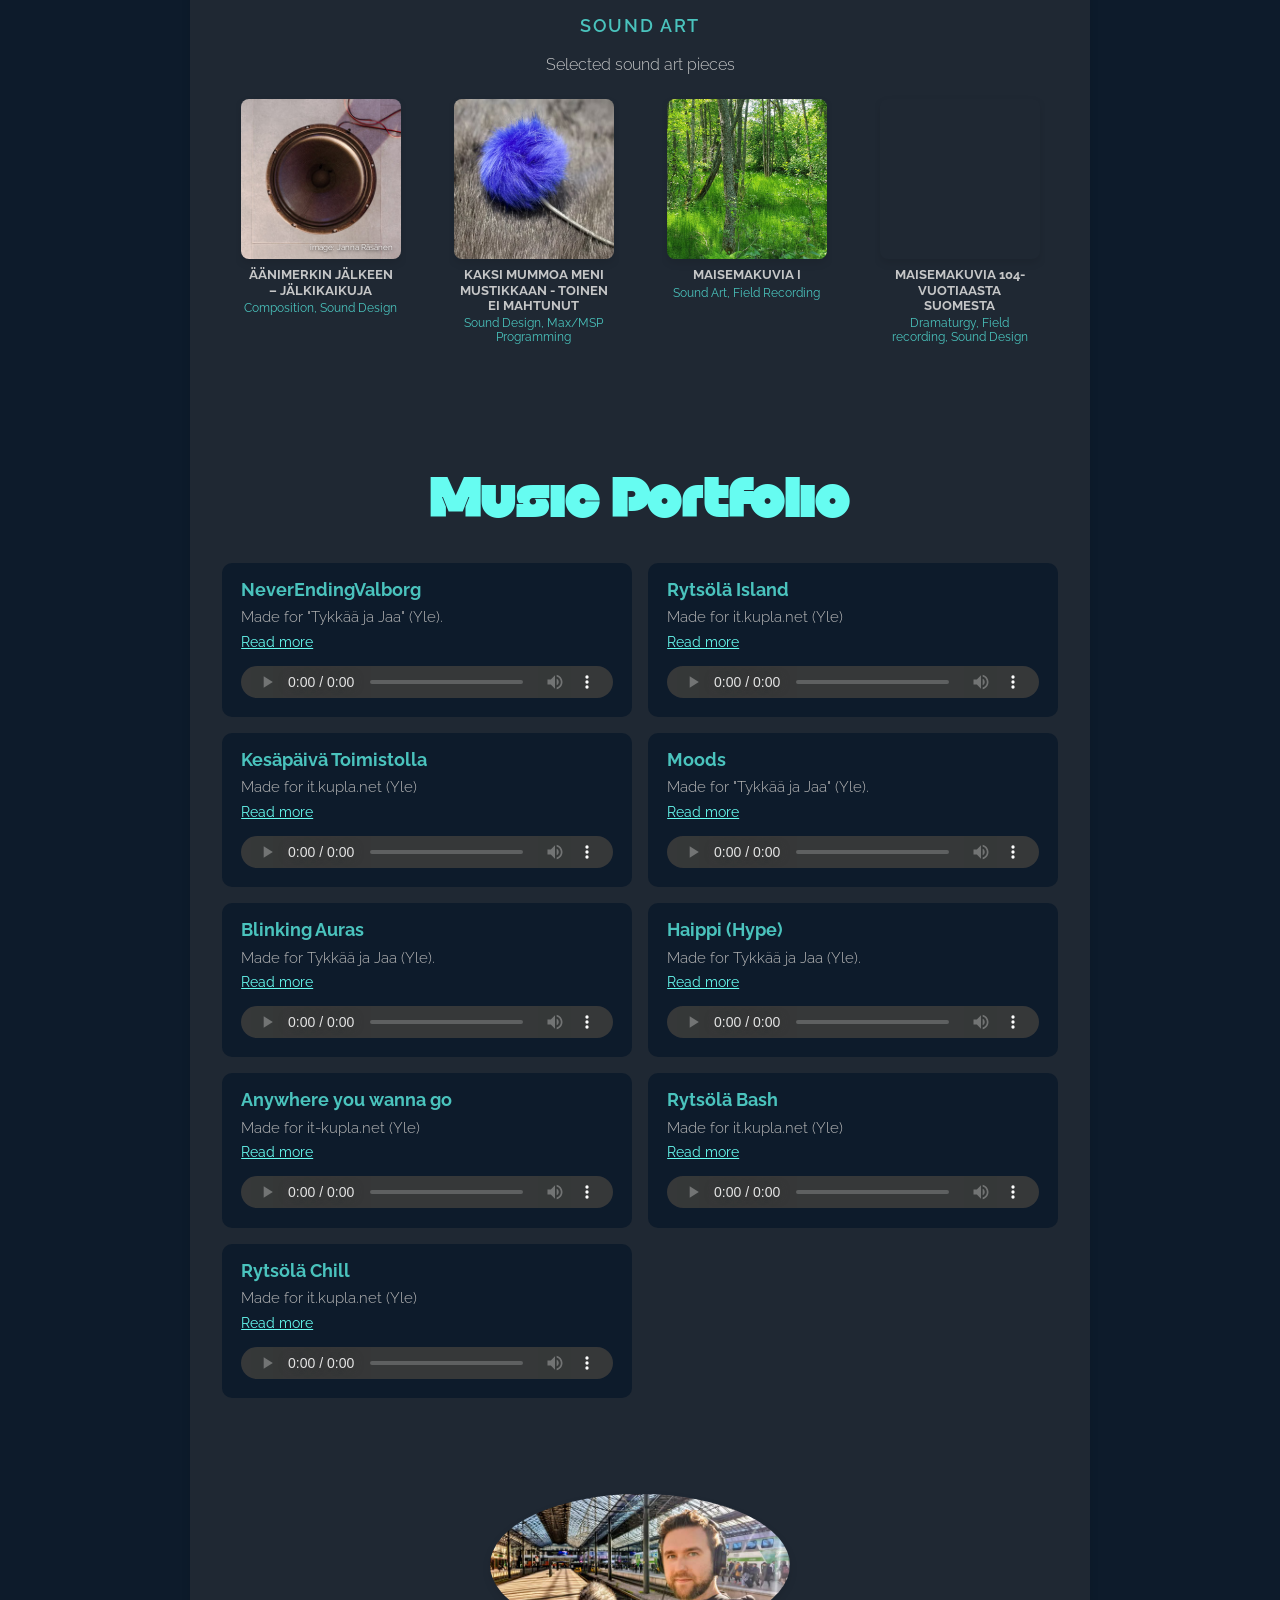
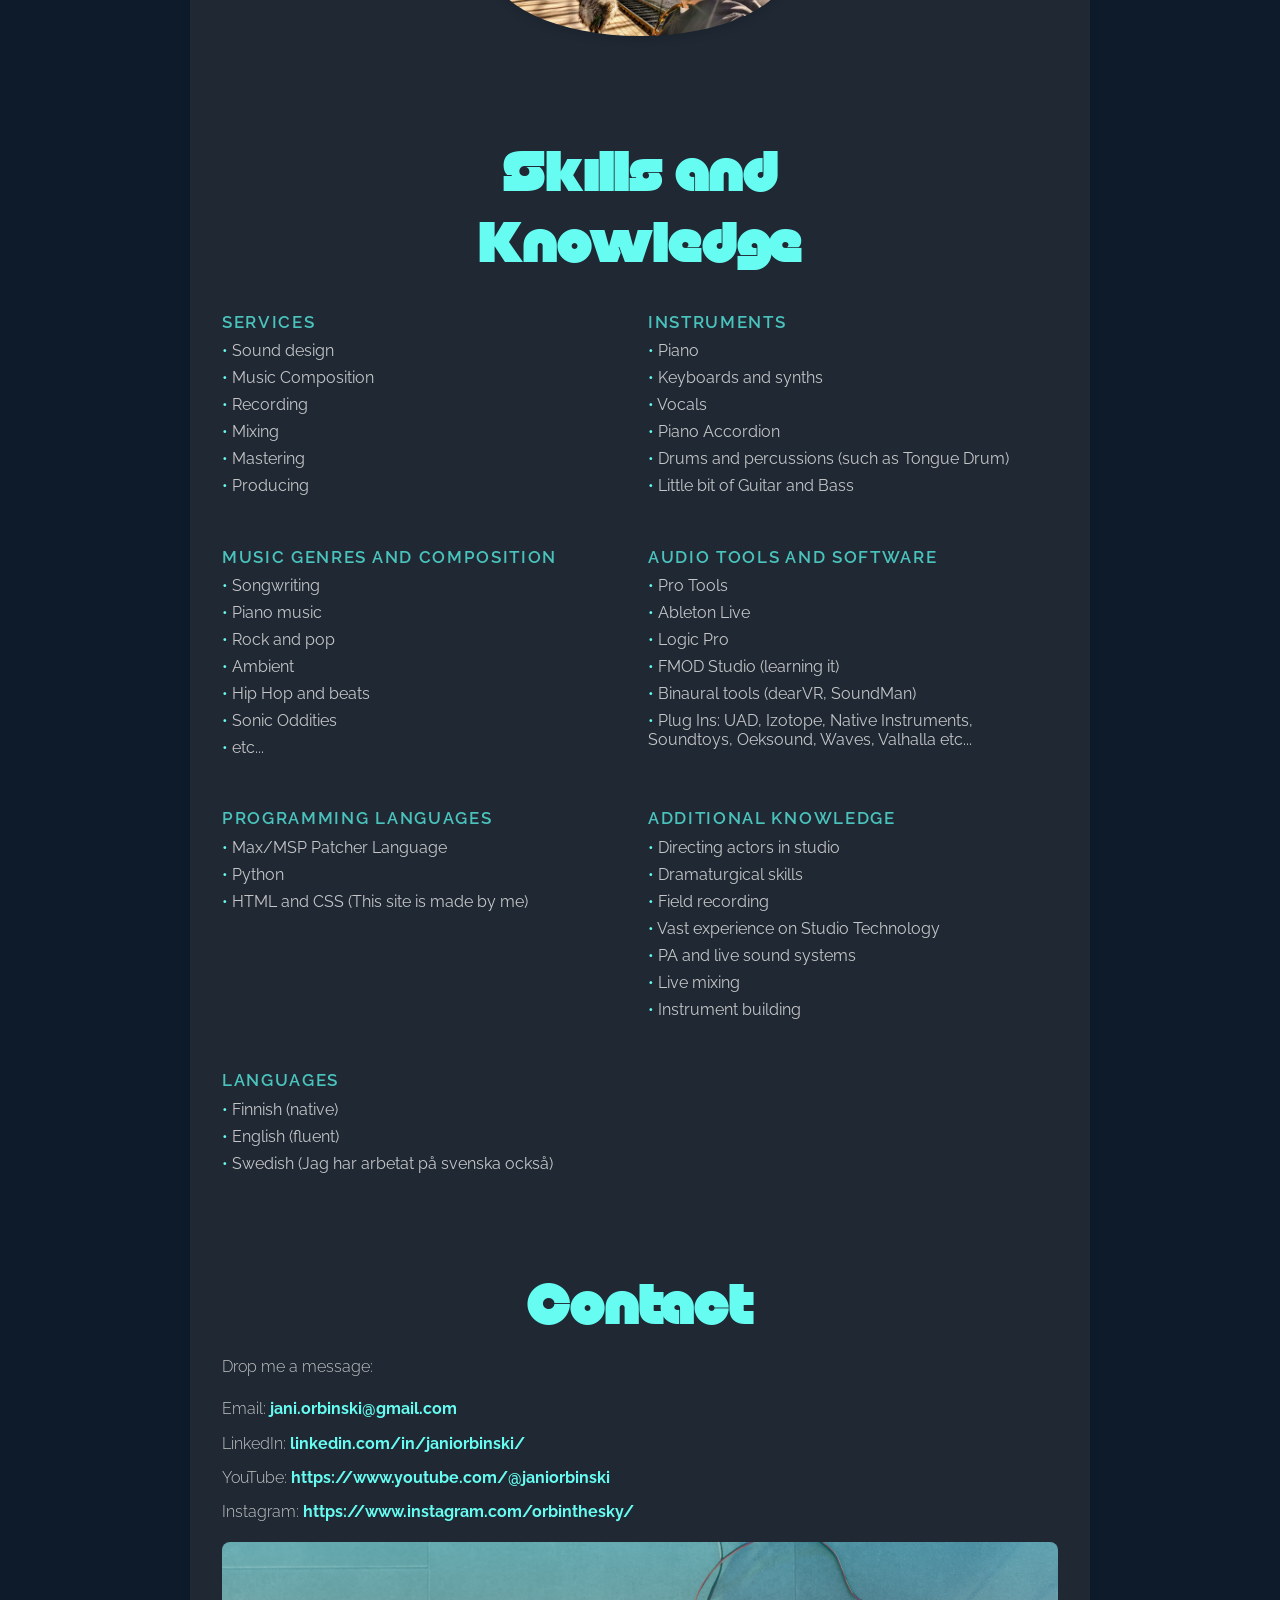
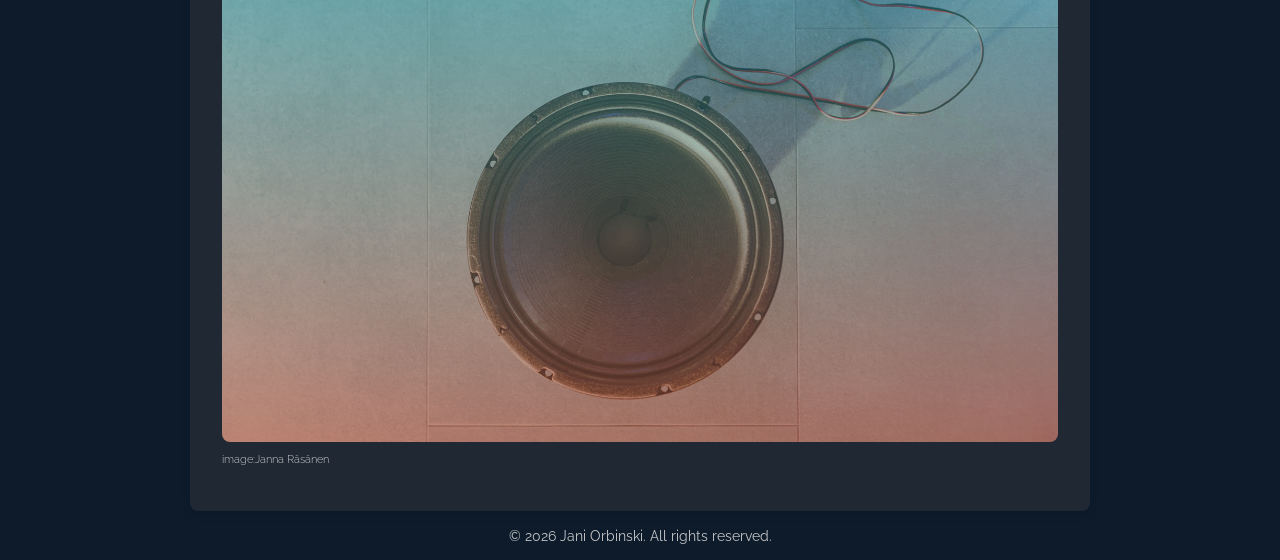
==== commit dce0da8a: "Hide the Now section for the time being The Night of the Museums piece has passed, so the Now sectio" ====
--- a/index.html
+++ b/index.html
@@ -84,8 +84,9 @@
 
     <main>
         <!-- Current and upcoming work. When the featured work is over, move it
-             into its category under Selected Work and feature the next one. -->
-        <section id="now">
+             into its category under Selected Work and feature the next one.
+             Hidden for now: remove the word "hidden" below to show it again. -->
+        <section id="now" hidden>
             <h1>Now</h1>
 
             <a class="now-feature" href="aanimerkin-jalkeen.html">
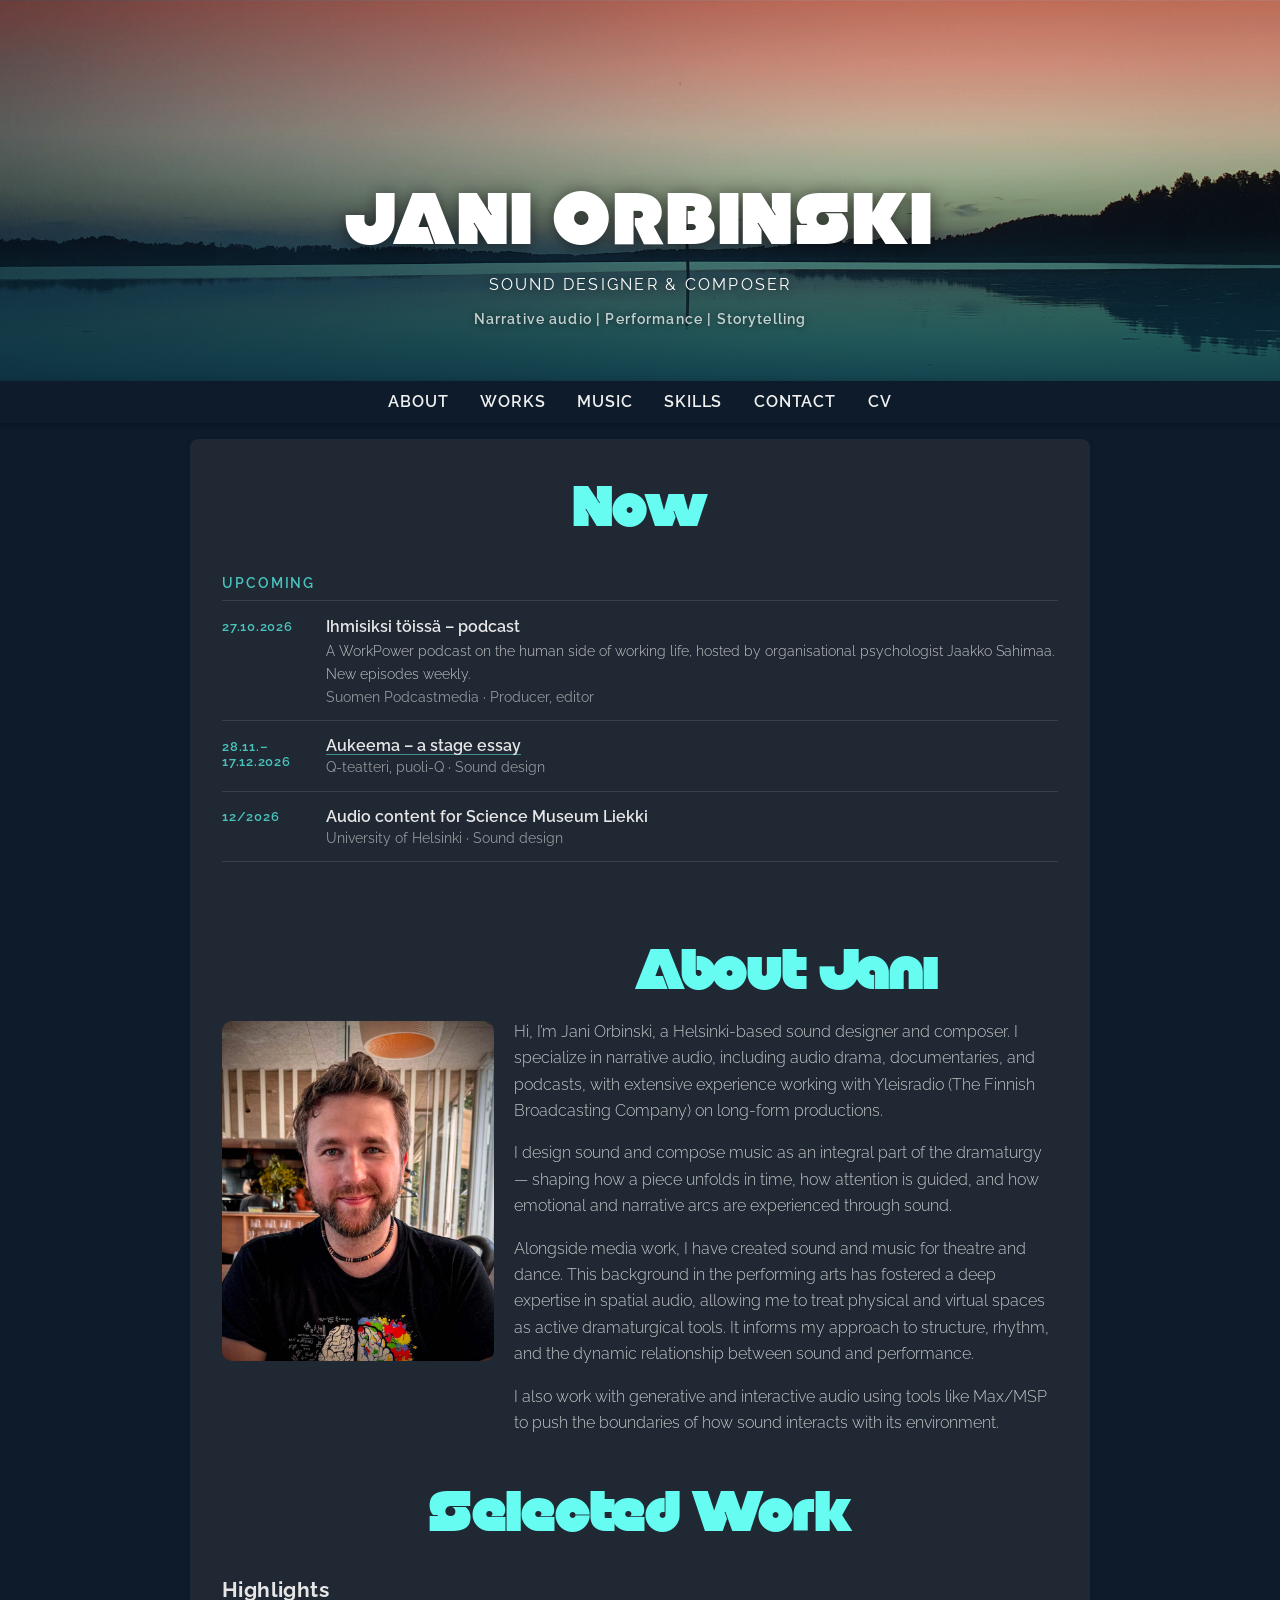
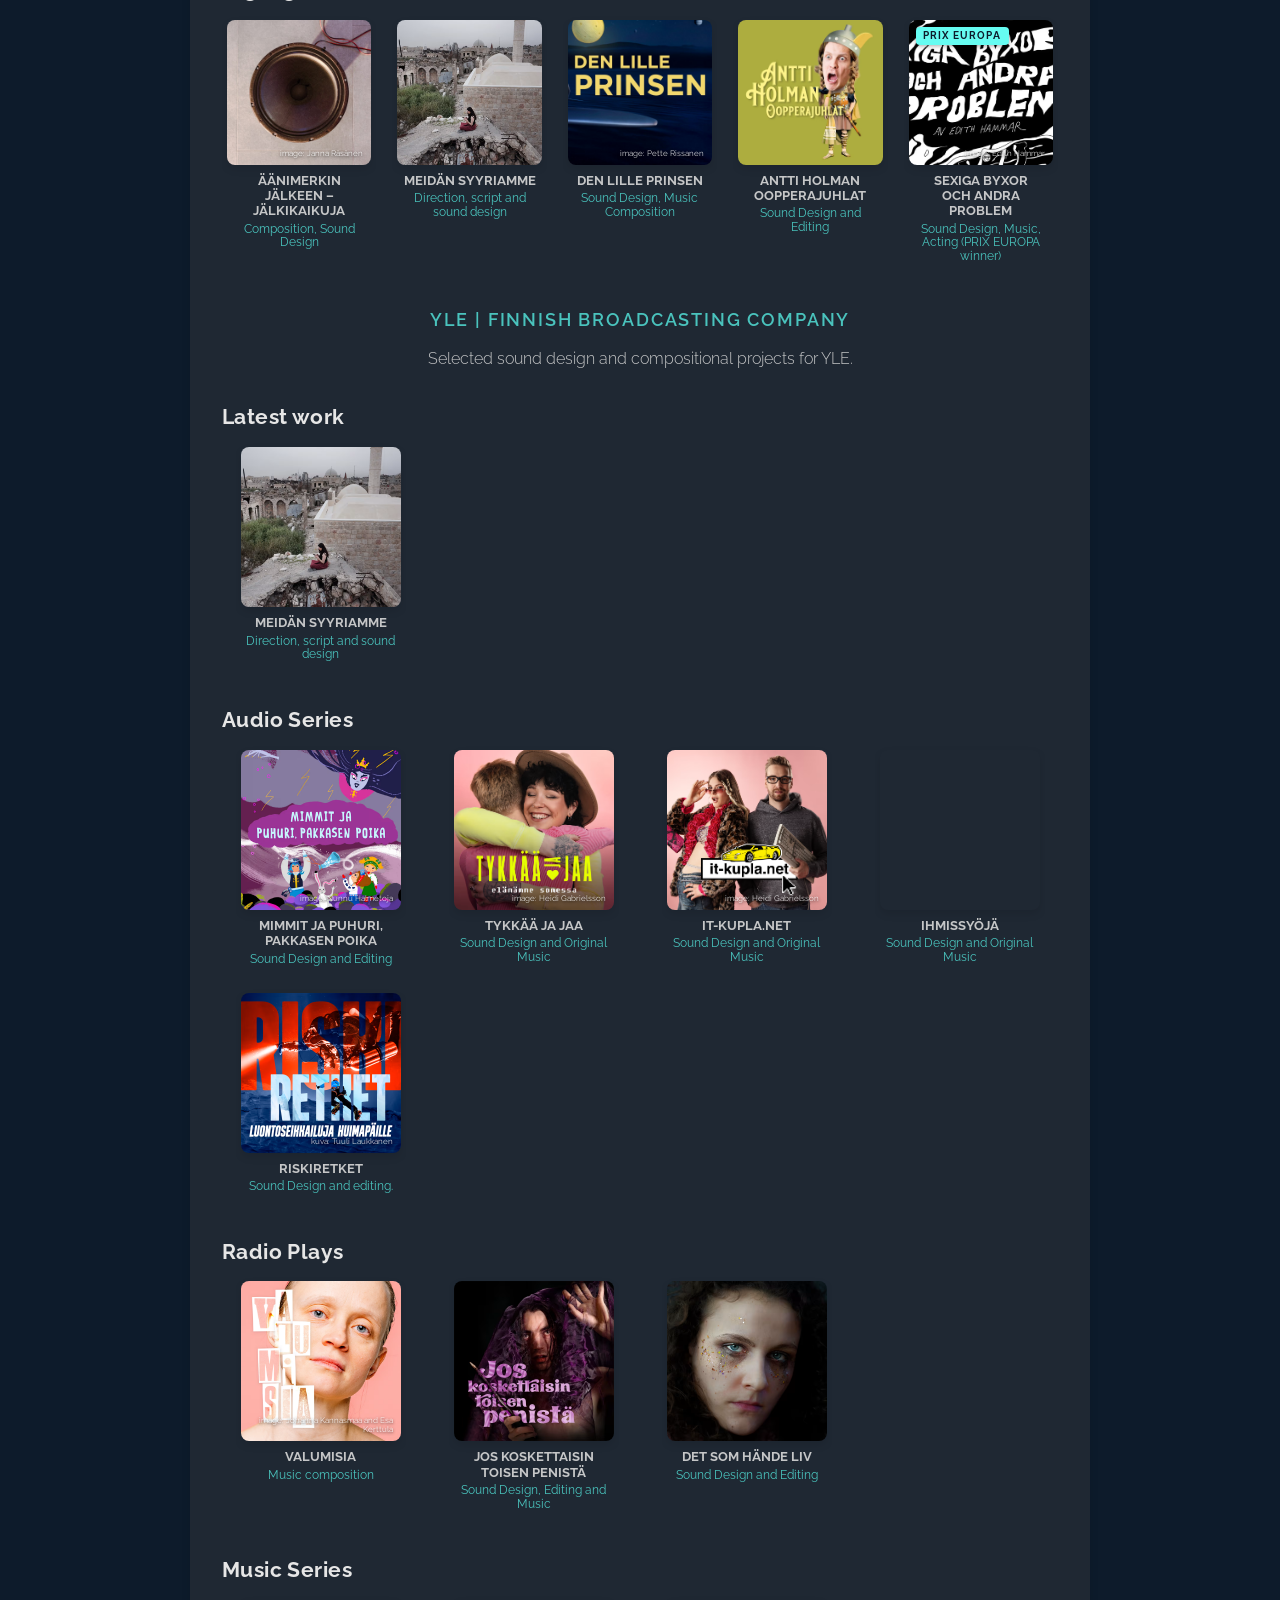
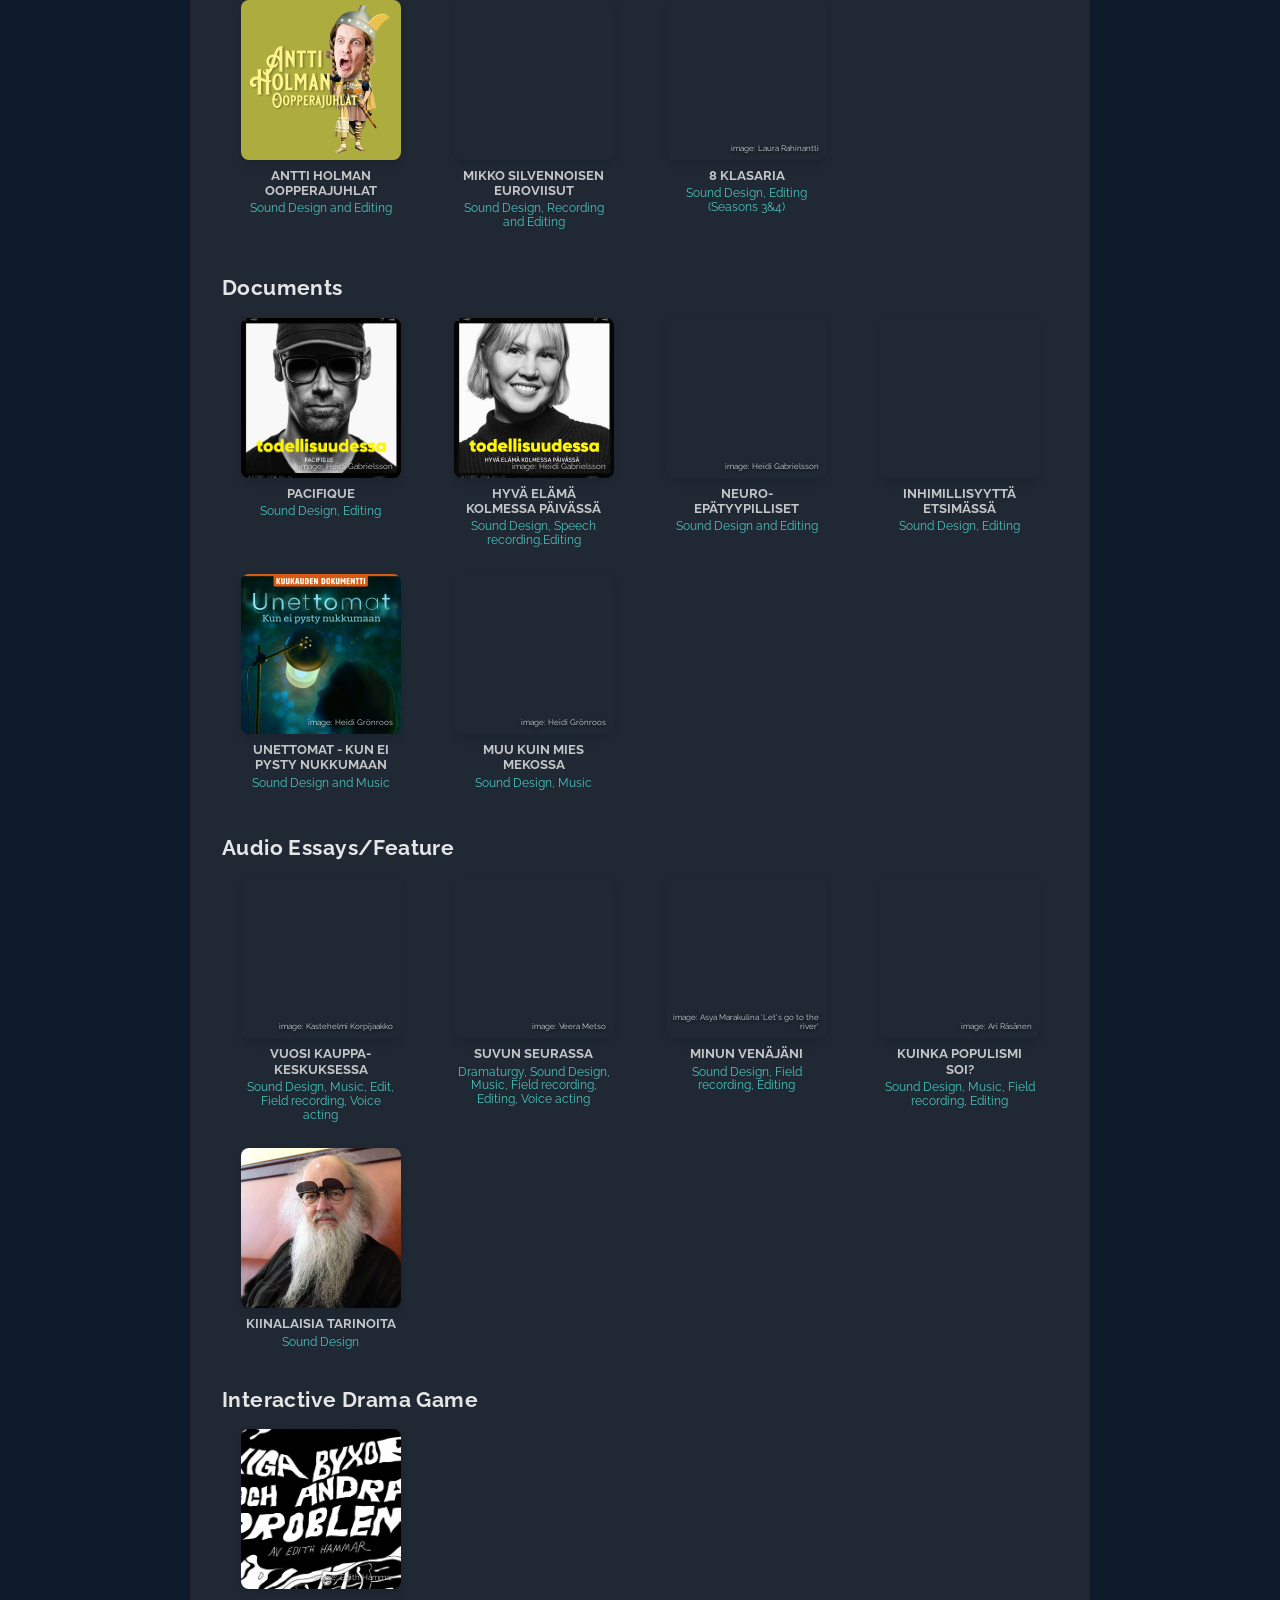
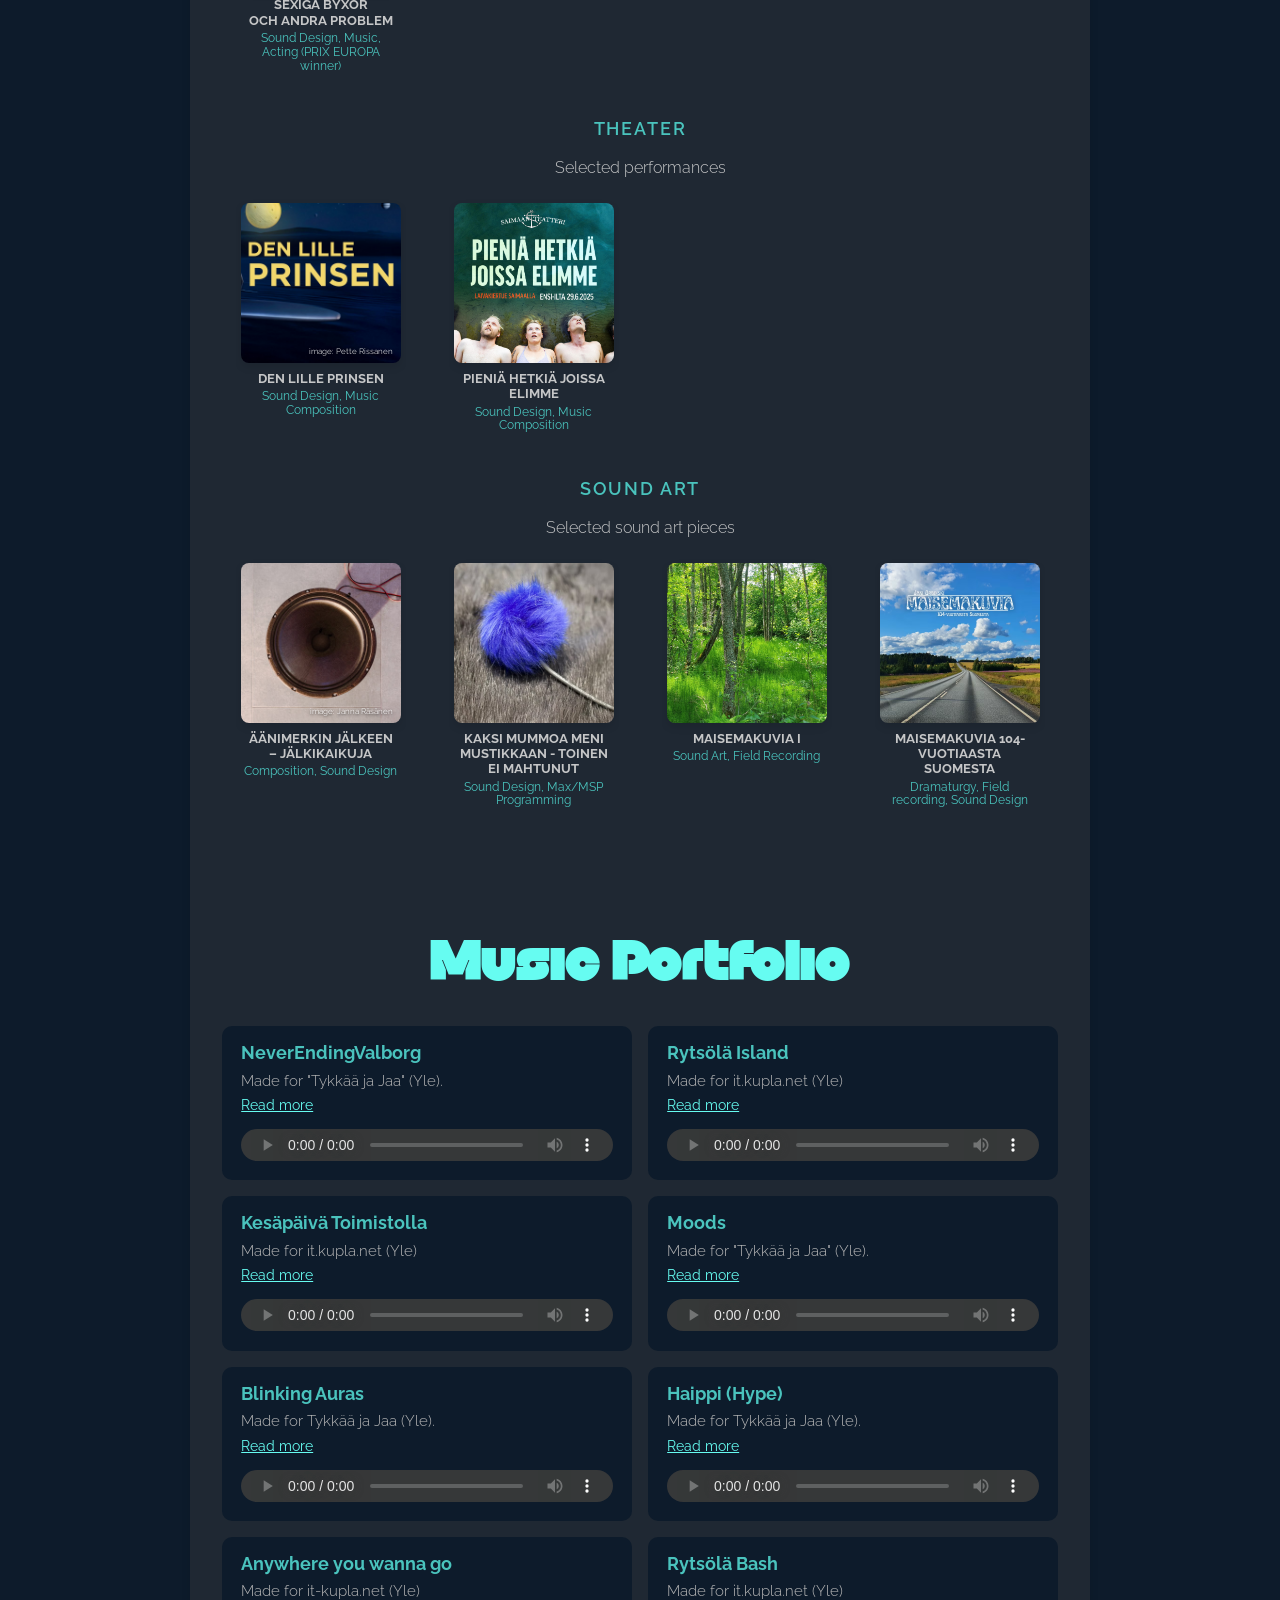
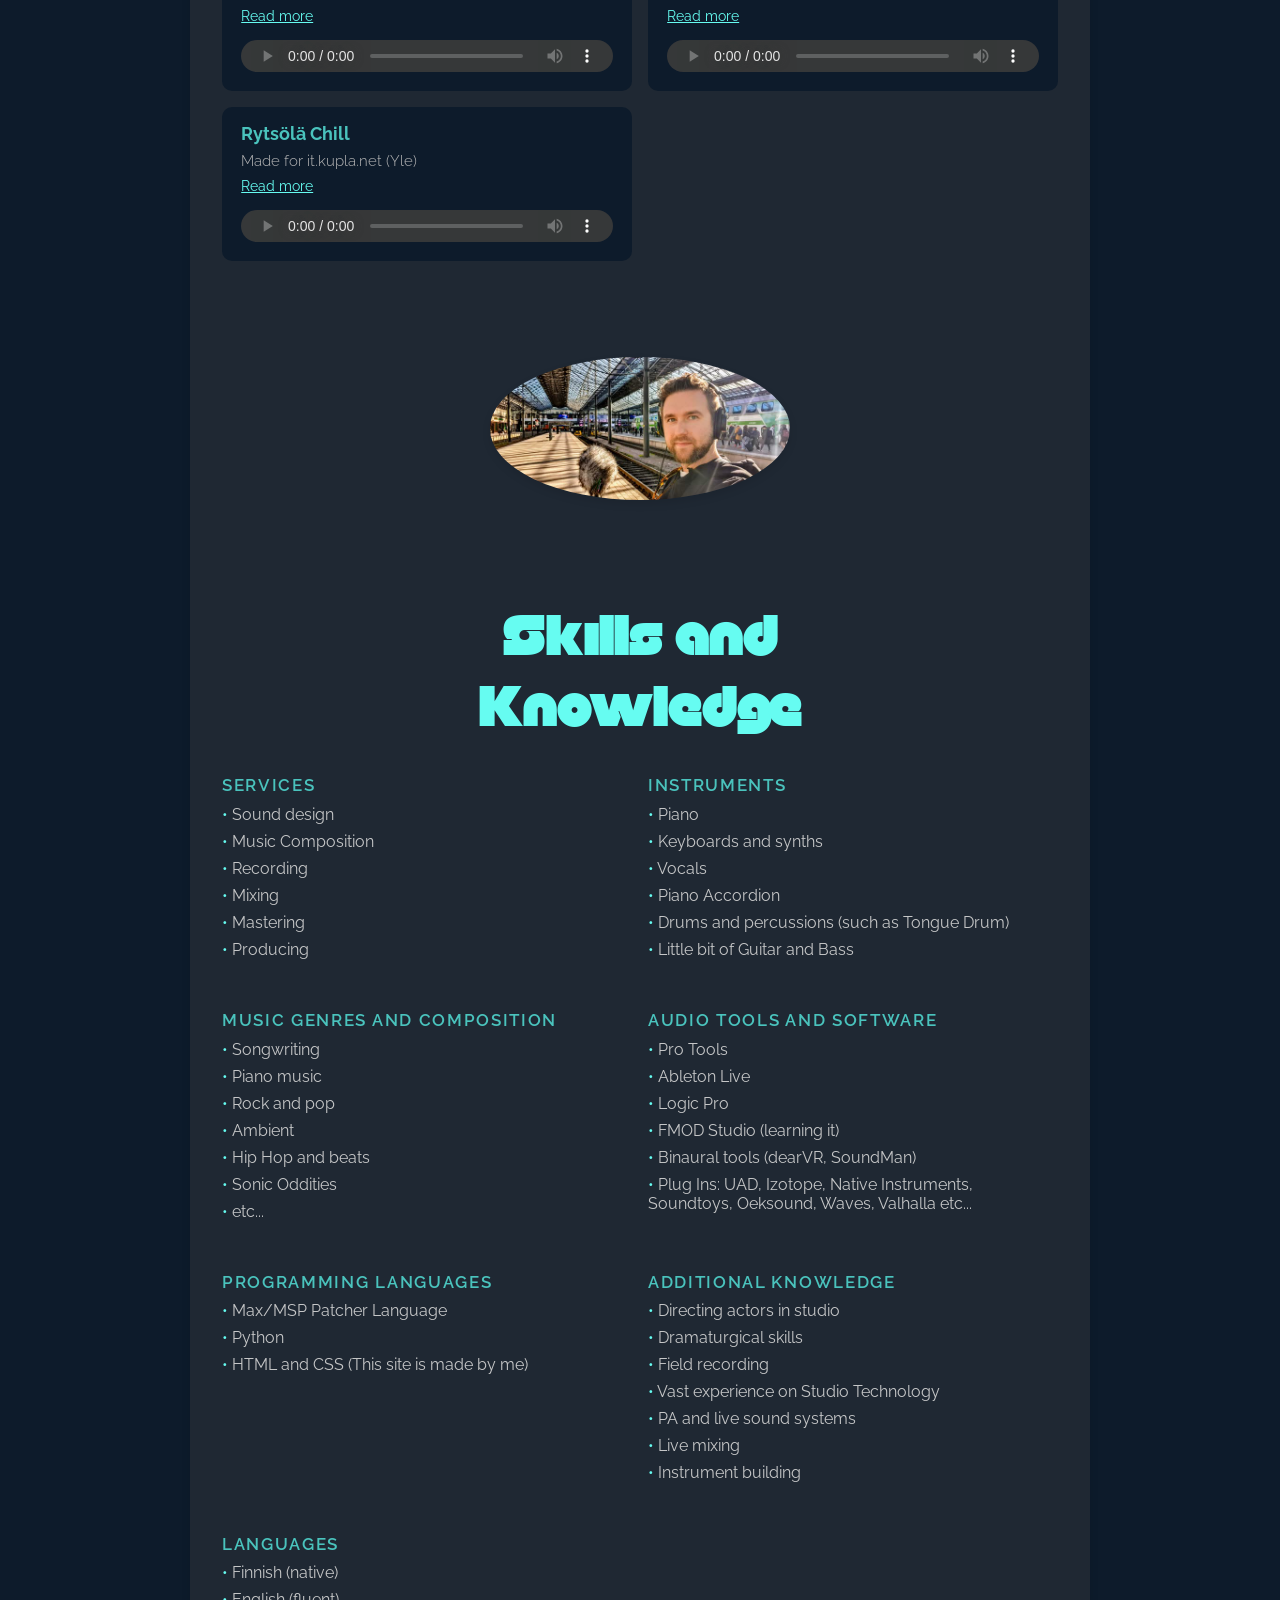
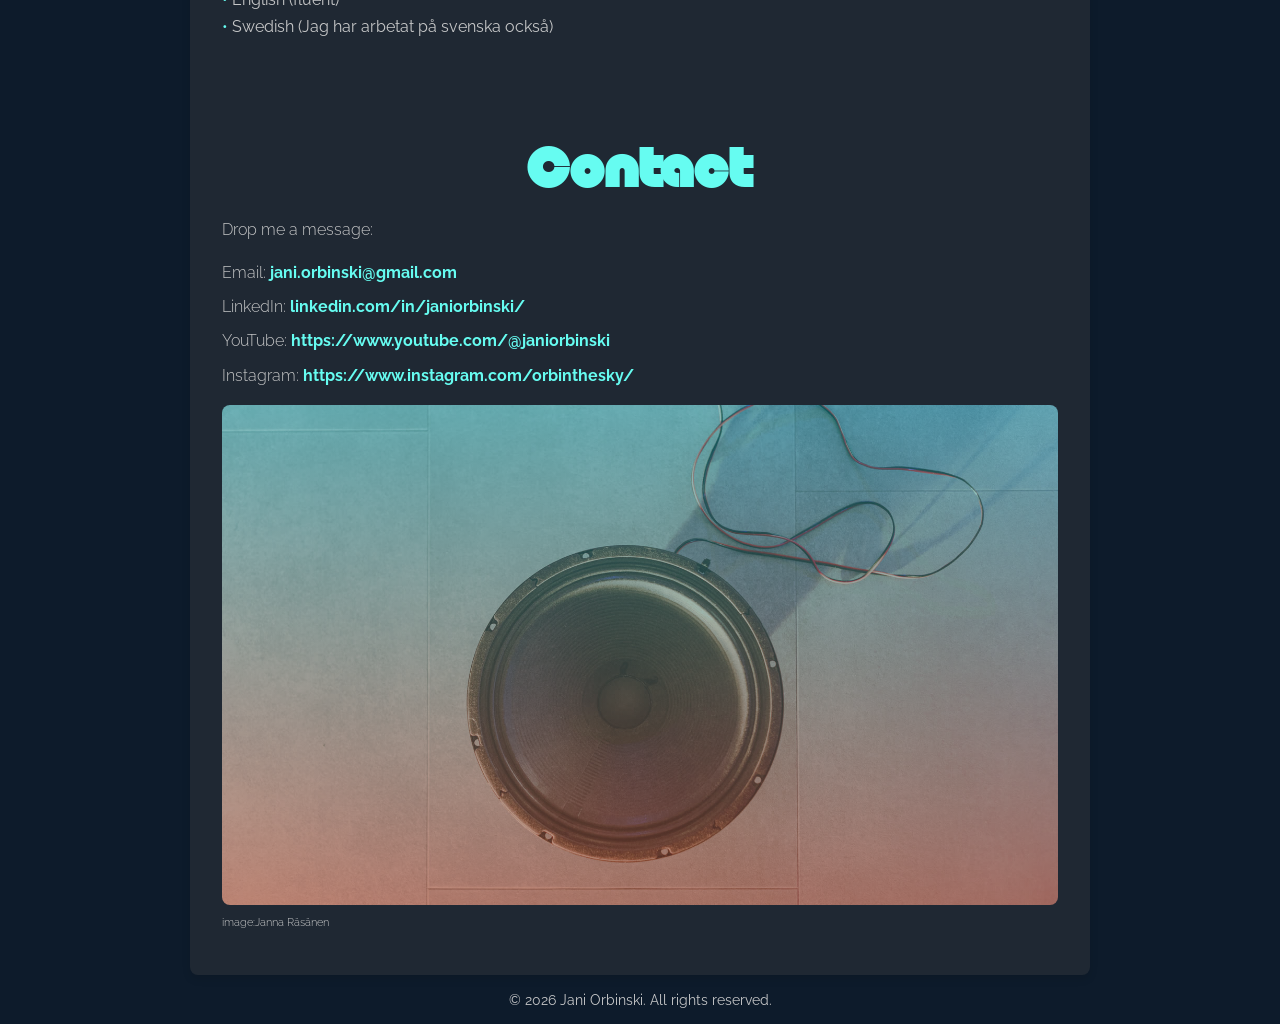
==== commit f0ea037a: "Show the Now section again with only the Upcoming list Instead of hiding the whole section, hide jus" ====
--- a/index.html
+++ b/index.html
@@ -84,12 +84,13 @@
 
     <main>
         <!-- Current and upcoming work. When the featured work is over, move it
-             into its category under Selected Work and feature the next one.
-             Hidden for now: remove the word "hidden" below to show it again. -->
-        <section id="now" hidden>
+             into its category under Selected Work and feature the next one. -->
+        <section id="now">
             <h1>Now</h1>
 
-            <a class="now-feature" href="aanimerkin-jalkeen.html">
+            <!-- Featured work, hidden while there is none: update the card and
+                 remove the word "hidden" to show it. -->
+            <a class="now-feature" href="aanimerkin-jalkeen.html" hidden>
                 <p class="now-label">New sound work · 23.10.2026</p>
                 <h2>Äänimerkin jälkeen – jälkikaikuja</h2>
                 <p class="now-meta">Night of the Museums · The Stone Sacristy, Mikkeli</p>
--- a/styles.css
+++ b/styles.css
@@ -1027,6 +1027,11 @@
   transform: translateY(-2px);
 }
 
+/* display: block above would otherwise override the hidden attribute */
+.now-feature[hidden] {
+  display: none;
+}
+
 .now-feature .now-label {
   font-size: 0.75rem;
   font-weight: 600;
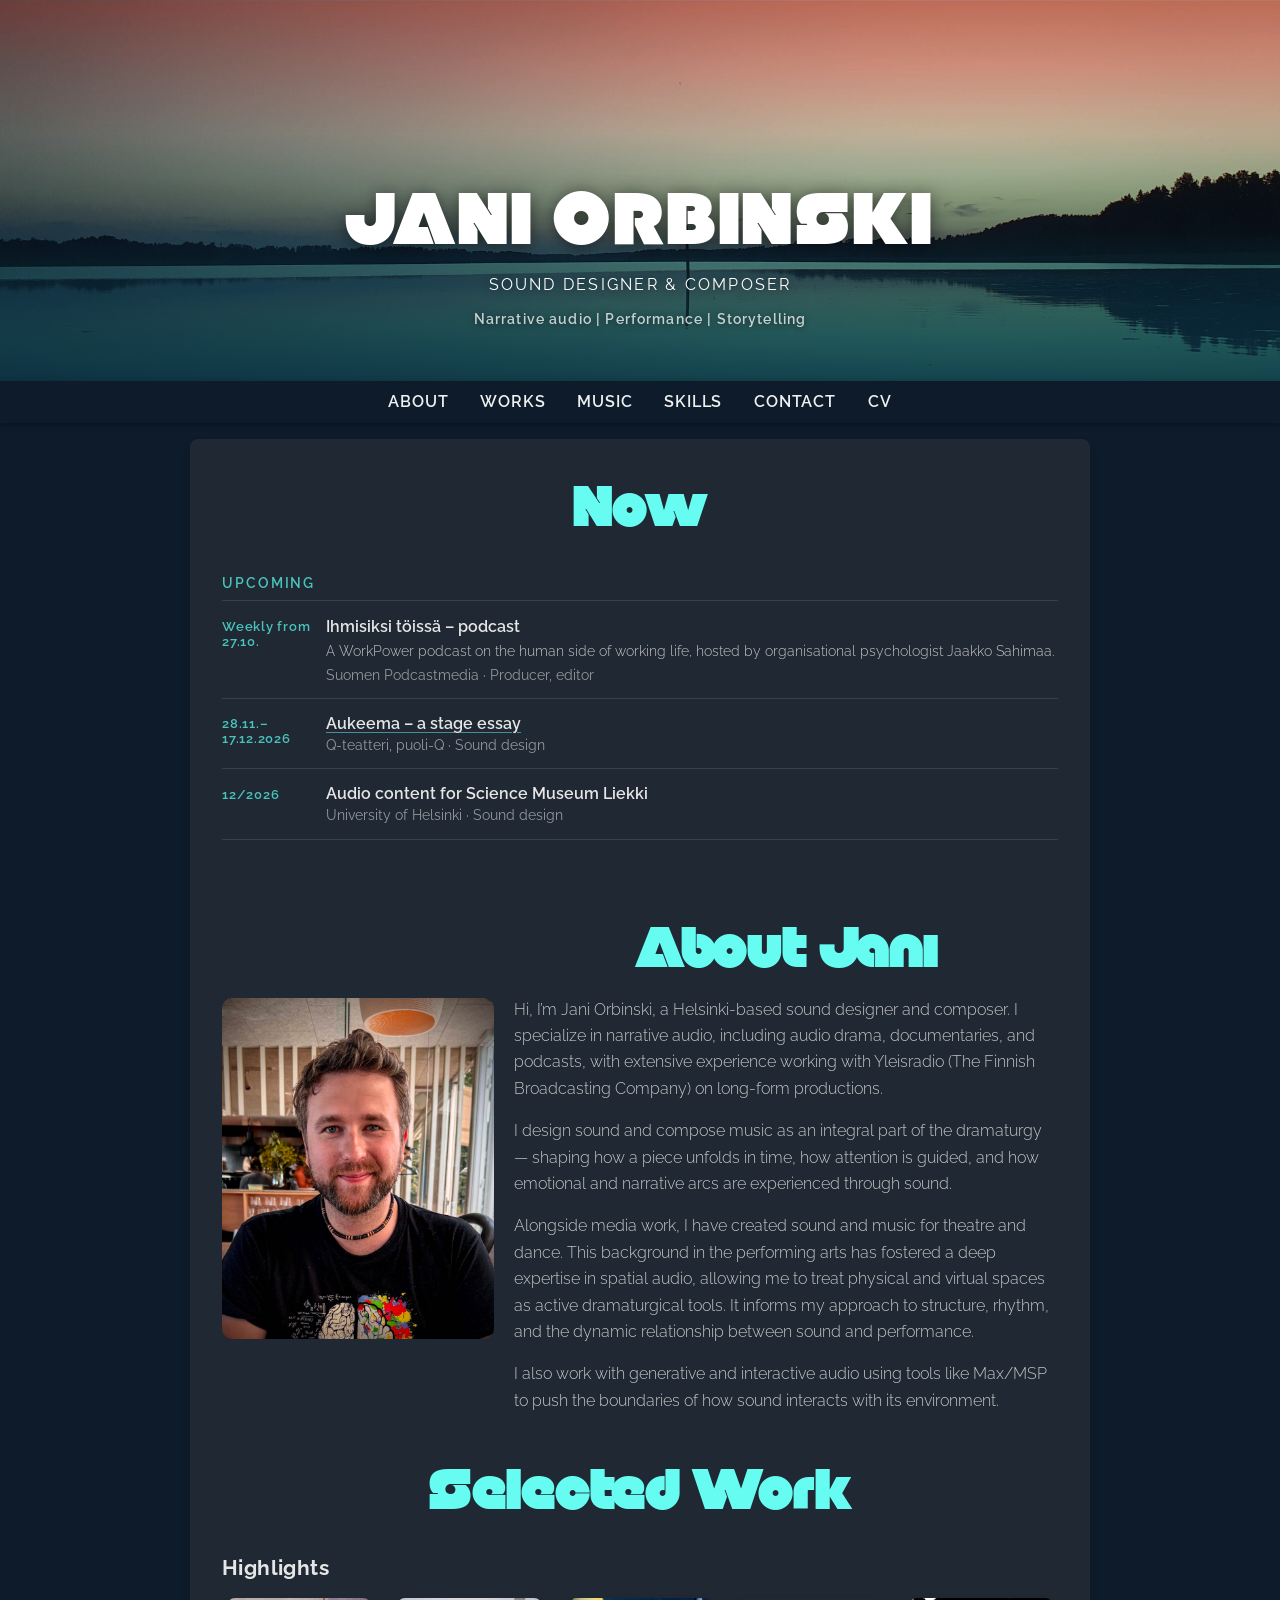
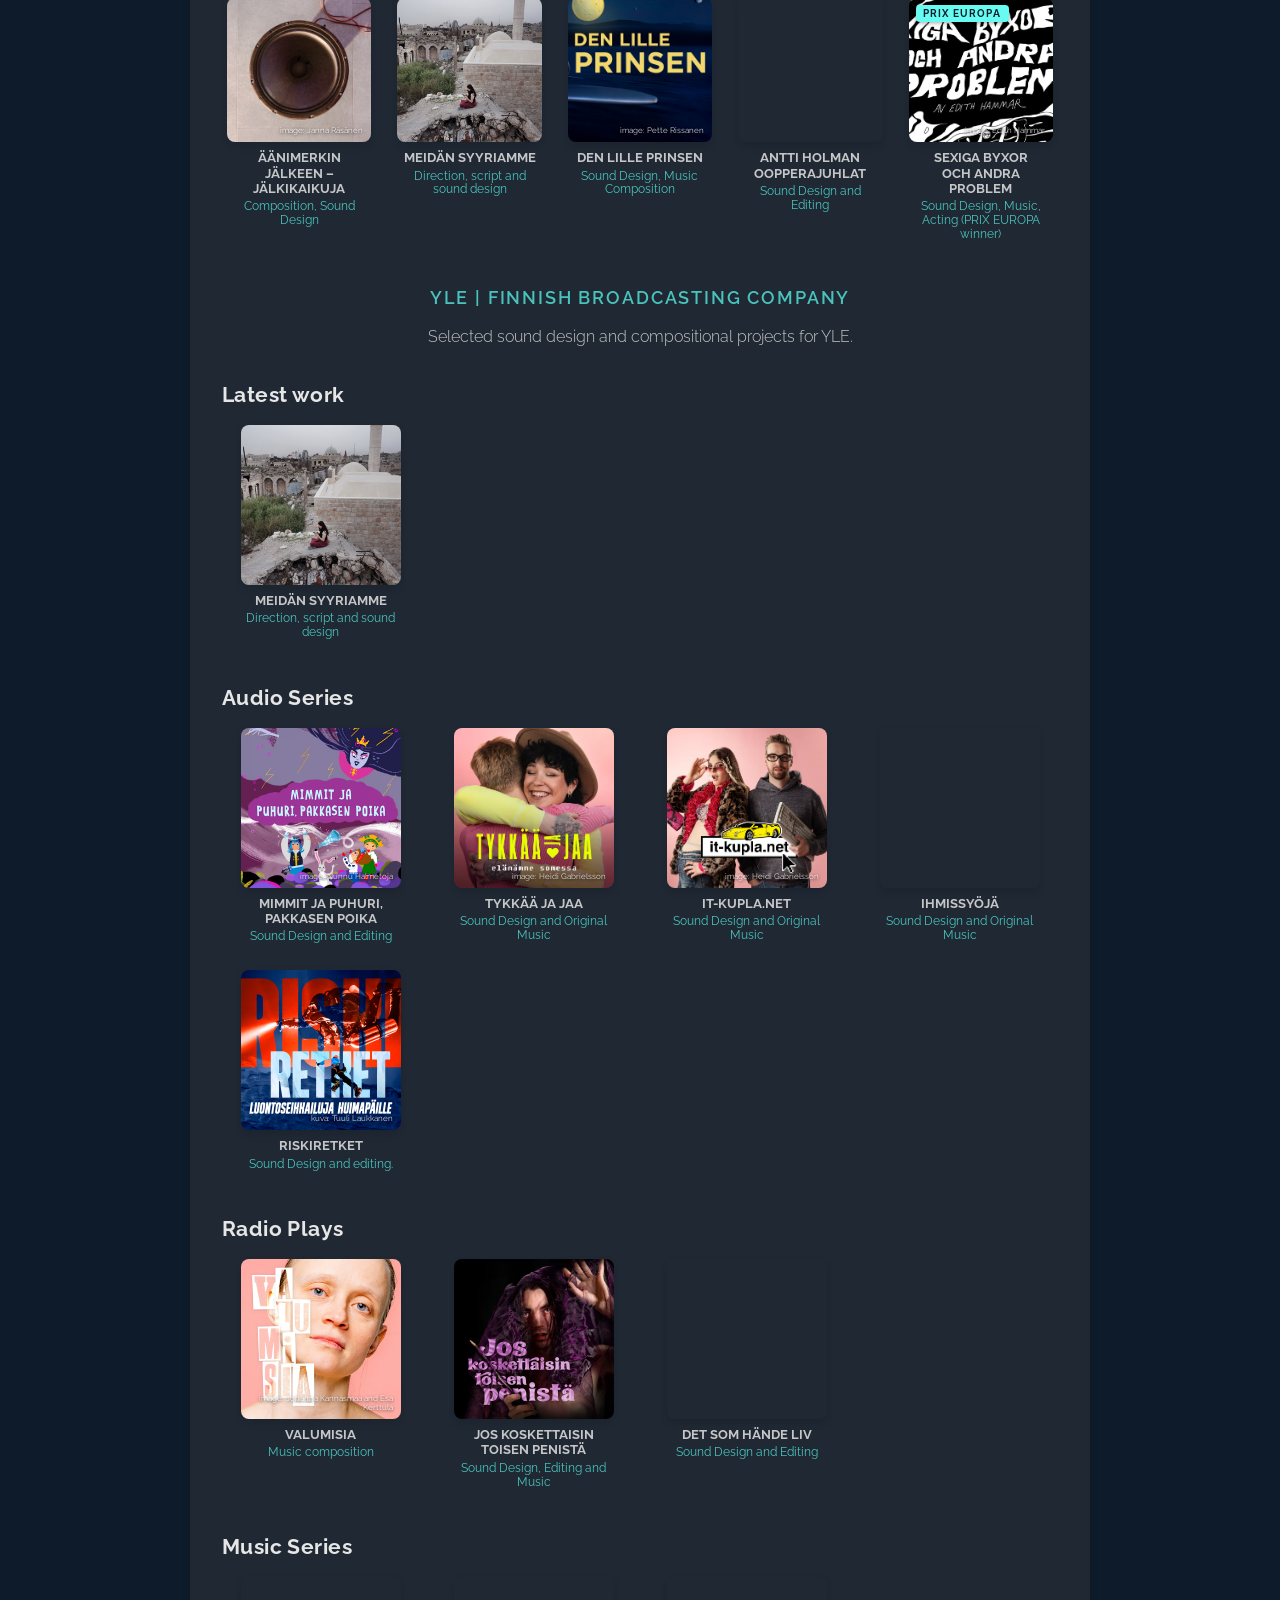
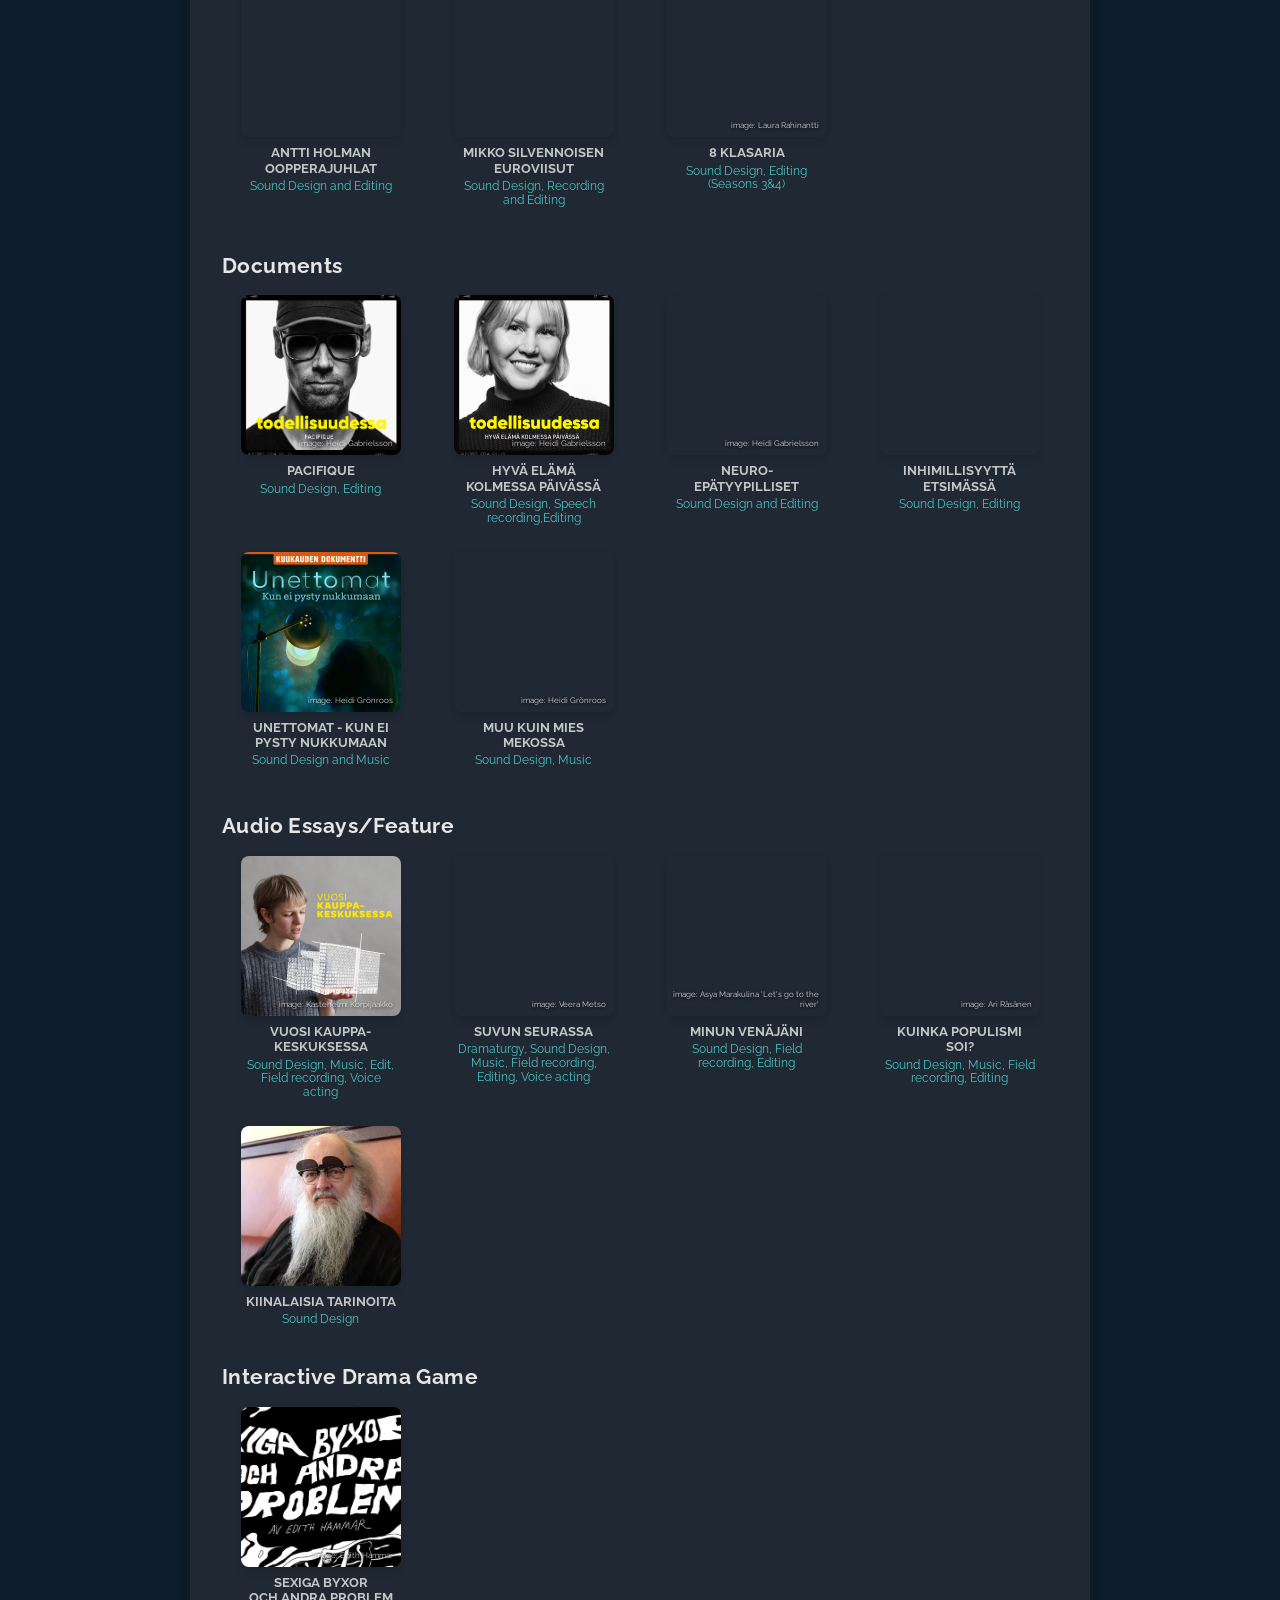
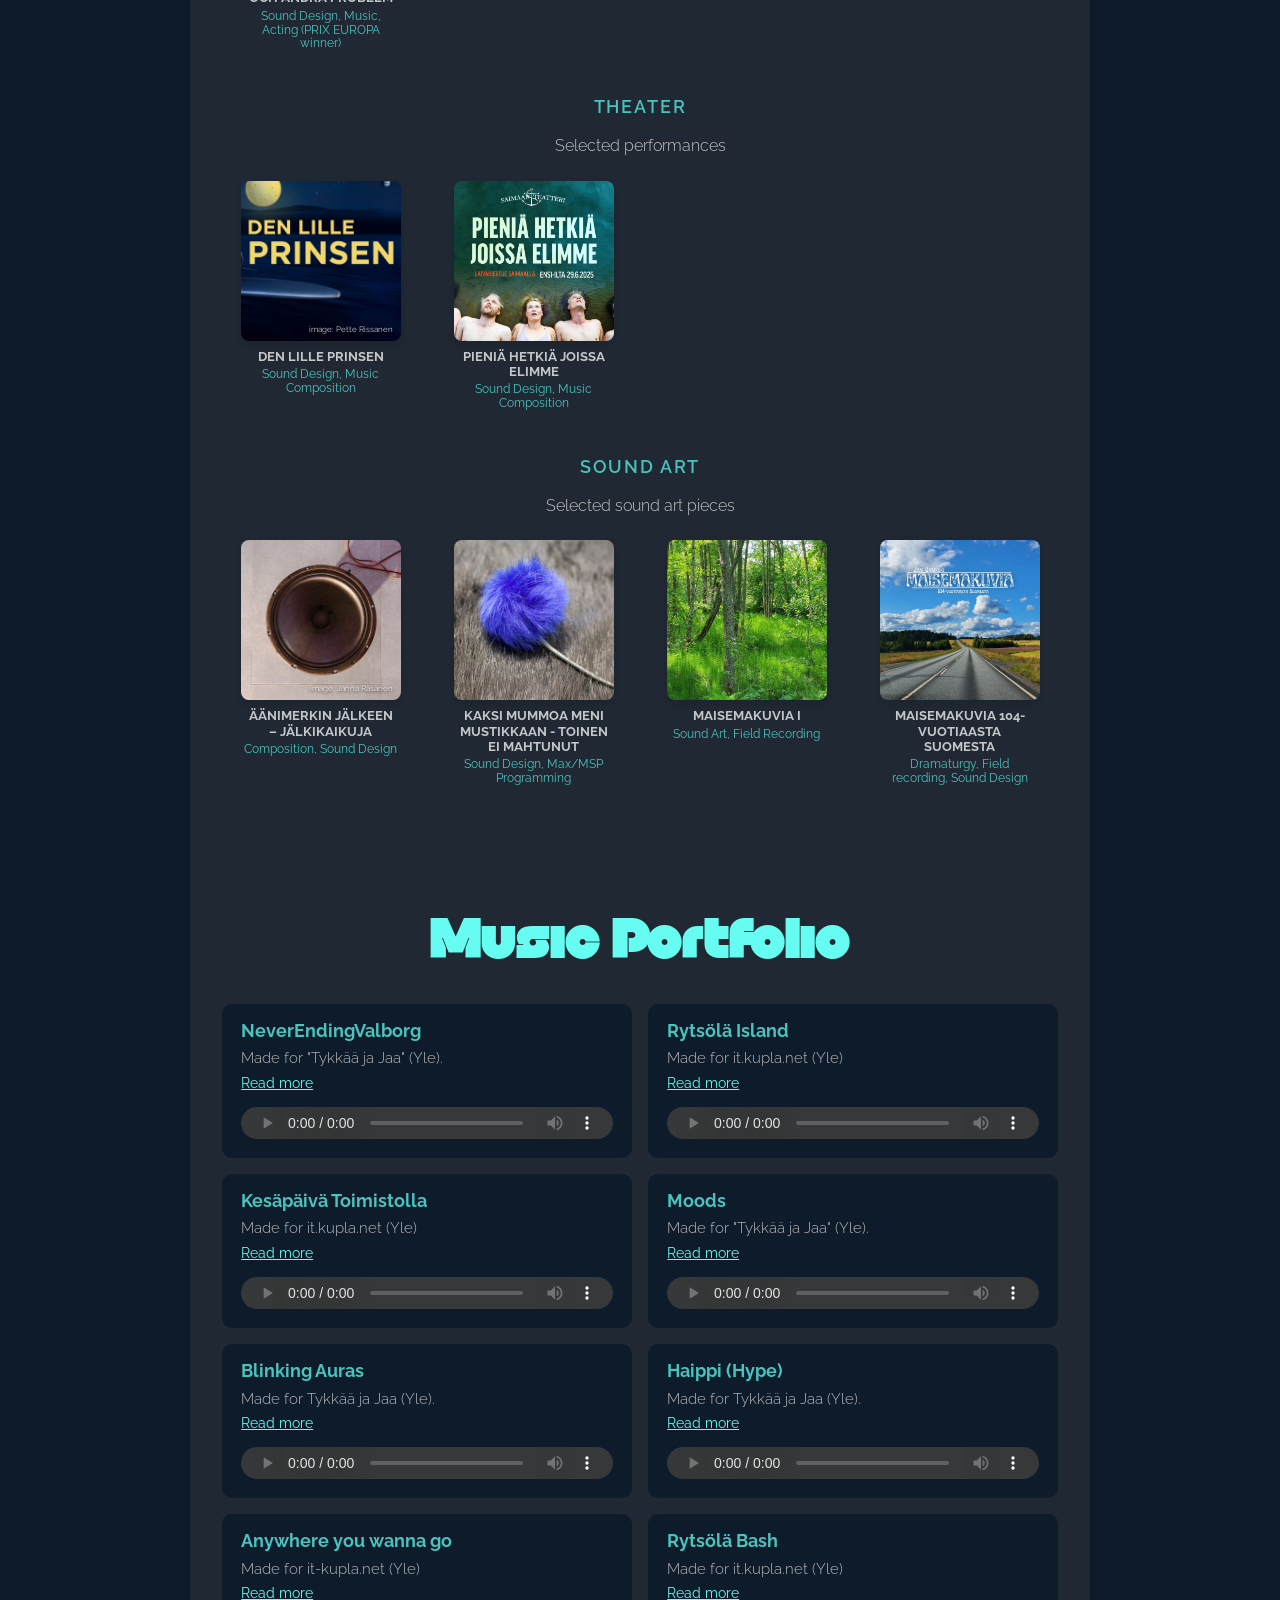
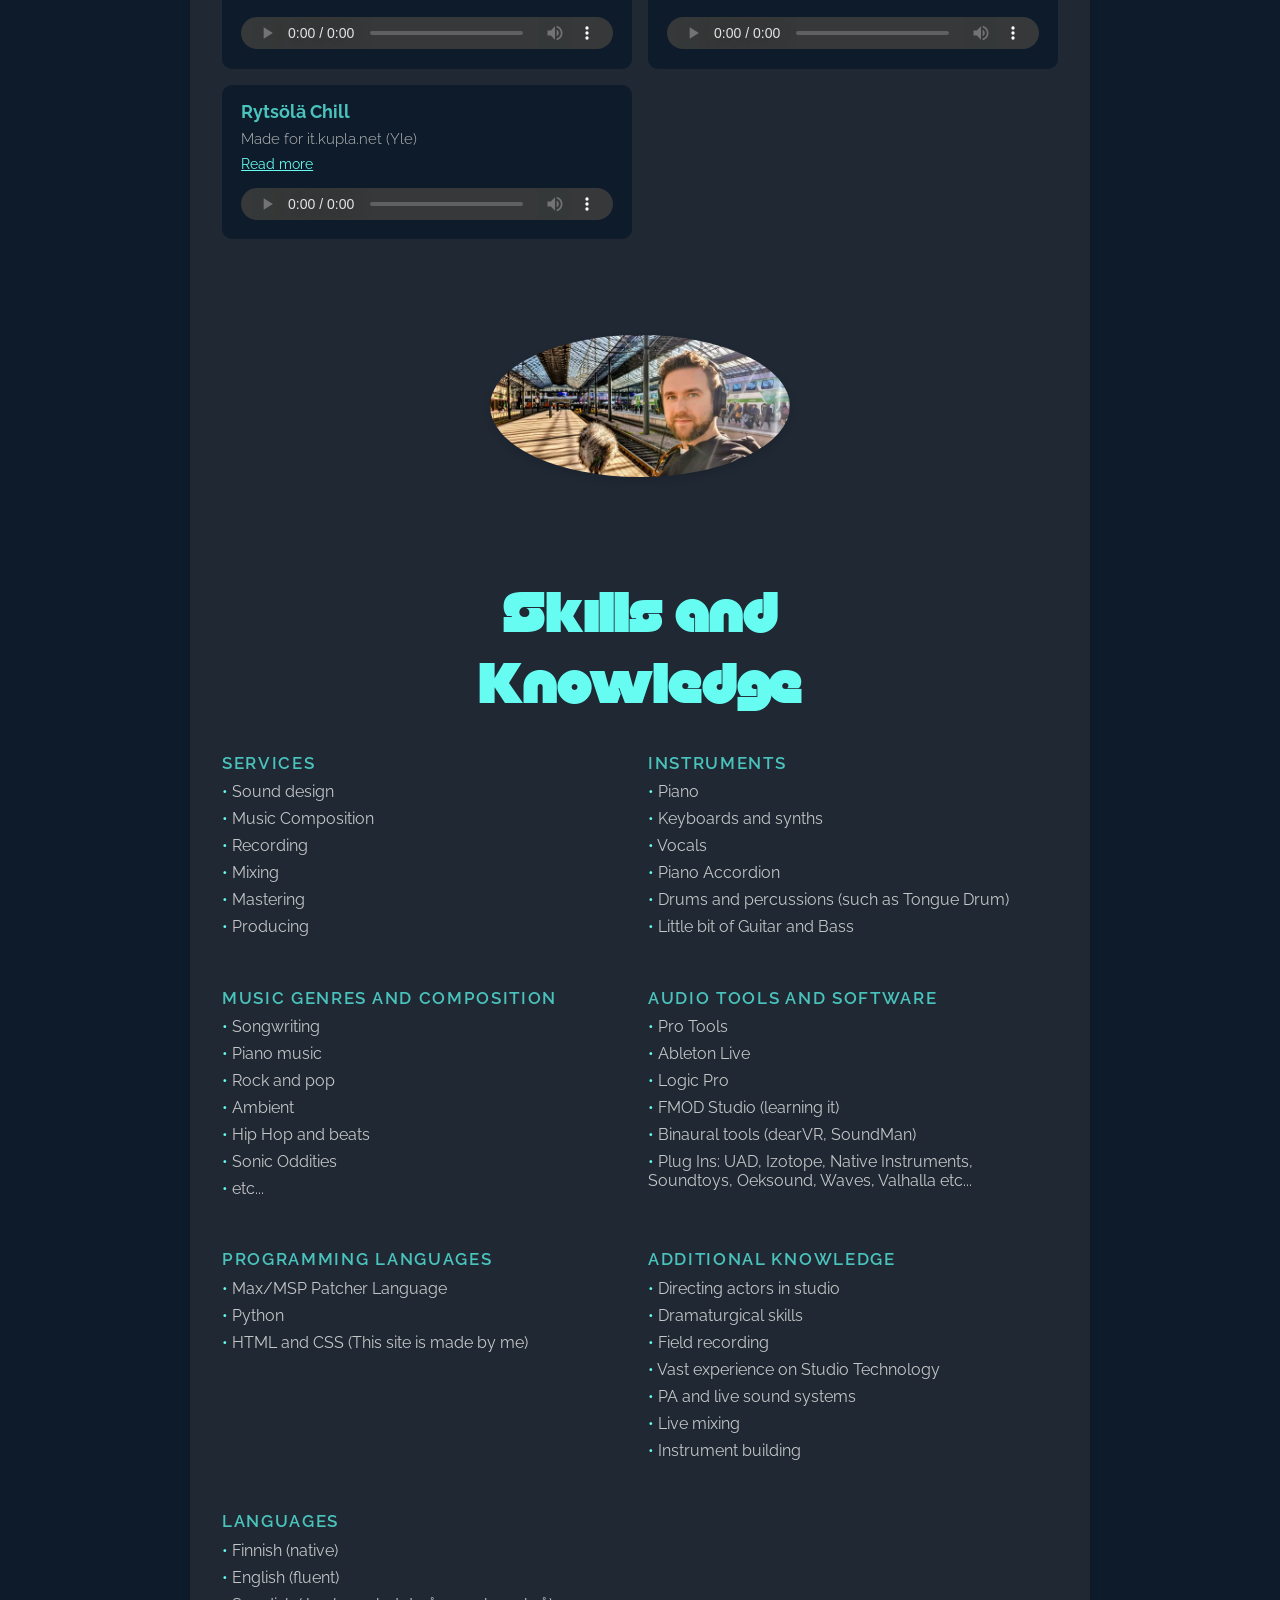
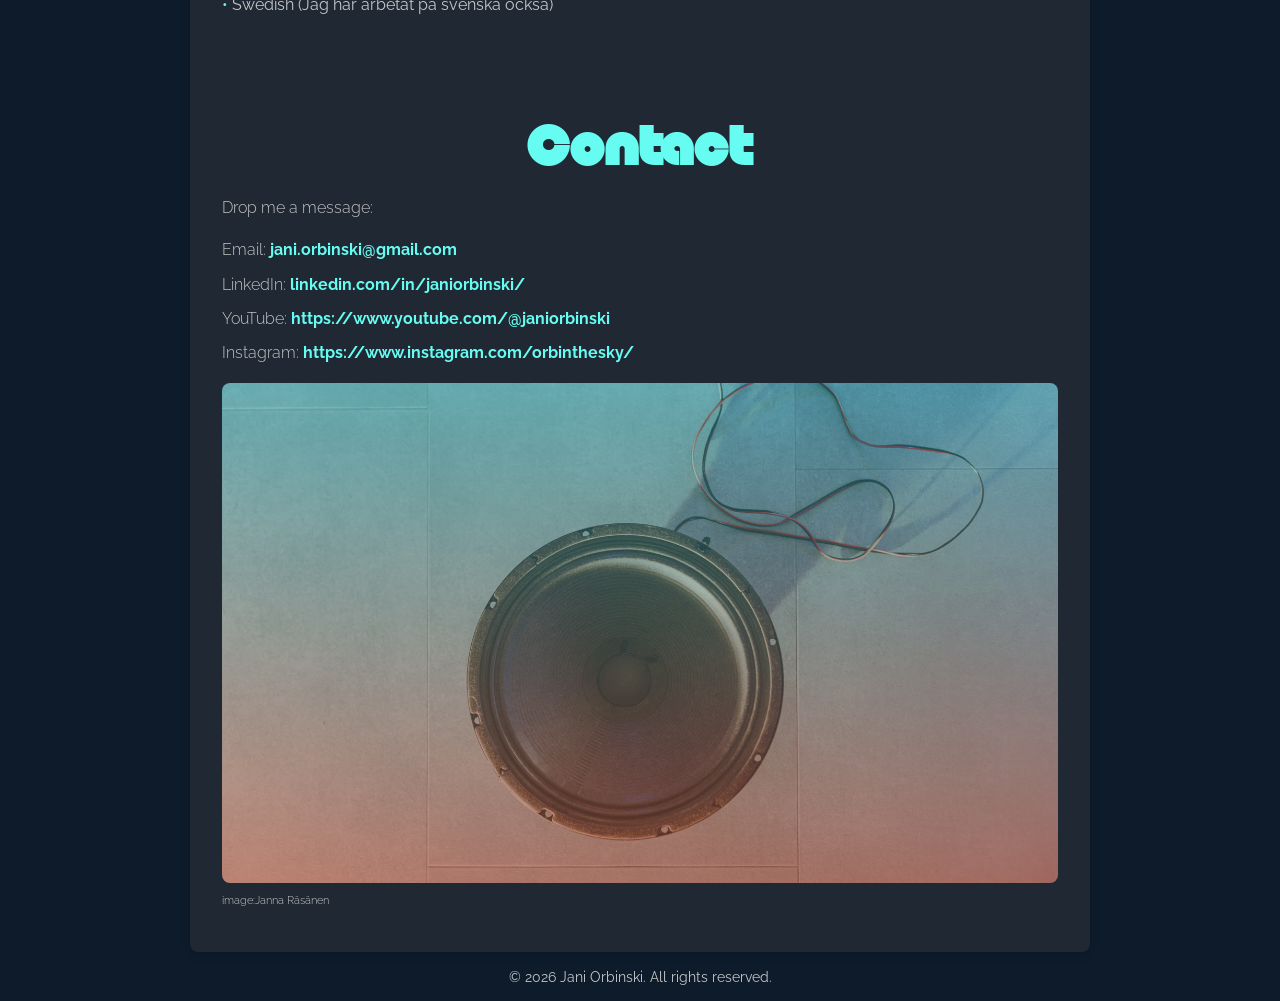
==== commit 55f779c2: "Mark Ihmisiksi töissä as weekly from 27.10. The podcast started on 27.10., so a single past date rea" ====
--- a/index.html
+++ b/index.html
@@ -104,11 +104,11 @@
                 <h3>Upcoming</h3>
                 <ul>
                     <li>
-                        <span class="up-date">27.10.2026</span>
+                        <span class="up-date">Weekly from<br>27.10.</span>
                         <div>
                             <div class="up-title">Ihmisiksi töissä – podcast</div>
                             <div class="up-desc">A WorkPower podcast on the human side of working life,
-                                hosted by organisational psychologist Jaakko Sahimaa. New episodes weekly.</div>
+                                hosted by organisational psychologist Jaakko Sahimaa.</div>
                             <div class="up-venue">Suomen Podcastmedia · Producer, editor</div>
                         </div>
                     </li>
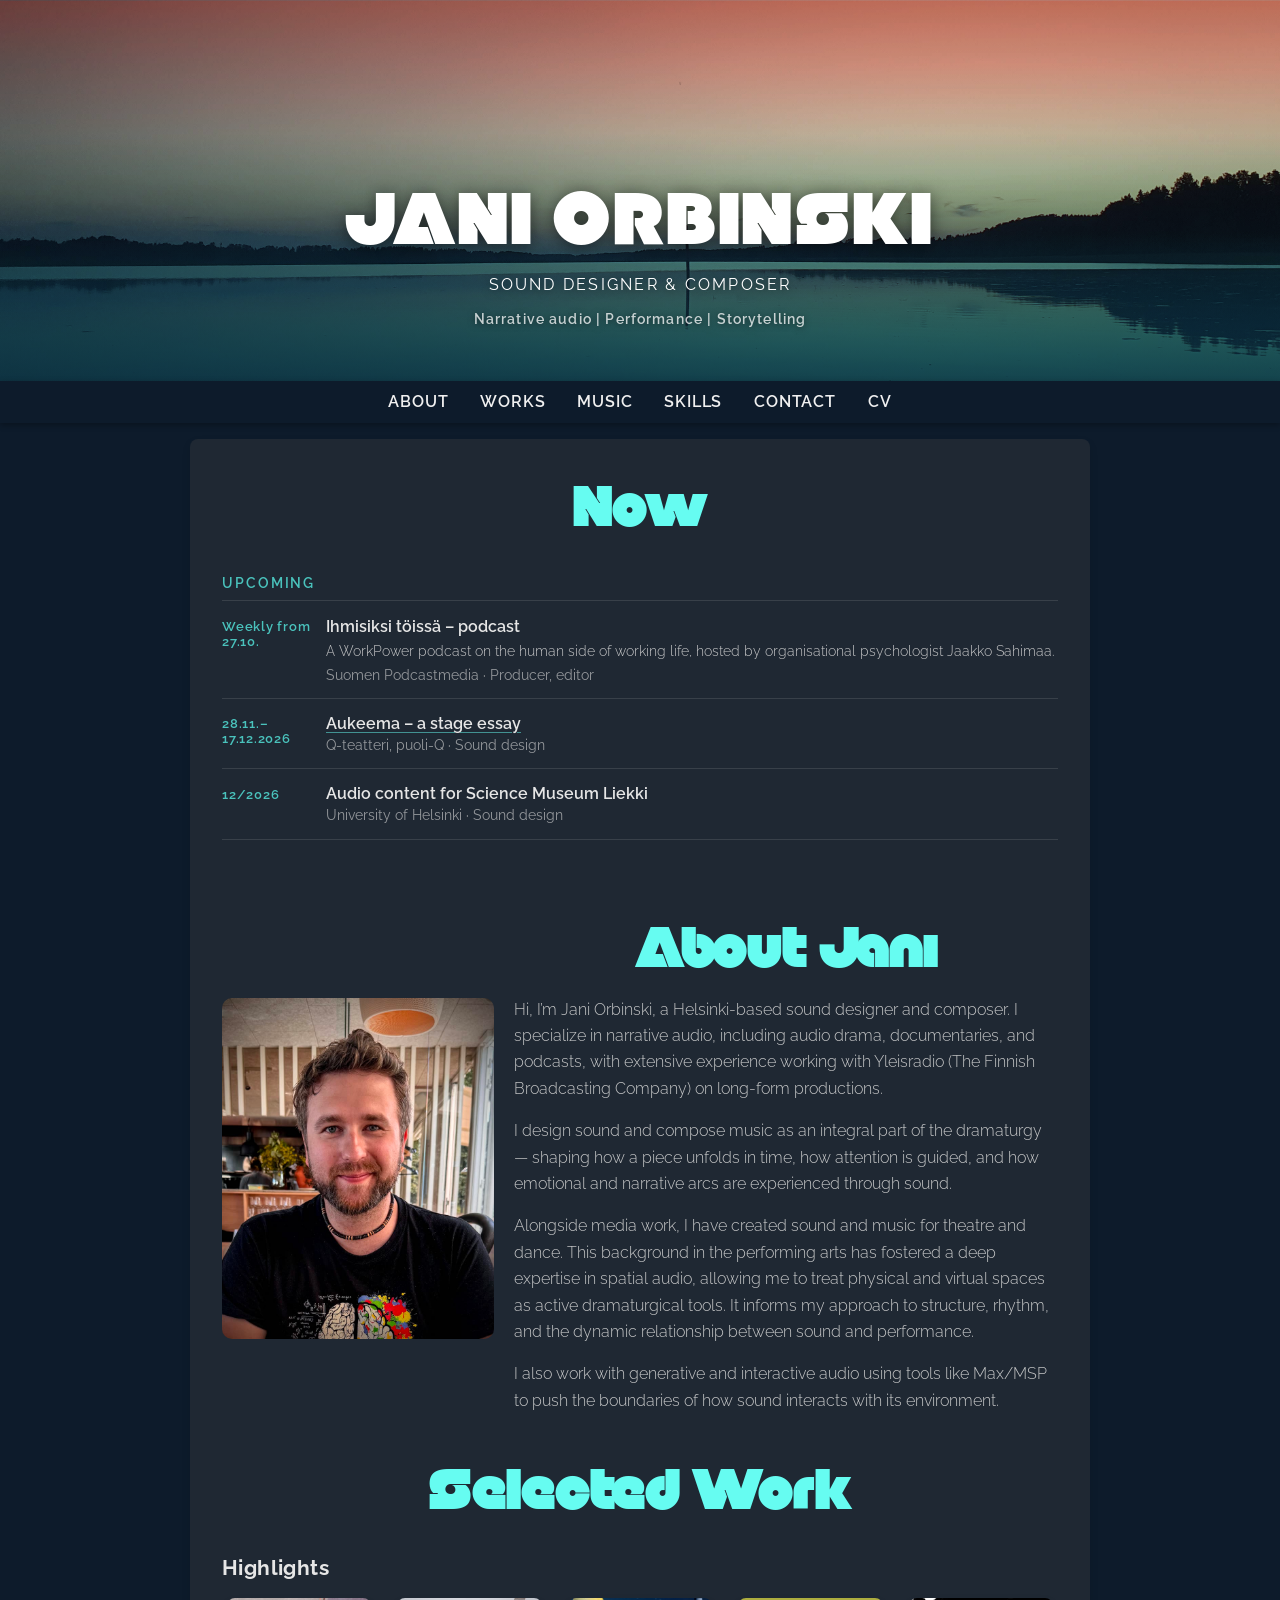
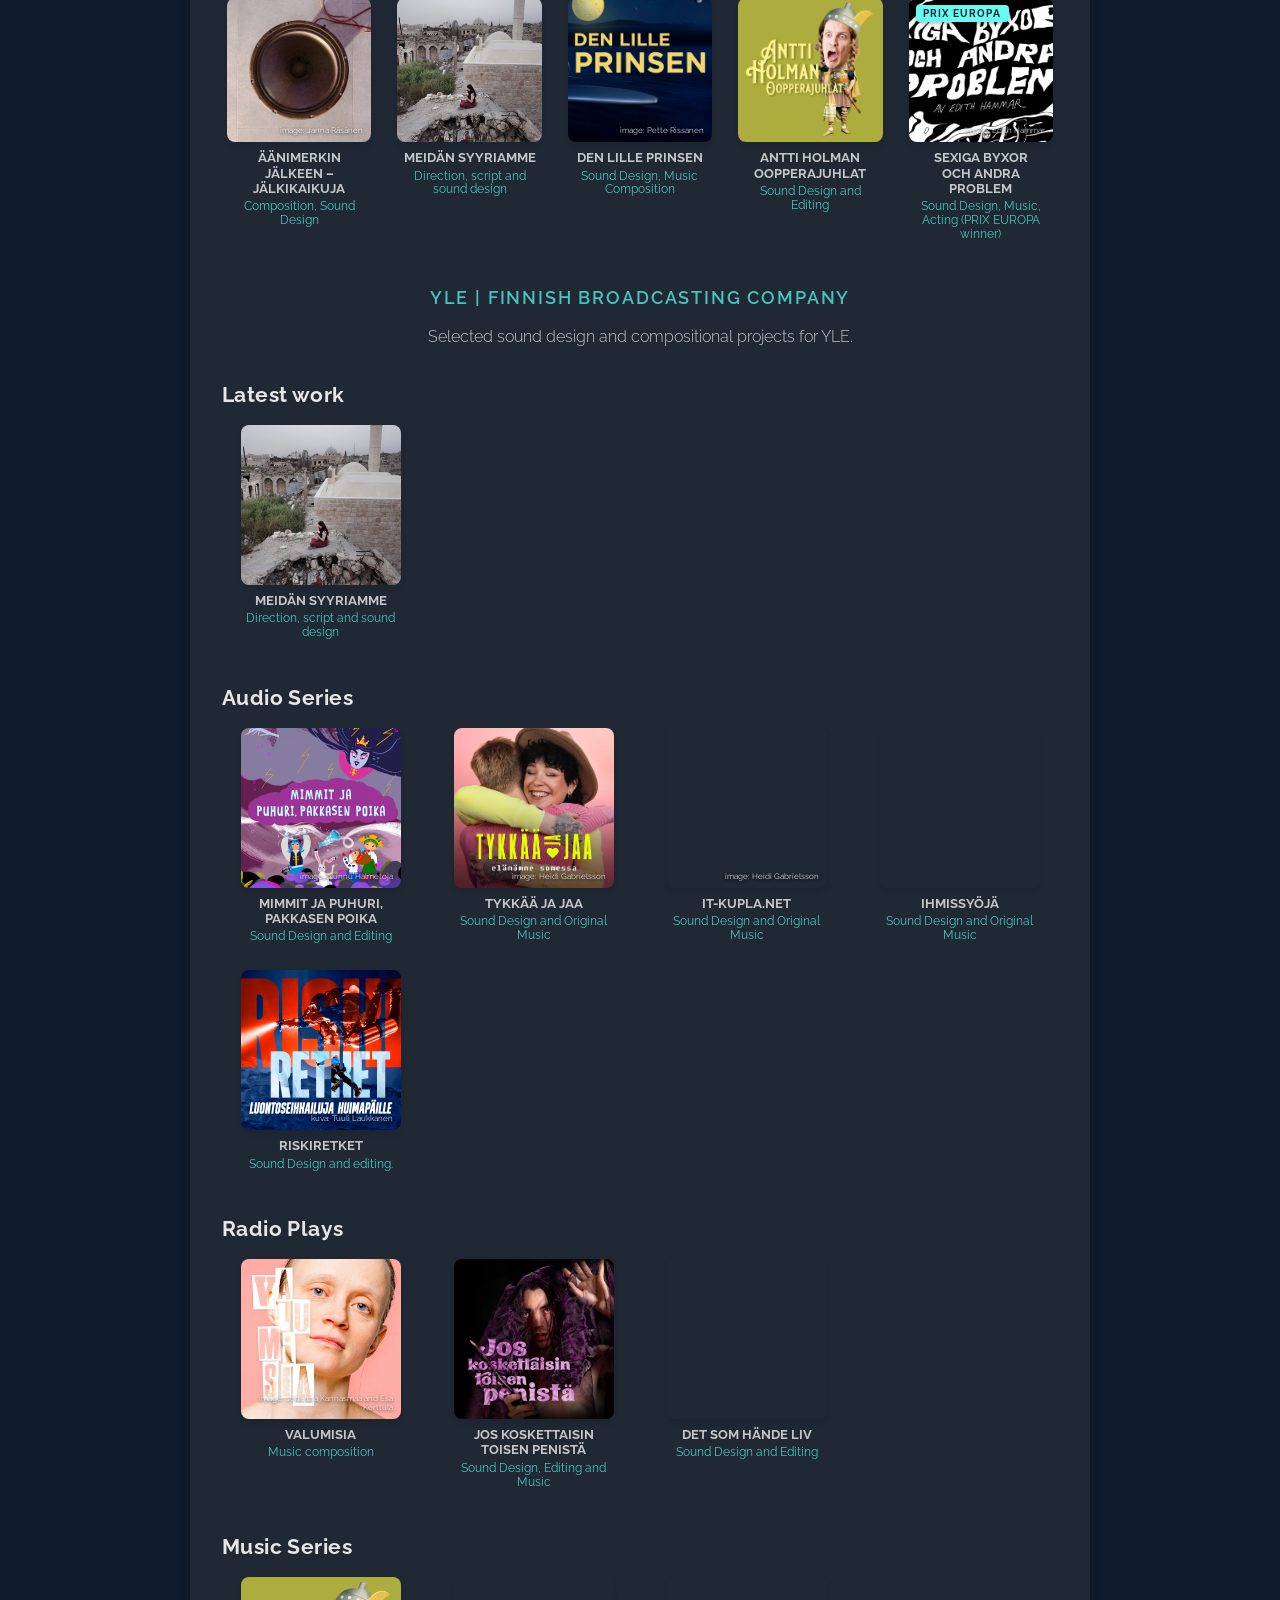
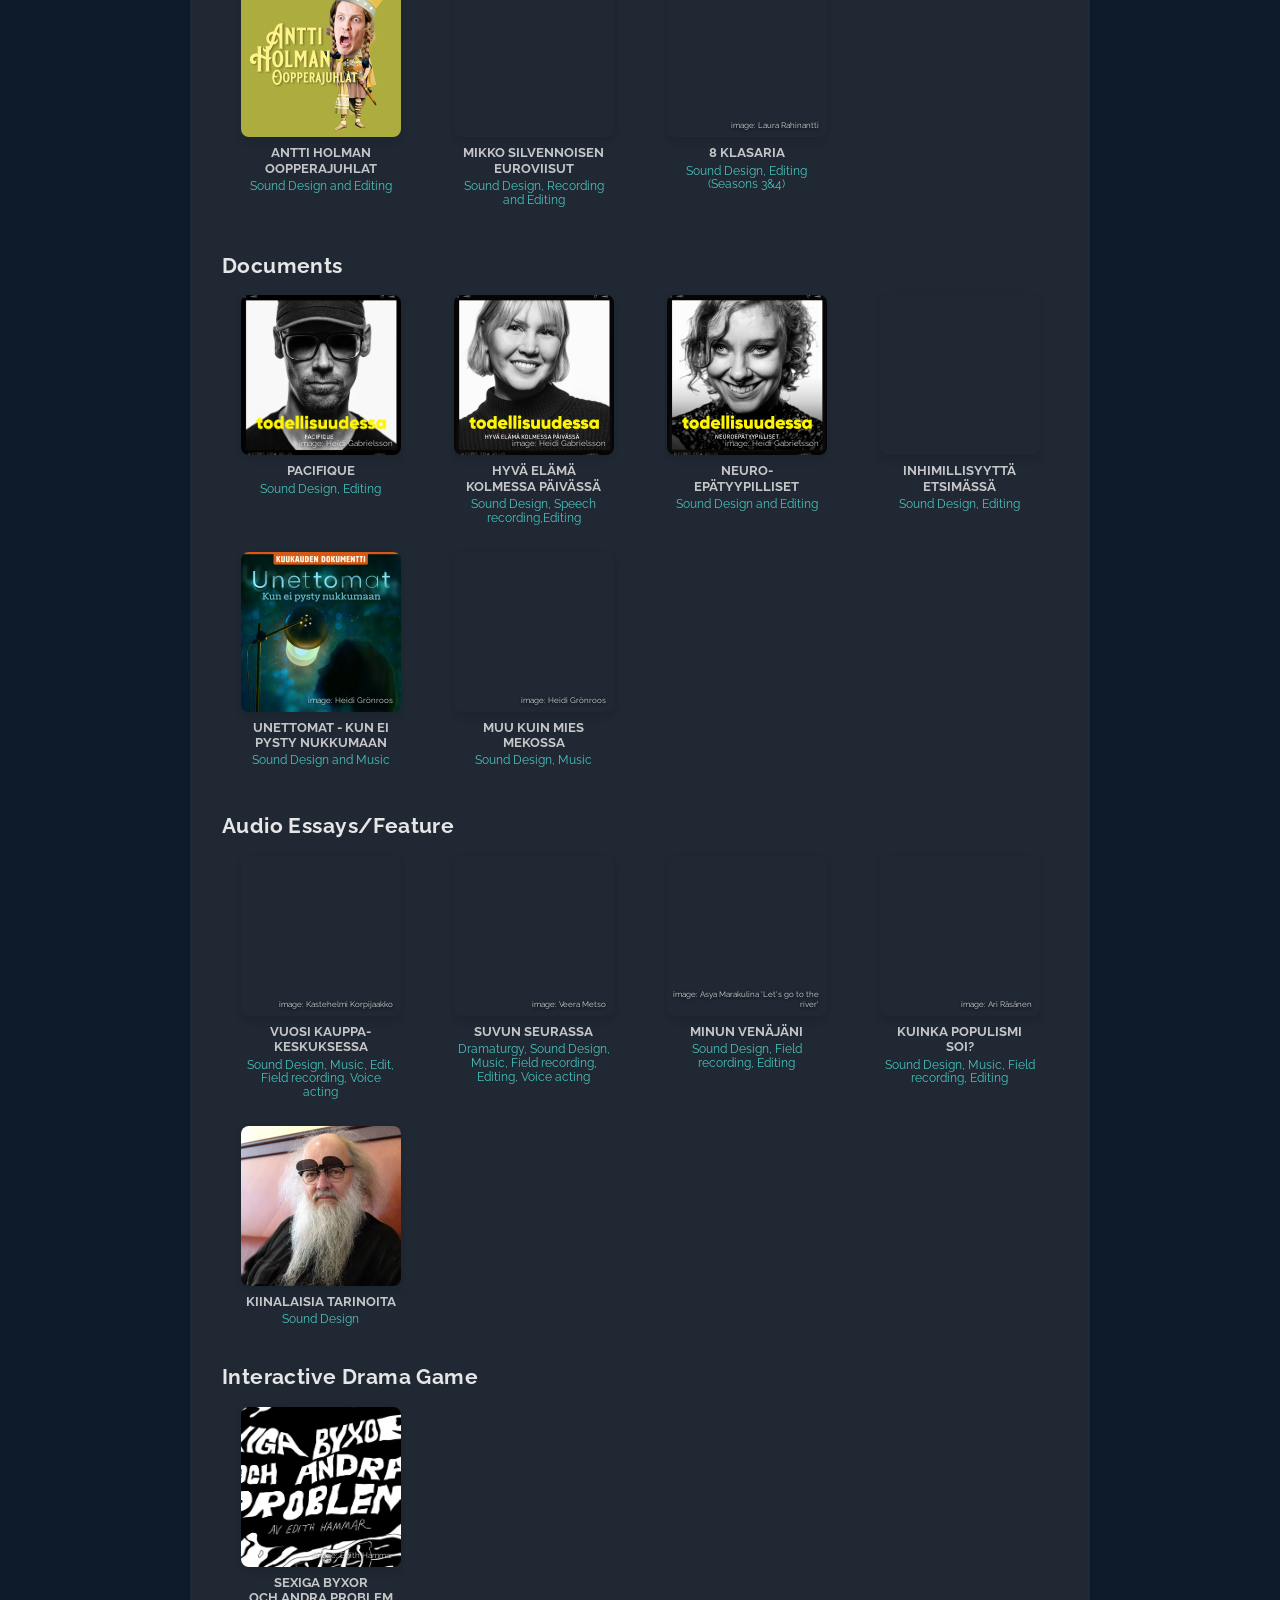
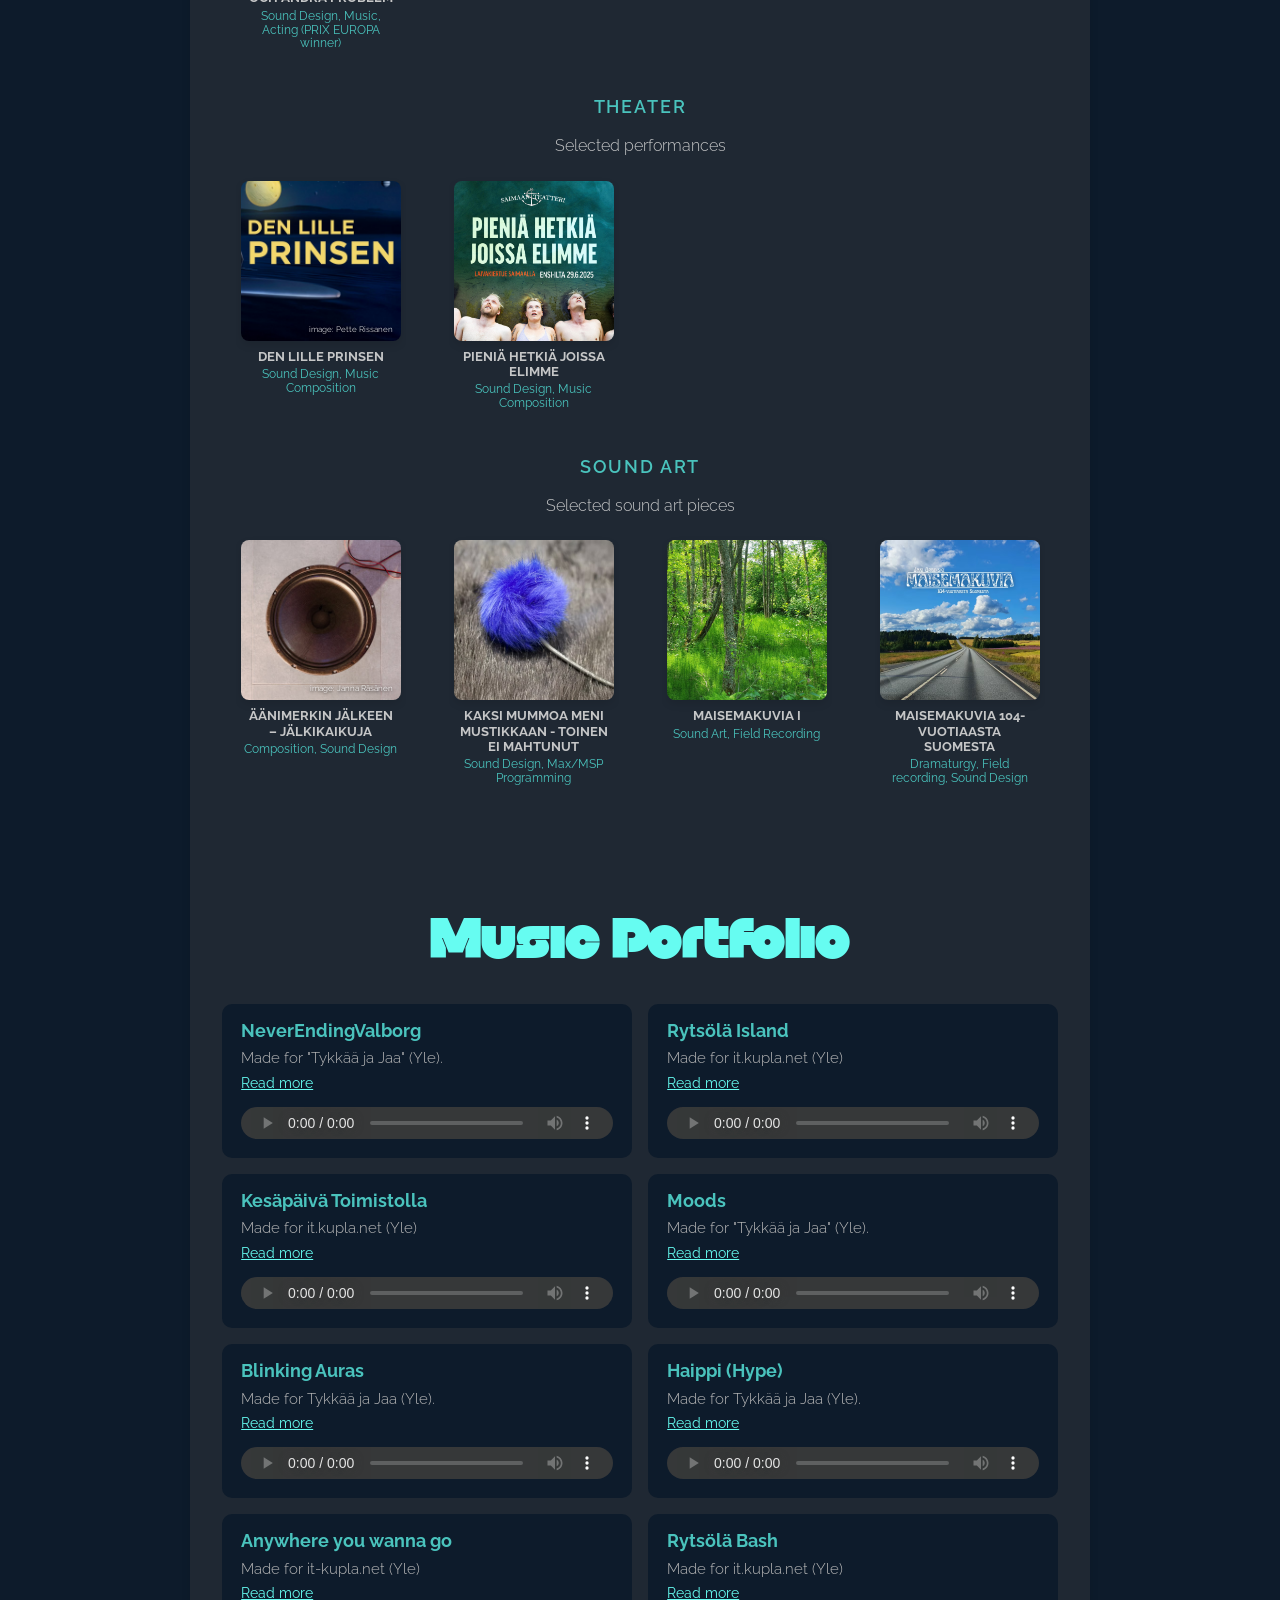
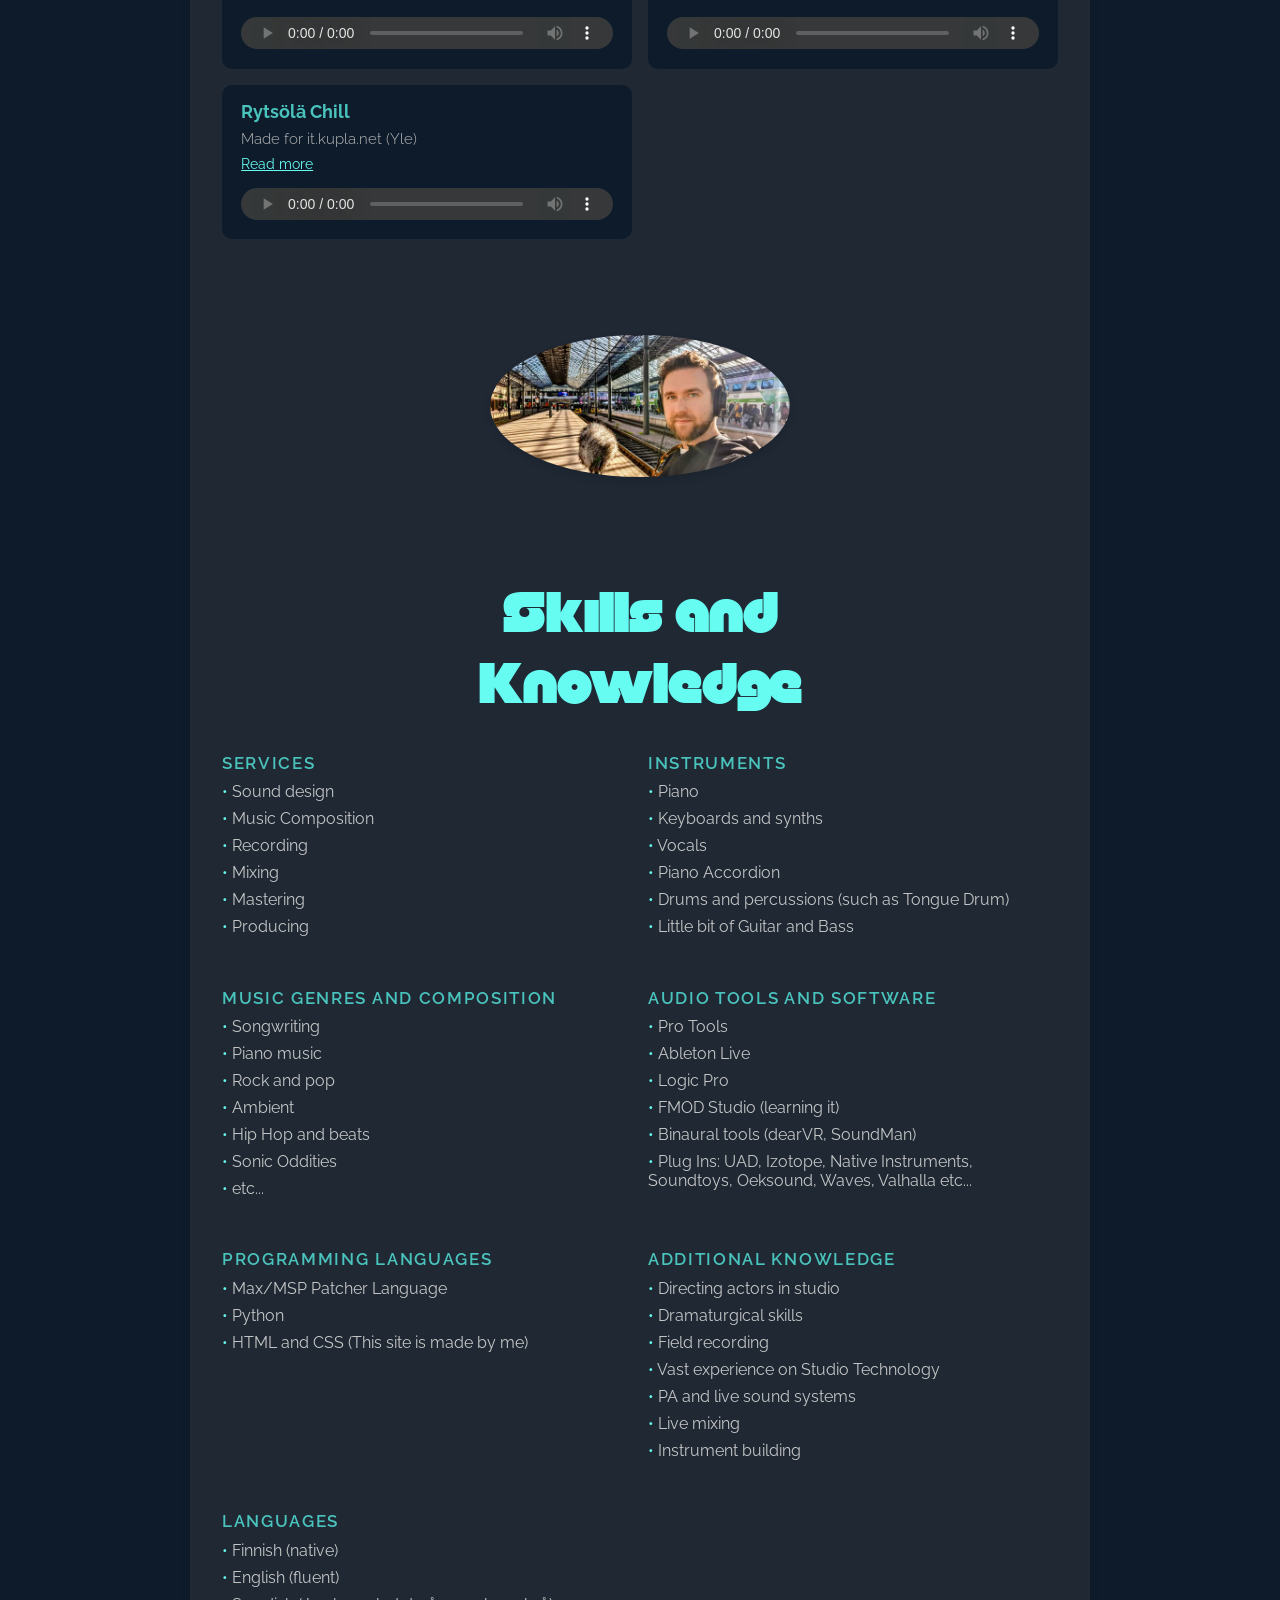
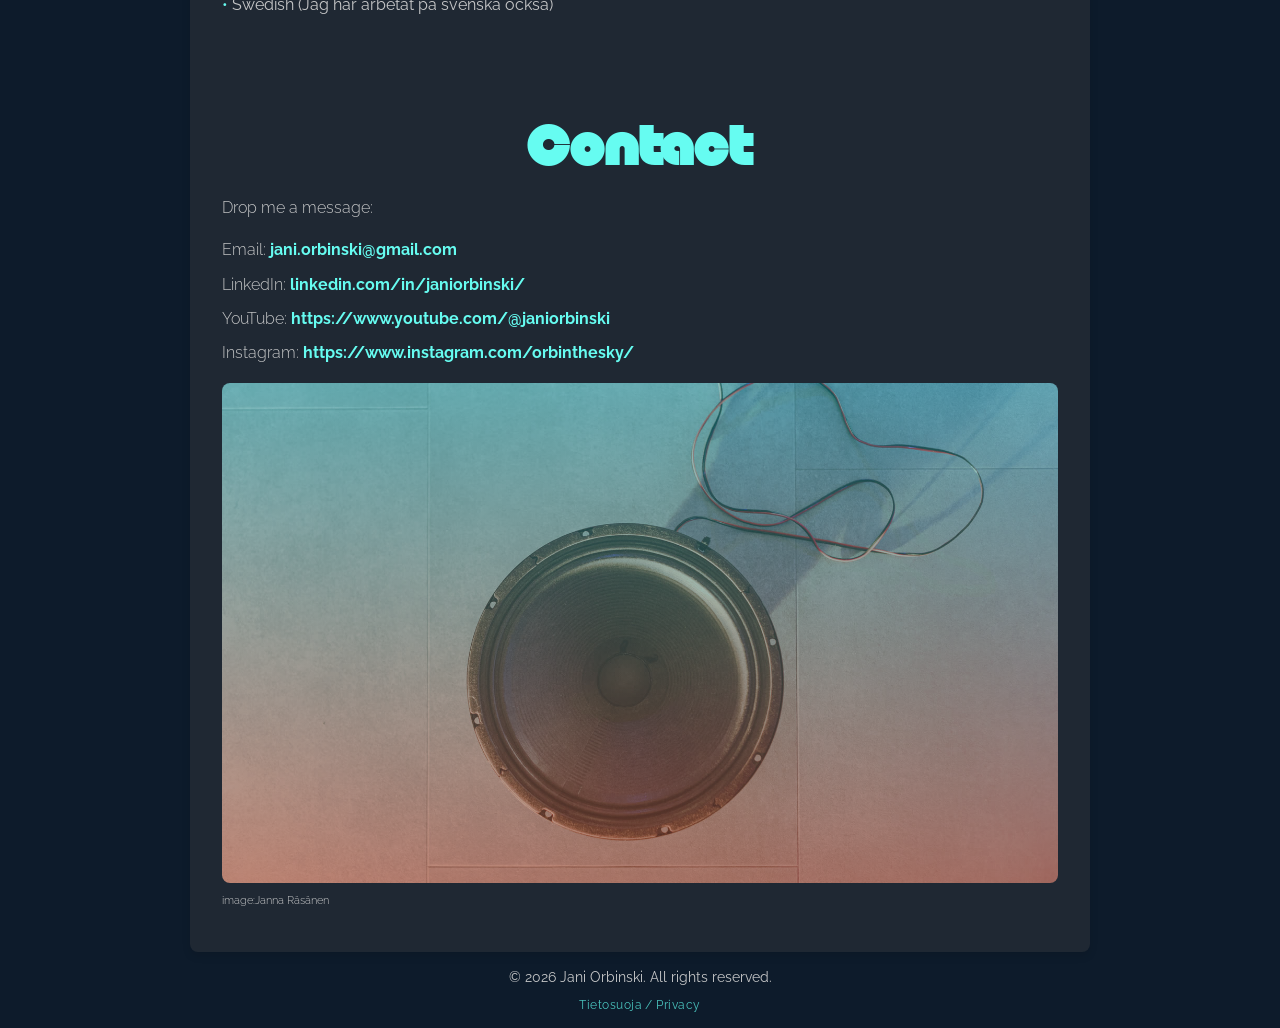
==== commit 5713d7e9: "Self-host Raleway and add a privacy notice Raleway was loaded from Google Fonts, which sends every v" ====
--- a/index.html
+++ b/index.html
@@ -8,7 +8,6 @@
     <meta name="description" content="Portfolio of a composing sound designer showcasing audio projects, music and sound art. Explore a blend of artistry and technical expertise, crafting evocative soundscapes and innovative compositions backed by a diverse portfolio of works spanning radio plays, documentaries, experimental music projects, sound art and theater. Based in Helsinki, Finland. Suomalainen äänisuunnittelija, säveltäjä ja äänitaiteilija">
     <link rel="stylesheet" href="styles.css">
     <link rel="icon" href="favicon.ico" type="image/x-icon">
-    <link href="https://fonts.googleapis.com/css2?family=Raleway:wght@300;400;600;700&display=swap" rel="stylesheet">
     <link rel="preload" href="fonts/Null-Normal.otf" as="font" type="font/otf" crossorigin="anonymous">
     <link rel="canonical" href="https://www.janiorbinski.com/">
 
@@ -840,6 +839,7 @@
 
     <footer>
         <p>&copy; 2026 Jani Orbinski. All rights reserved.</p>
+        <p class="footer-privacy"><a href="tietosuoja.html">Tietosuoja / Privacy</a></p>
     </footer>
 
     <script src="script.js"></script>
--- a/styles.css
+++ b/styles.css
@@ -14,6 +14,82 @@
        url('fonts/Null-Normal.ttf') format('truetype');
   font-weight: normal;
   font-style: normal;
+}
+
+/* Raleway, served from this site instead of Google Fonts so visitors'
+   IP addresses are not sent to Google. SIL Open Font License, see
+   fonts/raleway/OFL.txt. */
+
+@font-face {
+  font-family: 'Raleway';
+  font-style: normal;
+  font-weight: 300;
+  font-display: swap;
+  src: url('fonts/raleway/raleway-latin-ext-300-normal.woff2') format('woff2');
+  unicode-range: U+0100-02BA,U+02BD-02C5,U+02C7-02CC,U+02CE-02D7,U+02DD-02FF,U+0304,U+0308,U+0329,U+1D00-1DBF,U+1E00-1E9F,U+1EF2-1EFF,U+2020,U+20A0-20AB,U+20AD-20C0,U+2113,U+2C60-2C7F,U+A720-A7FF;
+}
+
+@font-face {
+  font-family: 'Raleway';
+  font-style: normal;
+  font-weight: 300;
+  font-display: swap;
+  src: url('fonts/raleway/raleway-latin-300-normal.woff2') format('woff2');
+  unicode-range: U+0000-00FF,U+0131,U+0152-0153,U+02BB-02BC,U+02C6,U+02DA,U+02DC,U+0304,U+0308,U+0329,U+2000-206F,U+20AC,U+2122,U+2191,U+2193,U+2212,U+2215,U+FEFF,U+FFFD;
+}
+
+@font-face {
+  font-family: 'Raleway';
+  font-style: normal;
+  font-weight: 400;
+  font-display: swap;
+  src: url('fonts/raleway/raleway-latin-ext-400-normal.woff2') format('woff2');
+  unicode-range: U+0100-02BA,U+02BD-02C5,U+02C7-02CC,U+02CE-02D7,U+02DD-02FF,U+0304,U+0308,U+0329,U+1D00-1DBF,U+1E00-1E9F,U+1EF2-1EFF,U+2020,U+20A0-20AB,U+20AD-20C0,U+2113,U+2C60-2C7F,U+A720-A7FF;
+}
+
+@font-face {
+  font-family: 'Raleway';
+  font-style: normal;
+  font-weight: 400;
+  font-display: swap;
+  src: url('fonts/raleway/raleway-latin-400-normal.woff2') format('woff2');
+  unicode-range: U+0000-00FF,U+0131,U+0152-0153,U+02BB-02BC,U+02C6,U+02DA,U+02DC,U+0304,U+0308,U+0329,U+2000-206F,U+20AC,U+2122,U+2191,U+2193,U+2212,U+2215,U+FEFF,U+FFFD;
+}
+
+@font-face {
+  font-family: 'Raleway';
+  font-style: normal;
+  font-weight: 600;
+  font-display: swap;
+  src: url('fonts/raleway/raleway-latin-ext-600-normal.woff2') format('woff2');
+  unicode-range: U+0100-02BA,U+02BD-02C5,U+02C7-02CC,U+02CE-02D7,U+02DD-02FF,U+0304,U+0308,U+0329,U+1D00-1DBF,U+1E00-1E9F,U+1EF2-1EFF,U+2020,U+20A0-20AB,U+20AD-20C0,U+2113,U+2C60-2C7F,U+A720-A7FF;
+}
+
+@font-face {
+  font-family: 'Raleway';
+  font-style: normal;
+  font-weight: 600;
+  font-display: swap;
+  src: url('fonts/raleway/raleway-latin-600-normal.woff2') format('woff2');
+  unicode-range: U+0000-00FF,U+0131,U+0152-0153,U+02BB-02BC,U+02C6,U+02DA,U+02DC,U+0304,U+0308,U+0329,U+2000-206F,U+20AC,U+2122,U+2191,U+2193,U+2212,U+2215,U+FEFF,U+FFFD;
+}
+
+@font-face {
+  font-family: 'Raleway';
+  font-style: normal;
+  font-weight: 700;
+  font-display: swap;
+  src: url('fonts/raleway/raleway-latin-ext-700-normal.woff2') format('woff2');
+  unicode-range: U+0100-02BA,U+02BD-02C5,U+02C7-02CC,U+02CE-02D7,U+02DD-02FF,U+0304,U+0308,U+0329,U+1D00-1DBF,U+1E00-1E9F,U+1EF2-1EFF,U+2020,U+20A0-20AB,U+20AD-20C0,U+2113,U+2C60-2C7F,U+A720-A7FF;
+}
+
+@font-face {
+  font-family: 'Raleway';
+  font-style: normal;
+  font-weight: 700;
+  font-display: swap;
+  src: url('fonts/raleway/raleway-latin-700-normal.woff2') format('woff2');
+  unicode-range: U+0000-00FF,U+0131,U+0152-0153,U+02BB-02BC,U+02C6,U+02DA,U+02DC,U+0304,U+0308,U+0329,U+2000-206F,U+20AC,U+2122,U+2191,U+2193,U+2212,U+2215,U+FEFF,U+FFFD;
 }
 
 * {
@@ -1188,4 +1264,173 @@
   border-radius: 4px;
   padding: 0.2rem 0.45rem;
   box-shadow: 0 1px 4px rgba(0, 0, 0, 0.35);
-}+}
+/* Link-in-bio page (links.html): a single column of large buttons,
+   sized for a phone opened from an Instagram profile */
+main.links-page {
+  max-width: 440px;
+  margin: 0 auto;
+  padding: 2.8rem 1.25rem 2.5rem;
+  background: none;
+  box-shadow: none;
+  text-align: center;
+}
+
+.links-page .card-photo {
+  width: 112px;
+  height: 112px;
+  object-fit: cover;
+  border-radius: 50%;
+  margin-bottom: 1rem;
+}
+
+.links-page h1 {
+  font-size: clamp(1.9rem, 8vw, 2.3rem);
+  margin-bottom: 0.4rem;
+}
+
+.links-page .card-role {
+  font-size: 0.85rem;
+  font-weight: 600;
+  letter-spacing: 0.14em;
+  text-transform: uppercase;
+  color: #fff;
+  margin: 0;
+}
+
+.links-page .card-tagline {
+  font-size: 0.72rem;
+  letter-spacing: 0.08em;
+  opacity: 0.75;
+  margin: 0.4rem 0 1.8rem;
+}
+
+.link-list {
+  list-style: none;
+  padding: 0;
+  margin: 0;
+  display: flex;
+  flex-direction: column;
+  gap: 0.7rem;
+}
+
+.link-btn {
+  display: block;
+  padding: 0.95rem 1rem;
+  border-radius: 12px;
+  border: 1px solid rgba(102, 252, 241, 0.35);
+  background-color: var(--secondary-bg);
+  color: #f0f0f0;
+  font-family: 'Raleway', sans-serif;
+  font-size: 0.95rem;
+  font-weight: 600;
+  letter-spacing: 0.03em;
+  text-decoration: none;
+  transition: background-color 0.2s ease, border-color 0.2s ease, transform 0.2s ease;
+}
+
+.link-btn:hover {
+  border-color: var(--accent-color);
+  transform: translateY(-1px);
+}
+
+.link-btn-primary {
+  background-color: var(--accent-color);
+  border-color: var(--accent-color);
+  color: var(--primary-bg);
+}
+
+.link-note {
+  display: block;
+  font-size: 0.75rem;
+  font-weight: 400;
+  opacity: 0.7;
+  margin-top: 0.2rem;
+}
+
+.links-footer {
+  margin-top: 2rem;
+}
+
+.links-footer a {
+  font-size: 0.8rem;
+  letter-spacing: 0.08em;
+  color: var(--accent-muted);
+  text-decoration: none;
+}
+
+/* Visitor quotes on the work page, in place of the hidden guestbook */
+.traces {
+  margin-top: 3.2rem;
+}
+
+.traces h2 {
+  font-size: 1.05rem;
+  font-weight: 600;
+  letter-spacing: 0.1em;
+  text-transform: uppercase;
+  color: var(--accent-muted);
+  text-align: left;
+  margin: 0 0 0.4rem;
+}
+
+.traces .traces-intro {
+  font-size: 0.85rem;
+  opacity: 0.7;
+  margin: 0 0 1.6rem;
+}
+
+.traces blockquote {
+  margin: 0 0 1.5rem;
+  padding-left: 1.1rem;
+  border-left: 2px solid rgba(102, 252, 241, 0.45);
+}
+
+.traces blockquote p {
+  font-size: 1rem;
+  font-weight: 300;
+  font-style: italic;
+  line-height: 1.7;
+  margin: 0;
+}
+
+/* Privacy notice link in every page footer */
+.footer-privacy {
+  margin-top: -0.4rem;
+}
+
+.footer-privacy a {
+  font-size: 0.75rem;
+  letter-spacing: 0.04em;
+  color: var(--accent-muted);
+  text-decoration: none;
+}
+
+.footer-privacy a:hover {
+  text-decoration: underline;
+}
+
+/* Privacy notice page (tietosuoja.html), on the work-text reading column */
+.privacy h2 {
+  font-size: 0.95rem;
+  font-weight: 600;
+  letter-spacing: 0.08em;
+  text-transform: uppercase;
+  color: var(--accent-muted);
+  text-align: left;
+  margin: 2rem 0 0.5rem;
+}
+
+.privacy .work-body p {
+  margin-bottom: 0.8rem;
+}
+
+.privacy a {
+  color: var(--accent-color);
+}
+
+.privacy #en {
+  margin-top: 4rem;
+  padding-top: 2.5rem;
+  border-top: 1px solid rgba(197, 198, 199, 0.2);
+}
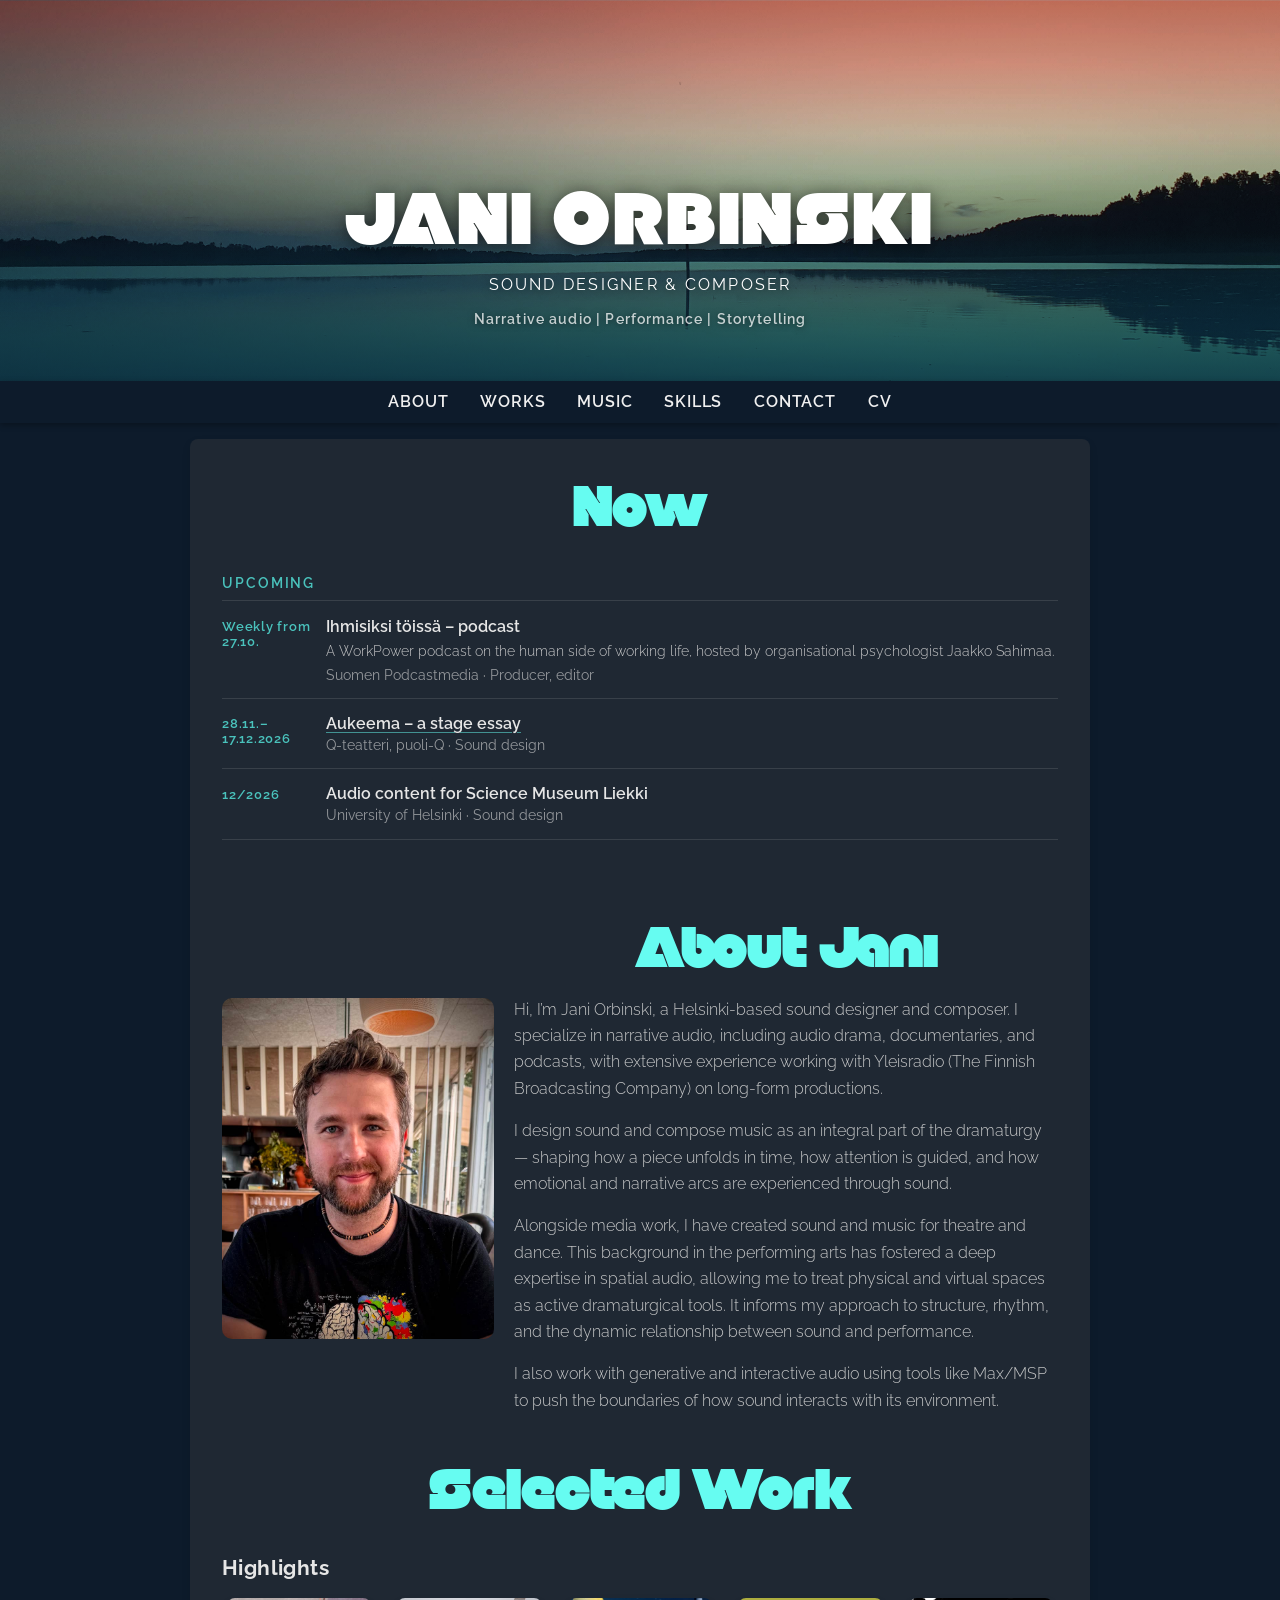
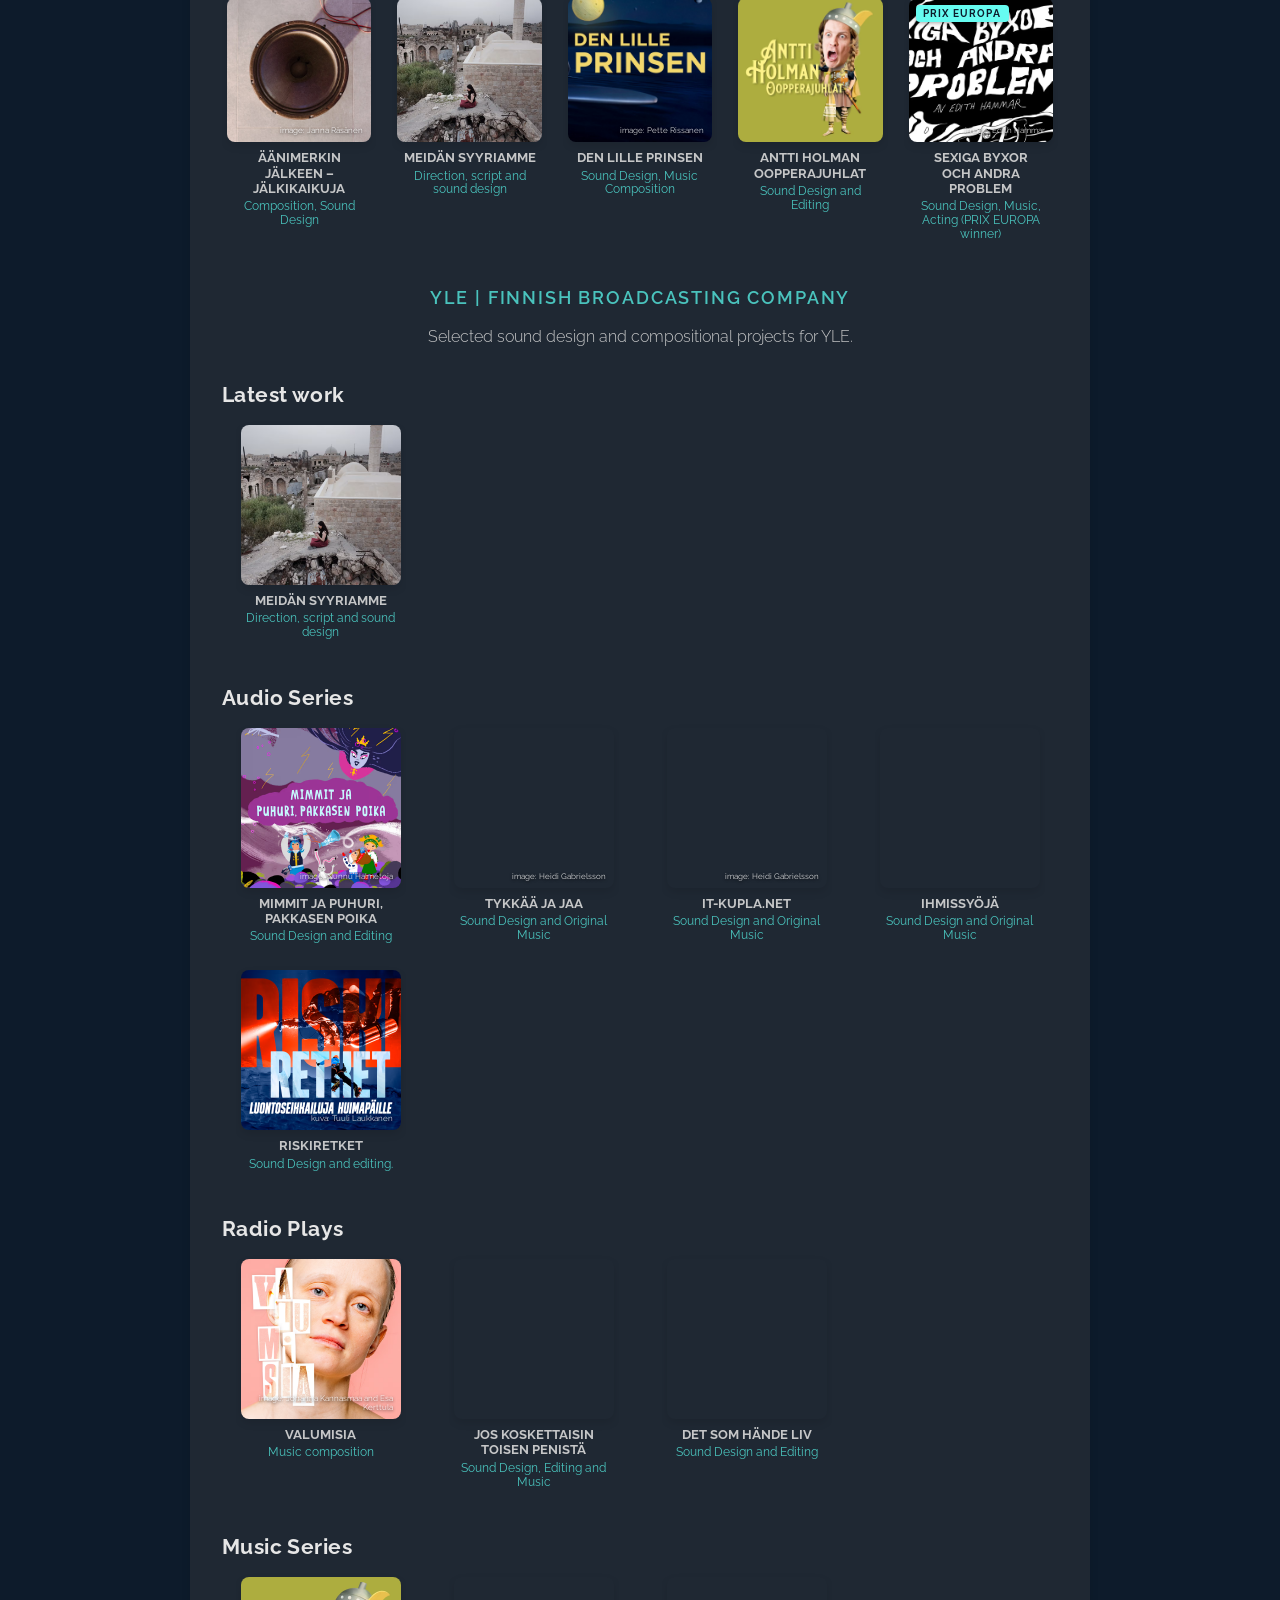
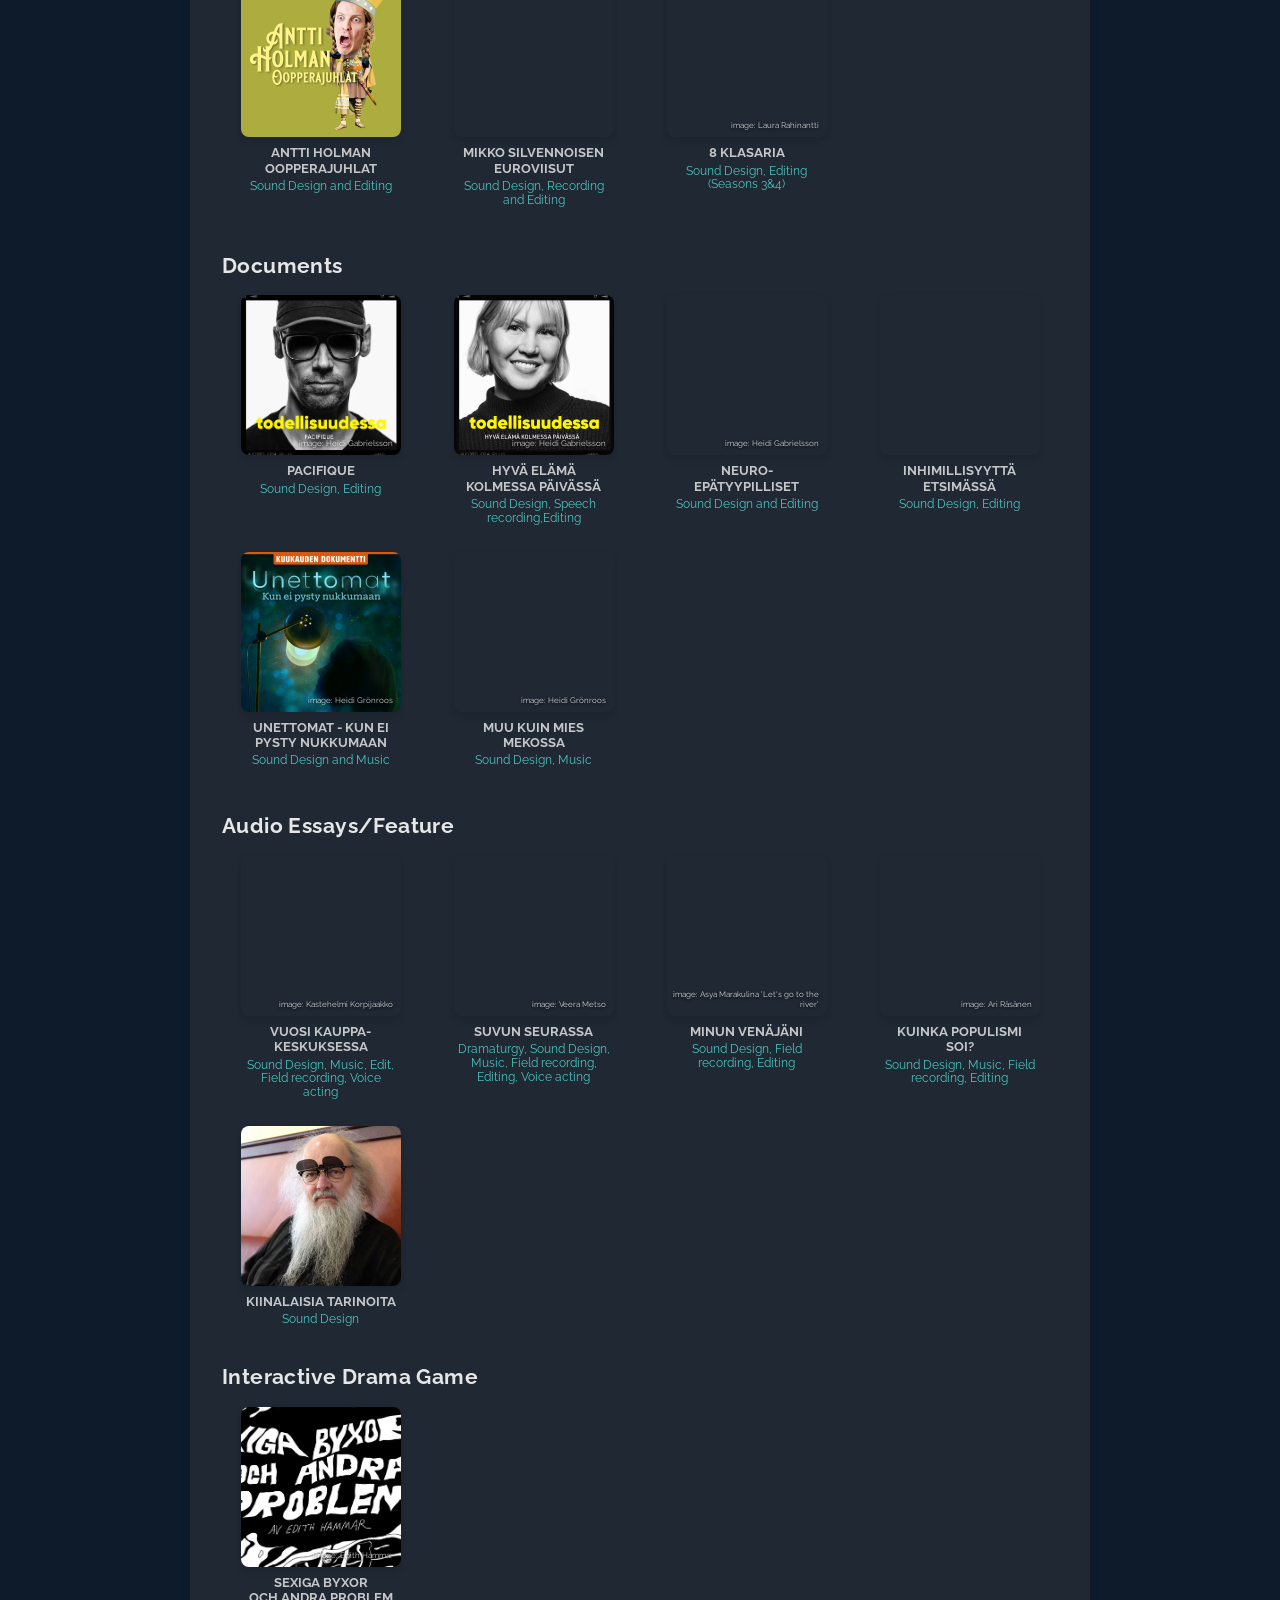
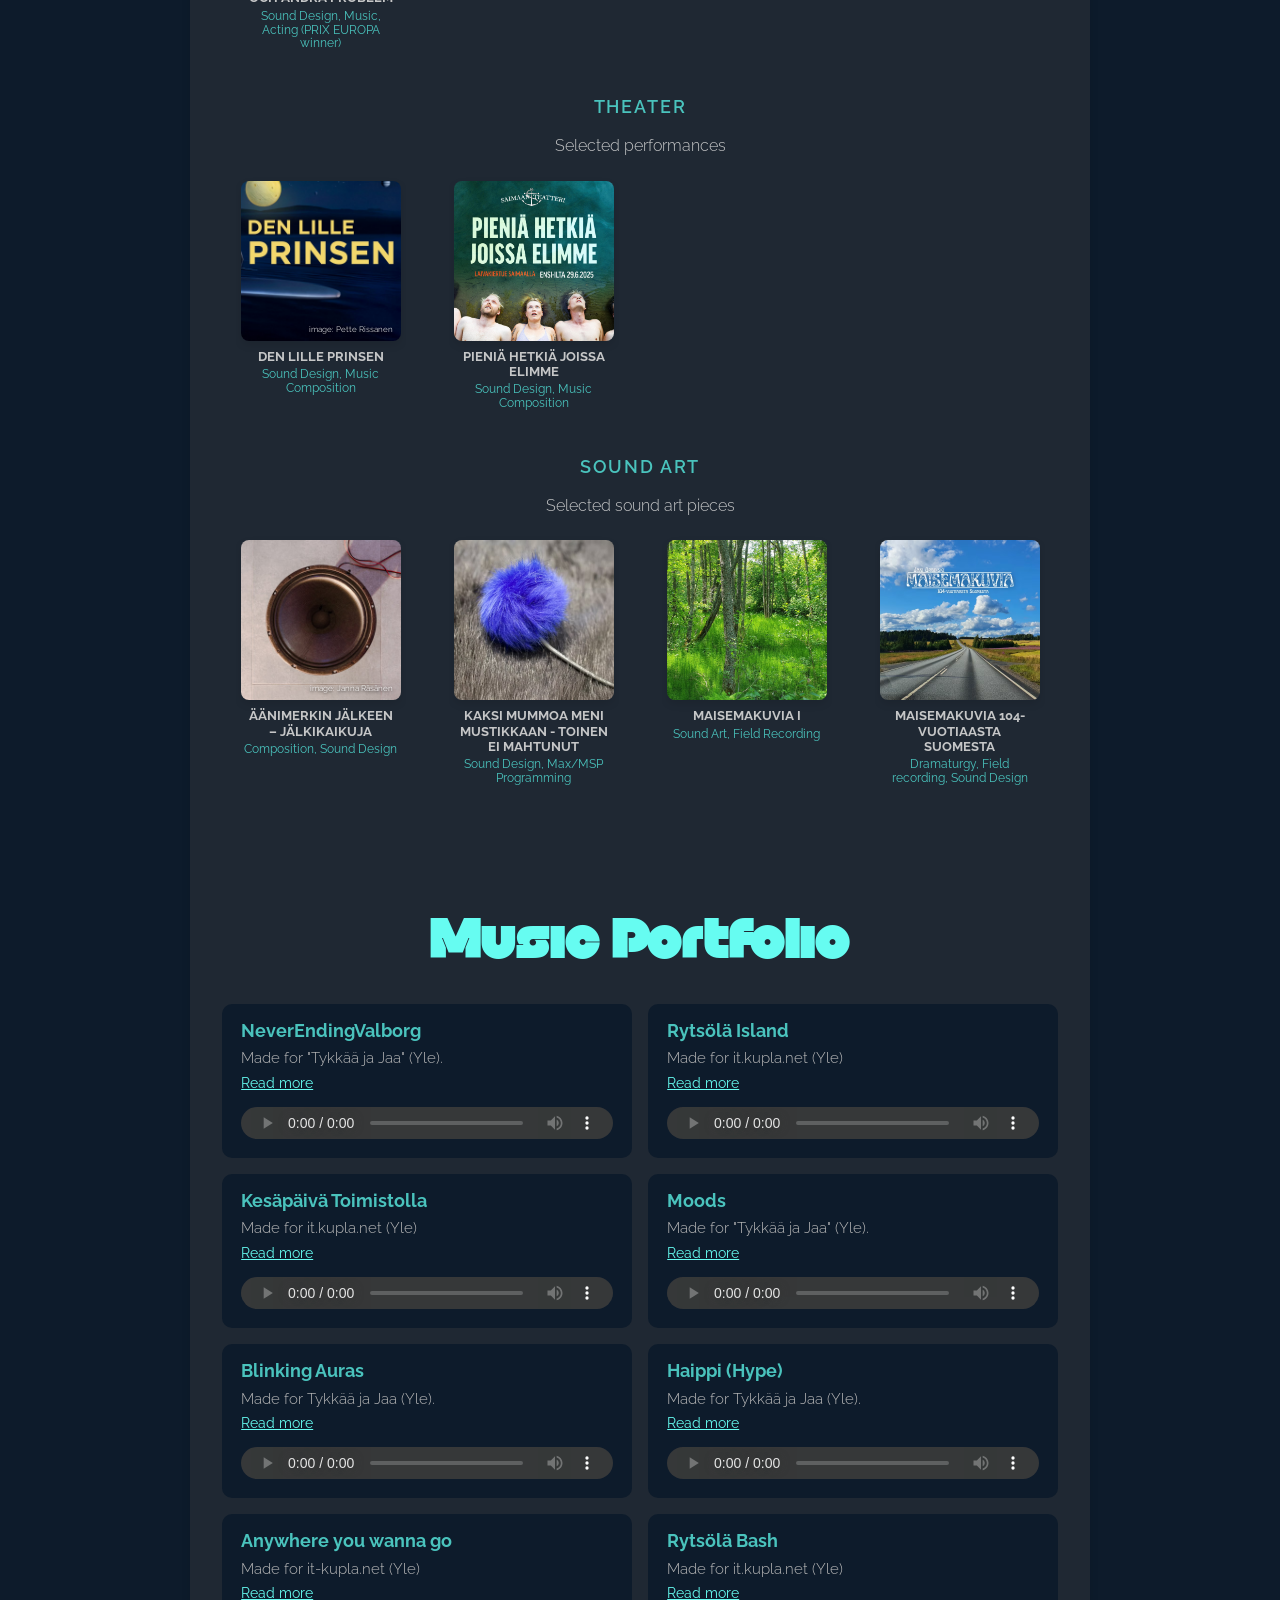
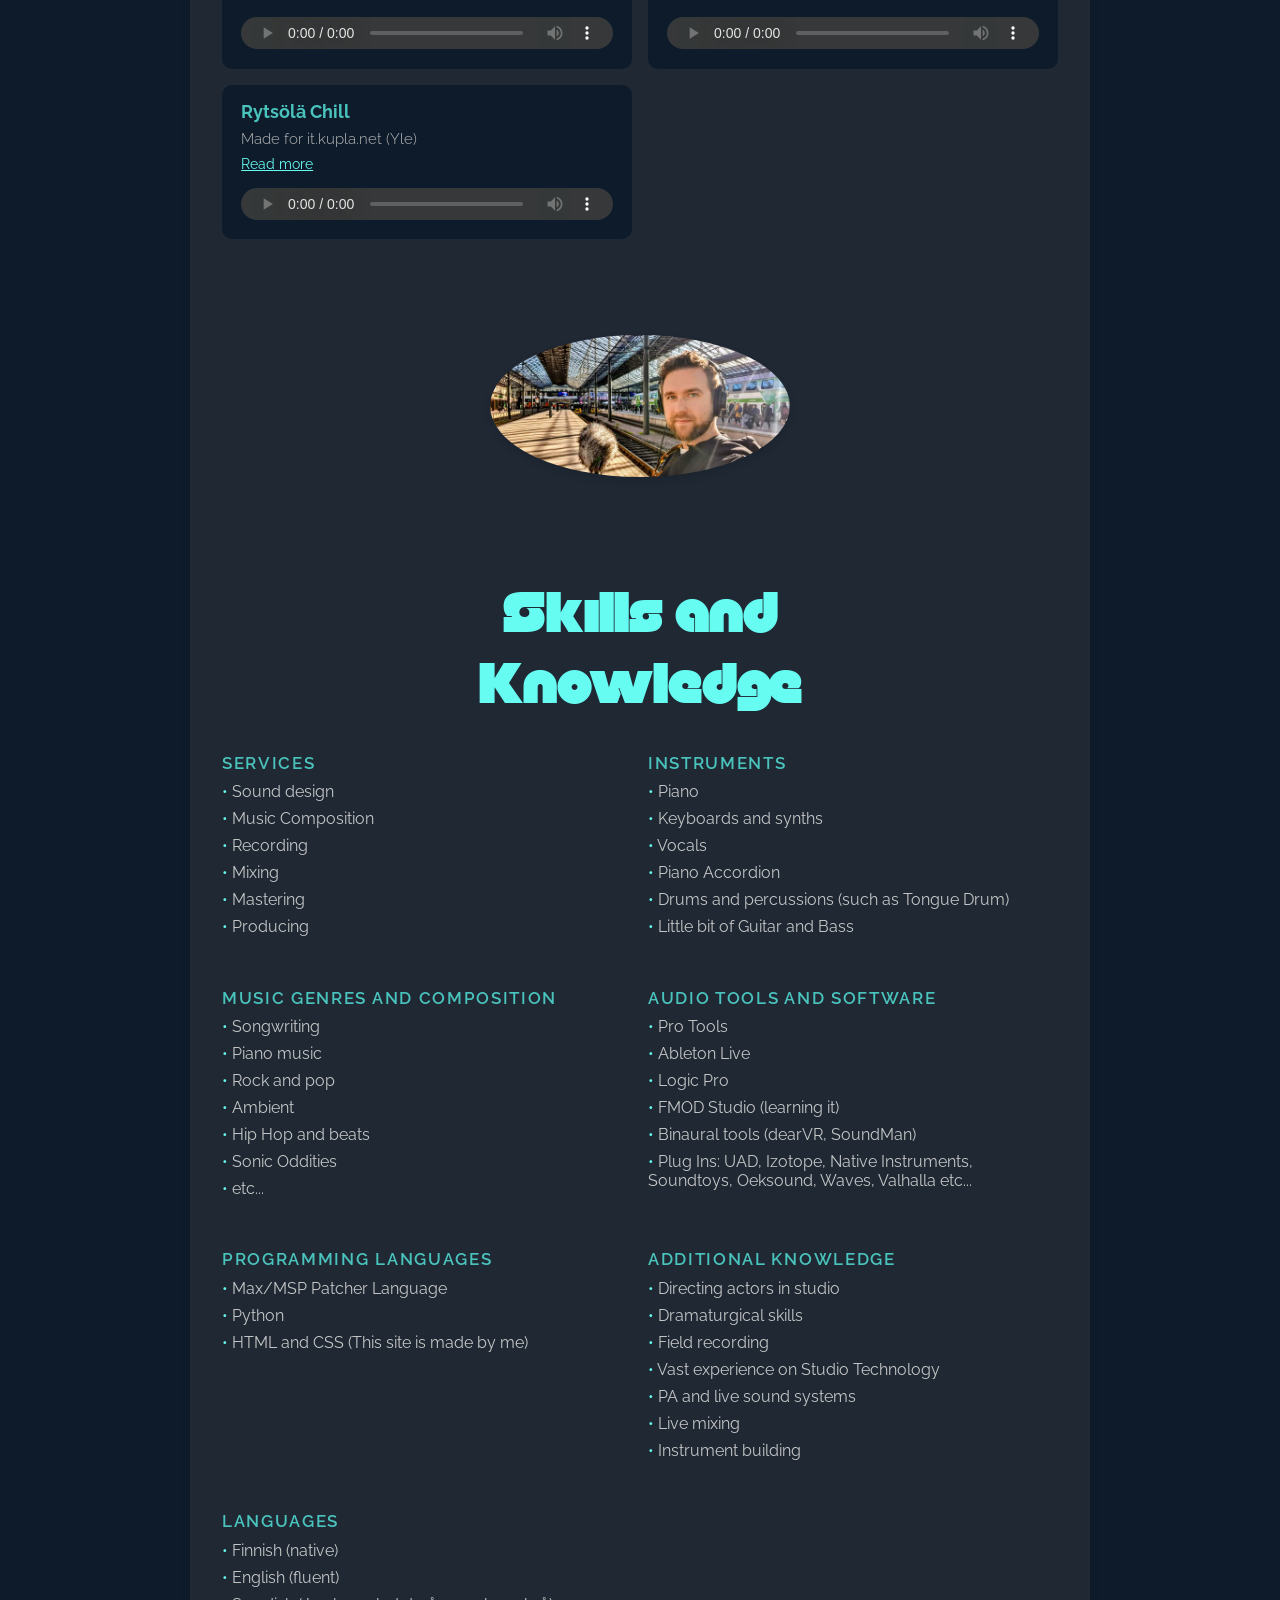
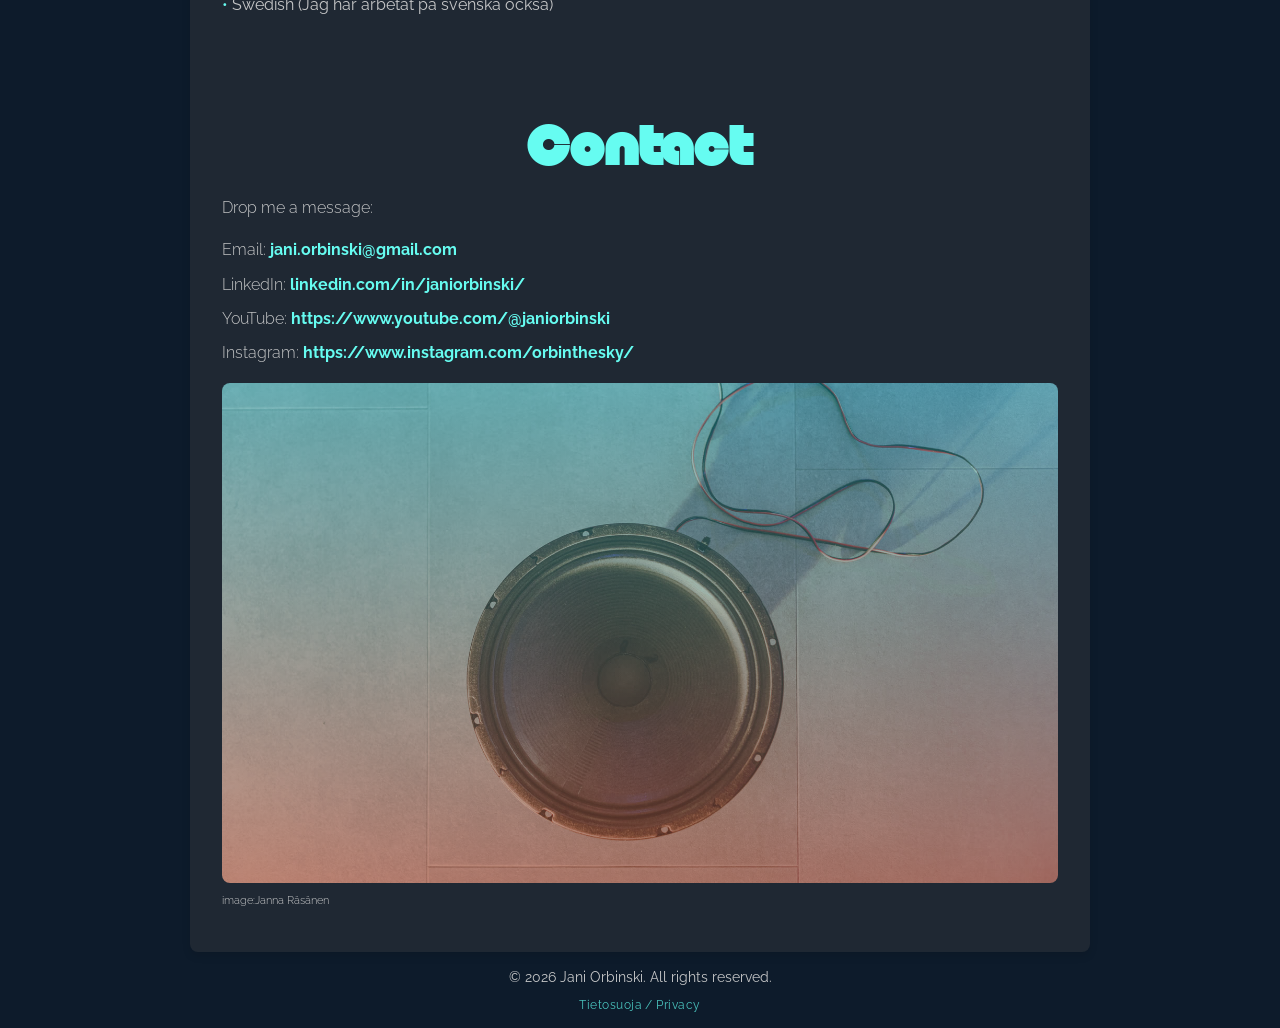
==== commit 29878097: "Add GoatCounter visitor statistics to every page The cookieless counter for janiorbinski.goatcounter" ====
--- a/index.html
+++ b/index.html
@@ -843,6 +843,8 @@
     </footer>
 
     <script src="script.js"></script>
+    <!-- Visitor statistics: GoatCounter, cookieless (see tietosuoja.html) -->
+    <script data-goatcounter="https://janiorbinski.goatcounter.com/count" async src="https://gc.zgo.at/count.js"></script>
 </body>
 
 </html>
